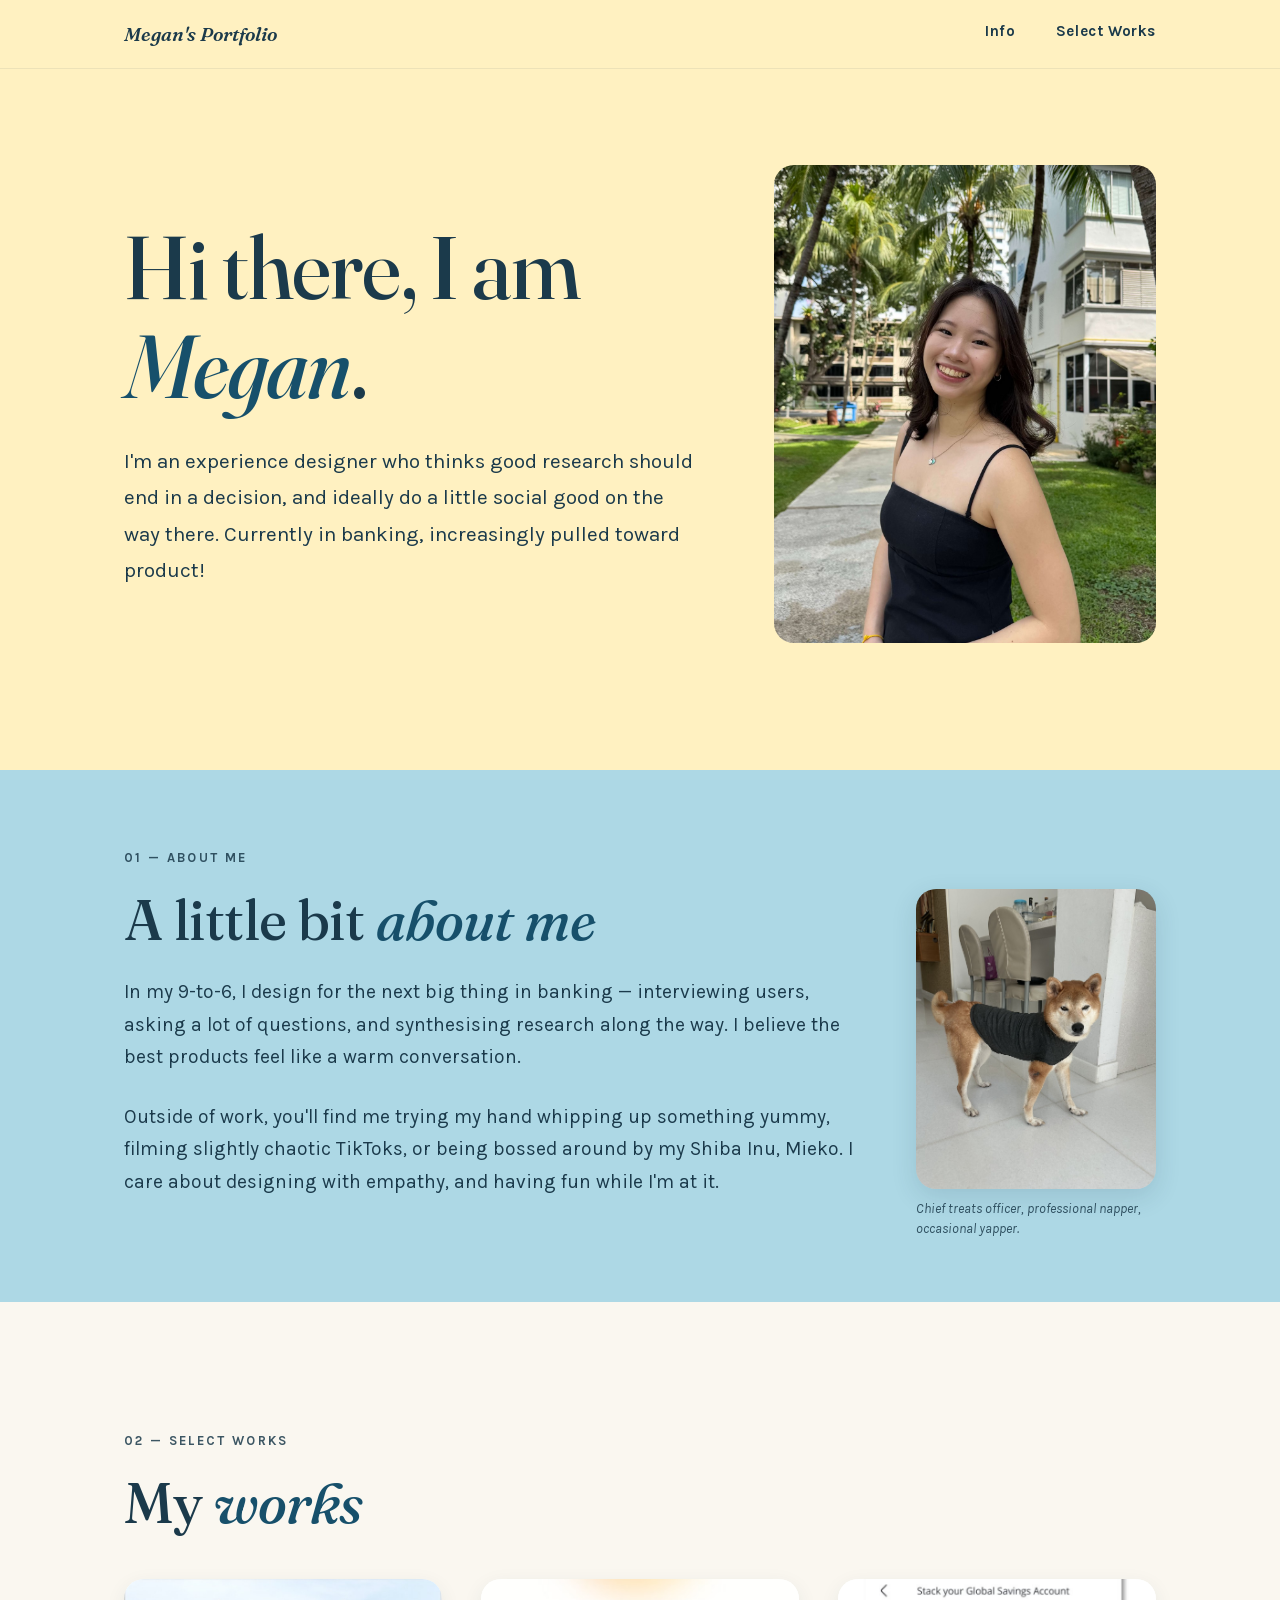
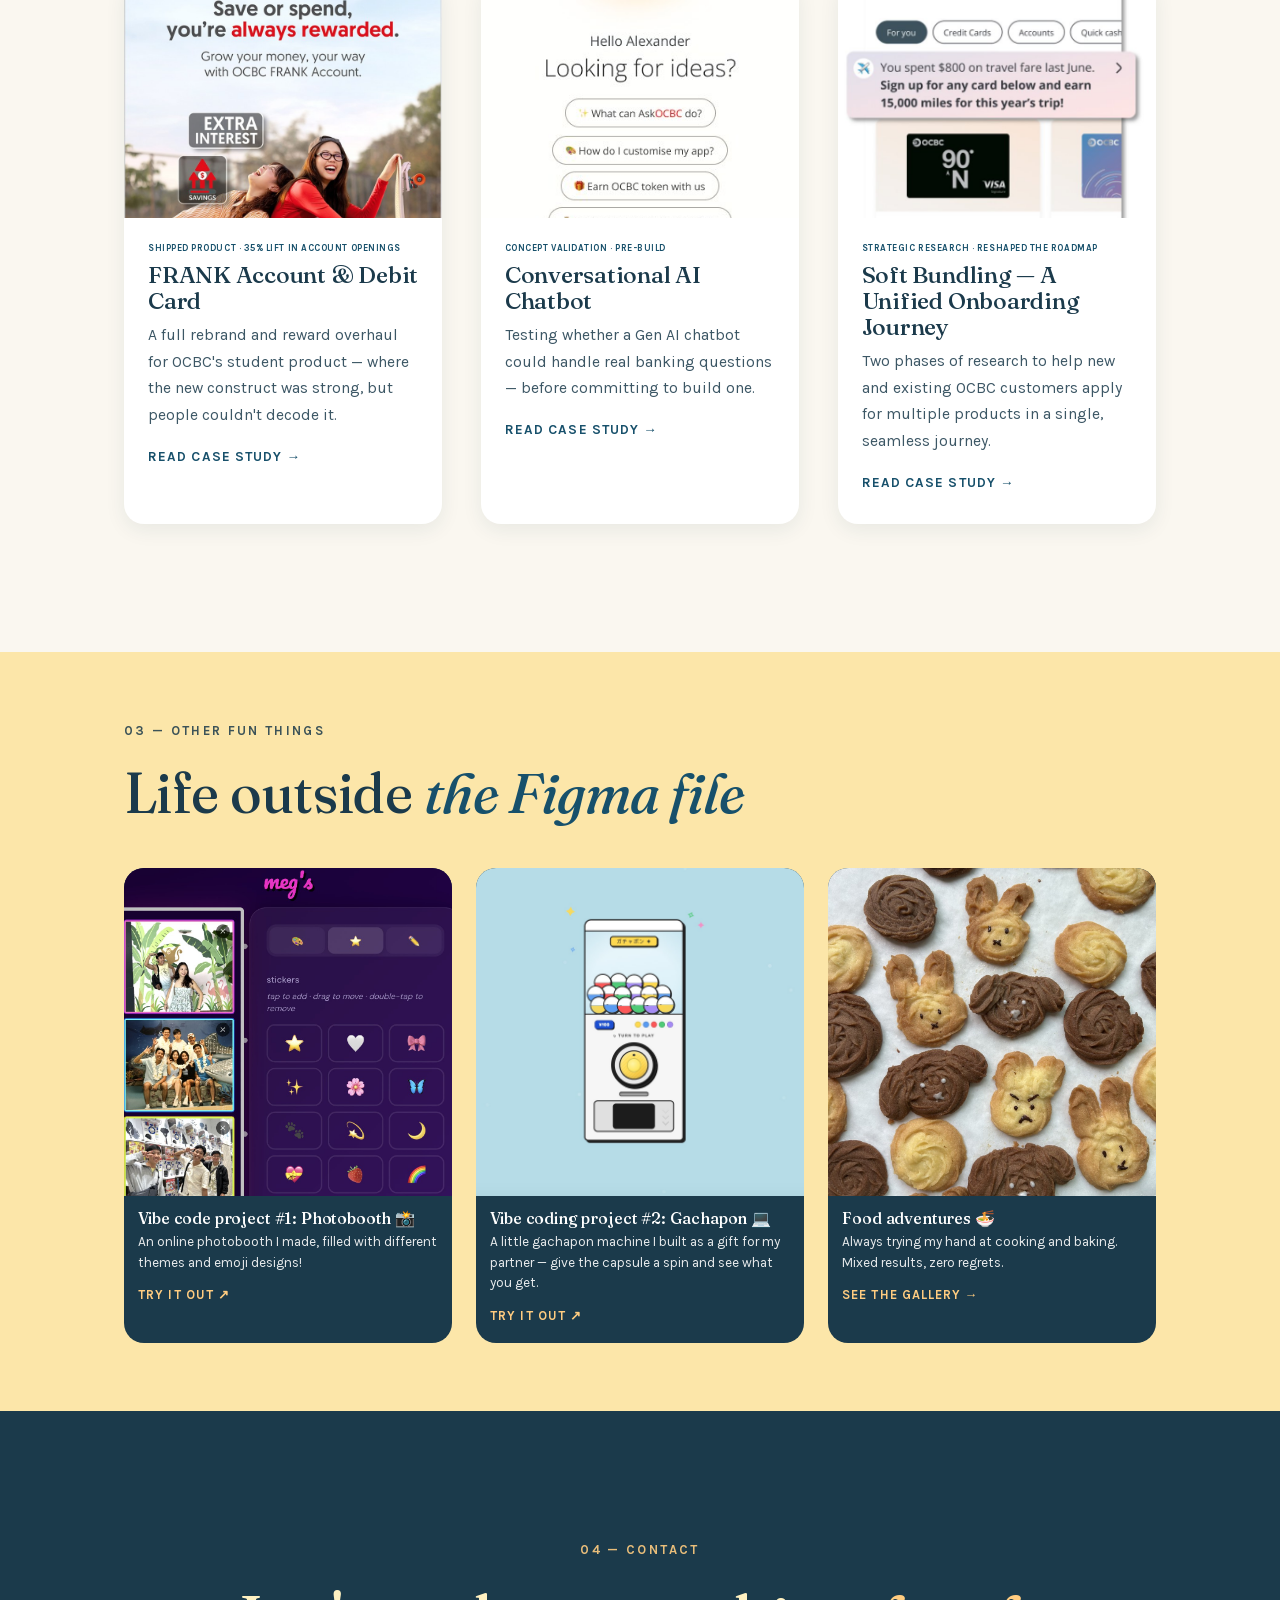
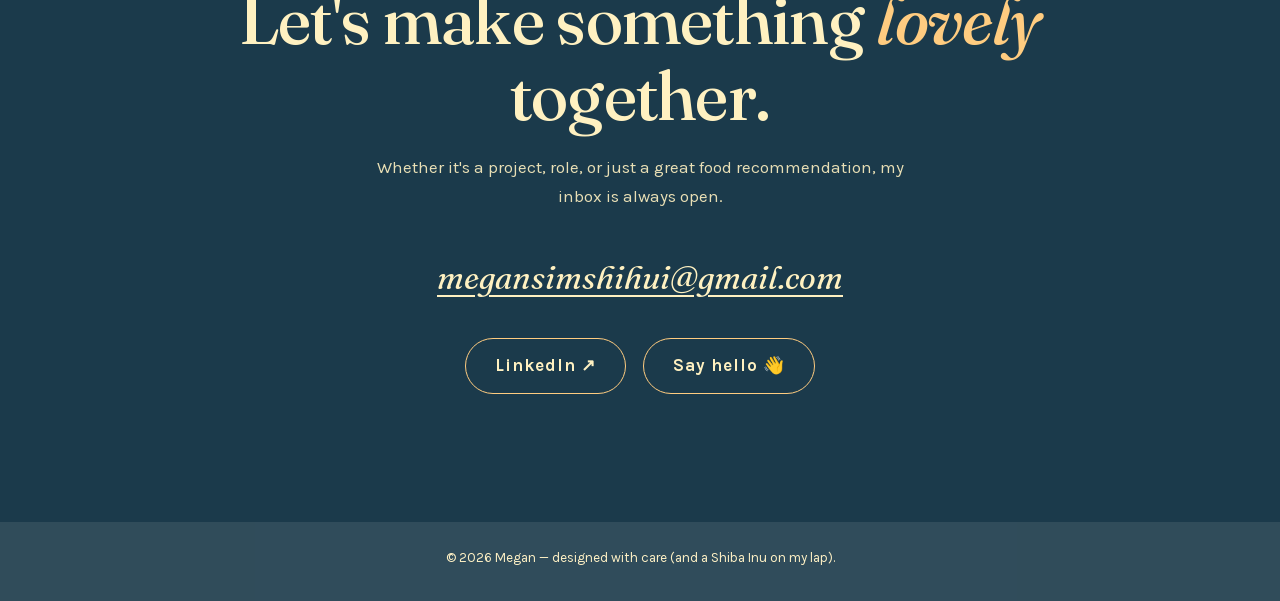
==== index.html @ 0f5d10c8 "Remove the password gate from every page The site now loads straight into its content, exactly as it" ====
<!DOCTYPE html>
<html lang="en">
<head>
  <meta charset="UTF-8">
  <meta name="viewport" content="width=device-width, initial-scale=1.0">
  <title>Megan — UX &amp; Experience Designer</title>
  <meta name="description" content="Portfolio of Megan, UX / experience designer and researcher.">
  <meta name="robots" content="noindex">  <!-- keeps the site out of Google while it's private -->

  <!-- Fonts: Fraunces (headings) + Karla (body) — free Google fonts,
       self-hosted in the fonts/ folder so they load fast and work offline -->
  <link rel="stylesheet" href="fonts/fonts.css?v=2026-09-13">

  <link rel="stylesheet" href="css/style.css?v=2026-09-13">
</head>
<body>

  <!-- ======================================================================
       NAVIGATION
       ====================================================================== -->
  <nav class="site-nav">
    <div class="container">
      <a class="nav-brand" href="index.html">Megan's Portfolio</a>
      <div class="nav-links">
        <a href="#about">Info</a>
        <a href="#works">Select Works</a>
      </div>
    </div>
  </nav>

  <!-- ======================================================================
       1. HERO
       ====================================================================== -->
  <header class="hero">
    <div class="container">
      <div class="hero-text">
        <!-- "tickle-words" makes each word jiggle when the cursor is near
             (the effect + its intensity settings live in js/tickle.js) -->
        <h1 class="tickle-words">Hi there, I am <span class="accent">Megan</span>.</h1>
        <!-- ✏️ EDIT: your short hero intro paragraph
             ("tickle" = the whole block jiggles when the cursor is near) -->
        <p class="hero-intro tickle">
          I'm an experience designer who thinks good research should end in a
          decision, and ideally do a little social good on the way there. Currently
          in banking, increasingly pulled toward product!
        </p>
      </div>
      <div class="hero-portrait">
        <!-- ✏️ Your portrait lives at images/portrait.jpg — replace that file
             to change the photo ("tickle" = it jiggles when the cursor is near) -->
        <img class="tickle" src="images/portrait.jpg" alt="Portrait of Megan, smiling in a black top among palm trees">
      </div>
    </div>
  </header>

  <main>

    <!-- ====================================================================
         2. ABOUT ME
         ==================================================================== -->
    <section class="about" id="about">
      <div class="container">
        <span class="eyebrow">01 — About Me</span>
        <!-- Heading and text on one side, Mieko on the other, so her photo
             starts level with the heading. On phones this stacks and the
             photo drops below the words. -->
        <div class="about-layout">

          <div class="about-col">
            <h2 class="section-title">A little bit <span class="accent">about me</span></h2>
            <div class="about-body">
              <!-- ✏️ EDIT: your About Me paragraphs -->
              <p>
                In my 9-to-6, I design for the next big thing in banking — interviewing
                users, asking a lot of questions, and synthesising research along the
                way. I believe the best products feel like a warm conversation.
              </p>
              <p>
                Outside of work, you'll find me trying my hand whipping up something yummy, filming
                slightly chaotic TikToks, or being bossed around by my Shiba Inu, Mieko.
                I care about designing with empathy, and having fun while I'm at it.
              </p>
            </div>
          </div>

          <!-- ✏️ REPLACE IMAGE: overwrite images/fun-mieko.jpg -->
          <figure class="about-photo">
            <img class="crop-face" src="images/fun-mieko.jpg" width="1050" height="1400"
                 loading="lazy" alt="Mieko, my Shiba Inu.">
            <!-- ✏️ EDIT or delete this caption line -->
            <figcaption>Chief treats officer, professional napper, occasional yapper.</figcaption>
          </figure>

        </div>
      </div>
    </section>

    <!-- ====================================================================
         3. MY WORKS — exactly 3 project cards
         Each card links to its own case study page (project-1.html etc.)
         ==================================================================== -->
    <section class="works" id="works">
      <div class="container">
        <span class="eyebrow">02 — Select Works</span>
        <h2 class="section-title">My <span class="accent">works</span></h2>

        <div class="works-grid">

          <!-- CARD 1 — ✏️ edit title & description; replace the image -->
          <a class="work-card" href="project-1.html">
            <!-- ✏️ REPLACE IMAGE: overwrite images/frank-card.jpg
                 "crop-top" keeps the TOP of the image visible when it gets
                 cropped to fit the card (see .crop-top in css/style.css) -->
            <img class="crop-top" src="images/frank-card.jpg" width="806" height="1000" alt="FRANK Account &amp; Debit Card cover image">
            <div class="work-card-text">
              <!-- ✏️ EDIT: the little label above the title -->
              <span class="work-card-tag">Shipped product · 35% lift in account openings</span>
              <h3>FRANK Account &amp; Debit Card</h3>
              <p>A full rebrand and reward overhaul for OCBC's student product — where the new construct was strong, but people couldn't decode it.</p>
              <span class="work-card-more">Read case study →</span>
            </div>
          </a>

          <!-- CARD 2 — ✏️ edit title & description; replace the image -->
          <a class="work-card" href="project-2.html">
            <!-- ✏️ REPLACE IMAGE: overwrite images/chatbot-card.jpg
                 No crop- class: this is a tall phone screenshot, and the
                 centre of it is the part worth showing ("Looking for ideas?"
                 and the suggestion chips) -->
            <img src="images/chatbot-card.jpg" width="375" height="812" loading="lazy" alt="Conversational AI Chatbot cover image">
            <div class="work-card-text">
              <!-- ✏️ EDIT: the little label above the title -->
              <span class="work-card-tag">Concept validation · pre-build</span>
              <h3>Conversational AI Chatbot</h3>
              <p>Testing whether a Gen AI chatbot could handle real banking questions — before committing to build one.</p>
              <span class="work-card-more">Read case study →</span>
            </div>
          </a>

          <!-- CARD 3 — ✏️ edit title & description; replace the image -->
          <a class="work-card" href="project-3.html">
            <!-- ✏️ REPLACE IMAGE: overwrite images/bundling-card.jpg -->
            <img src="images/bundling-card.jpg" width="682" height="698" loading="lazy" alt="Soft Bundling cover image">
            <div class="work-card-text">
              <!-- ✏️ EDIT: the little label above the title -->
              <span class="work-card-tag">Strategic research · reshaped the roadmap</span>
              <h3>Soft Bundling — A Unified Onboarding Journey</h3>
              <p>Two phases of research to help new and existing OCBC customers apply for multiple products in a single, seamless journey.</p>
              <span class="work-card-more">Read case study →</span>
            </div>
          </a>

        </div>
      </div>
    </section>

    <!-- ====================================================================
         4. OTHER FUN THINGS — the personal, playful stuff
         ✏️ Add or remove cards freely — just copy/paste a whole
            <div class="fun-card"> ... </div> block
         ==================================================================== -->
    <section class="fun" id="fun">
      <div class="container">
        <span class="eyebrow">03 — Other Fun Things</span>
        <h2 class="section-title">Life outside <span class="accent">the Figma file</span></h2>

        <div class="fun-grid">

          <!-- ITEM 1 — Photobooth. This card is a LINK: it opens the live
               project in a new tab.
               ✏️ To make any other card clickable, swap its <div class="fun-card">
                  for <a class="fun-card" href="..." target="_blank" rel="noopener"> -->
          <a class="fun-card" href="https://megsphotobooth.netlify.app/" target="_blank" rel="noopener">
            <!-- ✏️ REPLACE IMAGE: overwrite images/fun-photobooth.jpg
                 "crop-top" keeps the TOP of the image visible when it gets
                 cropped to fit the card (see .crop-top in css/style.css) -->
            <img class="crop-top" src="images/fun-photobooth.jpg" width="1165" height="1081" loading="lazy" alt="Screenshot of the online photobooth">
            <div class="fun-card-text">
              <h3>Vibe code project #1: Photobooth 📸</h3>
              <p>An online photobooth I made, filled with different themes and emoji
                designs!</p>
              <span class="fun-card-link">Try it out ↗</span>
            </div>
          </a>

          <!-- ITEM 2 — Gachapon -->
          <a class="fun-card" href="https://gachaponvcproj1.netlify.app/" target="_blank" rel="noopener">
            <!-- ✏️ REPLACE IMAGE: overwrite images/fun-gachapon.jpg
                 No crop- class needed: this version is almost square, so the
                 whole machine survives the square crop with only a sliver
                 trimmed off each side. -->
            <img src="images/fun-gachapon.jpg" width="1510" height="1340" loading="lazy" alt="Screenshot of the gachapon gift website">
            <div class="fun-card-text">
              <h3>Vibe coding project #2: Gachapon 💻</h3>
              <p>A little gachapon machine I built as a gift for my partner — give the
                capsule a spin and see what you get.</p>
              <span class="fun-card-link">Try it out ↗</span>
            </div>
          </a>

          <!-- ITEM 3 — Food adventures. Links to the gallery page food.html -->
          <a class="fun-card" href="food.html">
            <!-- ✏️ REPLACE IMAGE: overwrite images/fun-food.jpg
                 No crop- class: the cookies fill the frame, so centre is fine -->
            <img src="images/fun-food.jpg" width="1050" height="1400" loading="lazy" alt="Something I cooked or baked">
            <div class="fun-card-text">
              <h3>Food adventures 🍜</h3>
              <p>Always trying my hand at cooking and baking. Mixed results, zero
                regrets.</p>
              <span class="fun-card-link">See the gallery →</span>
            </div>
          </a>

        </div>
      </div>
    </section>

    <!-- ====================================================================
         5. CONTACT ME
         ==================================================================== -->
    <section class="contact" id="contact">
      <div class="container">
        <span class="eyebrow">04 — Contact</span>
        <h2>Let's make something <span class="accent">lovely</span> together.</h2>
        <p>
          <!-- ✏️ EDIT: your contact call-to-action -->
          Whether it's a project, role, or just a great food recommendation, my
          inbox is always open.
        </p>
        <!-- ✏️ EDIT: your email address (change it in BOTH places below) -->
        <a class="contact-email" href="mailto:megansimshihui@gmail.com">megansimshihui@gmail.com</a>
        <div class="contact-links">
          <!-- ✏️ EDIT: paste your real LinkedIn URL below -->
          <a href="https://www.linkedin.com/in/megan-sim-shi-hui" target="_blank" rel="noopener">LinkedIn ↗</a>
          <a href="mailto:megansimshihui@gmail.com">Say hello 👋</a>
        </div>
      </div>
    </section>

  </main>

  <footer class="site-footer">
    <!-- ✏️ EDIT: footer text -->
    <p>© 2026 Megan — designed with care (and a Shiba Inu on my lap).</p>
  </footer>

  <script src="js/tickle.js?v=2026-09-13"></script>
  <script src="js/sparkle.js?v=2026-09-13"></script>
</body>
</html>
---- fonts/fonts.css ----
/* ==========================================================================
   SELF-HOSTED FONTS — Fraunces (headings) + Karla (body)
   ==========================================================================
   Both are free fonts from Google Fonts (OFL licensed), saved locally in
   this folder so the site loads them instantly and works even offline.
   You shouldn't need to touch this file unless you swap fonts entirely.
   ========================================================================== */

@font-face {
  font-family: "Fraunces";
  font-style: normal;
  font-weight: 300 700;
  font-display: swap;
  src: url("fraunces.woff2") format("woff2");
}

@font-face {
  font-family: "Fraunces";
  font-style: italic;
  font-weight: 300 700;
  font-display: swap;
  src: url("fraunces-italic.woff2") format("woff2");
}

@font-face {
  font-family: "Karla";
  font-style: normal;
  font-weight: 400 700;
  font-display: swap;
  src: url("karla.woff2") format("woff2");
}

@font-face {
  font-family: "Karla";
  font-style: italic;
  font-weight: 400 700;
  font-display: swap;
  src: url("karla-italic.woff2") format("woff2");
}
---- css/style.css ----
/* ==========================================================================
   MEGAN'S PORTFOLIO — STYLESHEET
   ==========================================================================
   Everything visual lives in this one file.

   ✏️  WANT TO CHANGE COLOURS?  Edit the values in ":root" just below.
   ✏️  WANT TO CHANGE FONTS?    Fonts are loaded in the <head> of each HTML
                                file (Google Fonts). Swap the names there AND
                                in the two "font-family" lines below.
   ========================================================================== */

/* --------------------------------------------------------------------------
   1. COLOUR PALETTE & DESIGN TOKENS
   -------------------------------------------------------------------------- */
:root {
  /* ✏️ EDIT COLOURS HERE — the whole site updates automatically.
     All text/background pairings were checked against WCAG AA contrast —
     if you swap colours, keep text dark on the light backgrounds! */
  --blue:        #98CCDE;  /* medium blue — project page headers */
  --blue-light:  #ADD8E5;  /* light blue — About section */
  --cream:       #FFF1C1;  /* soft cream — hero and proof callouts */
  --yellow:      #FCE6A9;  /* warm cream-yellow — Other Fun Things bg */
  --orange-soft: #FFCC80;  /* soft orange — accents on navy sections/cards */
  --off-white:   #FAF7F0;  /* warm off-white — My Works bg, project pages */
  --white:       #ffffff;  /* pure white — My Works cards */
  --navy:        #1B3A4B;  /* deep navy — main text, dark sections */
  --navy-deep:   #12293A;  /* even darker navy, for hover states */
  --accent:      #17506B;  /* deep ocean blue — italic accents & links
                              (dark enough to read on every background) */

  /* Fonts (loaded via Google Fonts in each HTML file's <head>) */
  --font-heading: "Fraunces", Georgia, serif;
  --font-body:    "Karla", "Helvetica Neue", Arial, sans-serif;

  /* Spacing rhythm — bigger number = more breathing room */
  --section-pad: clamp(4.5rem, 10vw, 8.5rem);
  --side-pad:    clamp(1.25rem, 5vw, 4rem);
  --max-width:   1160px;
}

/* --------------------------------------------------------------------------
   2. RESET & BASE
   -------------------------------------------------------------------------- */
*, *::before, *::after { box-sizing: border-box; margin: 0; padding: 0; }

html { scroll-behavior: smooth; }

body {
  font-family: var(--font-body);
  font-size: 1.0625rem;              /* 17px — comfy editorial body size */
  line-height: 1.7;
  color: var(--navy);
  background-color: var(--off-white);
  -webkit-font-smoothing: antialiased;
}

img { max-width: 100%; height: auto; display: block; }

h1, h2, h3 {
  font-family: var(--font-heading);
  font-weight: 480;
  line-height: 1.12;
  color: var(--navy);
  letter-spacing: -0.01em;
}

a { color: var(--accent); }

::selection { background: var(--navy); color: var(--cream); }

/* Shared centred column used by every section */
.container {
  max-width: var(--max-width);
  margin: 0 auto;
  padding-left: var(--side-pad);
  padding-right: var(--side-pad);
}

/* Small label that sits above section headings, e.g. "01 — About" */
.eyebrow {
  font-family: var(--font-body);
  font-size: 0.8125rem;
  font-weight: 700;
  letter-spacing: 0.18em;
  text-transform: uppercase;
  color: var(--navy);
  opacity: 0.85;   /* don't go lower — fails contrast on blue/orange sections */
  display: block;
  margin-bottom: 1.25rem;
}

.section-title {
  font-size: clamp(2.25rem, 5vw, 3.5rem);
  margin-bottom: clamp(1.5rem, 4vw, 2.75rem);
}

/* Italic accent — used for "Megan" in the hero and little flourishes */
.accent {
  font-style: italic;
  color: var(--accent);
}

/* --------------------------------------------------------------------------
   TICKLE EFFECT (hero) — styling hooks for js/tickle.js
   Words inside a "tickle-words" element become inline-blocks so they can
   rotate individually. The intensity knobs live at the top of js/tickle.js.
   -------------------------------------------------------------------------- */
.tickle, .tickle-unit { will-change: transform; }
.tickle-unit { display: inline-block; }

/* --------------------------------------------------------------------------
   STAR CURSOR & GLITTER TRAIL — styling for js/sparkle.js
   The star cursor itself and all the tuning knobs (star size, sparkle
   density, lifespan) live at the top of js/sparkle.js.
   -------------------------------------------------------------------------- */
#sparkle-layer {
  position: fixed;
  inset: 0;
  pointer-events: none;   /* sparkles never block clicks */
  z-index: 900;
  overflow: hidden;
}

.sparkle {
  position: absolute;
  /* four-point star shape */
  clip-path: polygon(50% 0, 61% 39%, 100% 50%, 61% 61%, 50% 100%, 39% 61%, 0 50%, 39% 39%);
  opacity: 0;
  will-change: transform, opacity;
  animation: sparkle-pop var(--life, 700ms) ease-out forwards;
}

@keyframes sparkle-pop {
  0%   { opacity: 0; transform: translate(0, 0) scale(0) rotate(0deg); }
  25%  { opacity: 1; transform: translate(calc(var(--dx) * 0.3), calc(var(--dy) * 0.3)) scale(1) rotate(25deg); }
  100% { opacity: 0; transform: translate(var(--dx), var(--dy)) scale(0.15) rotate(80deg); }
}

/* --------------------------------------------------------------------------
   3. NAVIGATION
   -------------------------------------------------------------------------- */
.site-nav {
  position: sticky;
  top: 0;
  z-index: 100;
  /* Fully opaque: the nav sits over the page as you scroll, so any
     transparency lets content show through and read as an overlap. */
  background: var(--cream);
  border-bottom: 1px solid rgba(27, 58, 75, 0.08);
}

.site-nav .container {
  display: flex;
  align-items: center;
  justify-content: space-between;
  padding-top: 1.1rem;
  padding-bottom: 1.1rem;
}

.nav-brand {
  font-family: var(--font-heading);
  font-style: italic;
  font-size: 1.2rem;
  font-weight: 560;
  text-decoration: none;
  color: var(--navy);
}

.nav-links { display: flex; gap: clamp(1.25rem, 4vw, 2.5rem); }

.nav-links a {
  font-size: 0.95rem;
  font-weight: 700;
  letter-spacing: 0.04em;
  text-decoration: none;
  color: var(--navy);
  border-bottom: 2px solid transparent;
  padding-bottom: 2px;
}

.nav-links a:hover { border-bottom-color: var(--navy); }

/* Project pages and the gallery get an off-white nav to match their body */
.site-nav--cream { background: var(--off-white); }

/* --------------------------------------------------------------------------
   4. HERO
   -------------------------------------------------------------------------- */
.hero {
  background: var(--cream);
  padding-top: clamp(3rem, 8vw, 6rem);
  padding-bottom: var(--section-pad);
}

.hero .container {
  display: grid;
  grid-template-columns: 1.2fr 0.8fr;
  gap: clamp(2rem, 6vw, 5rem);
  align-items: center;
}

.hero h1 {
  font-size: clamp(2.75rem, 7.5vw, 5.5rem);
  margin-bottom: 1.75rem;
}

.hero-intro {
  font-size: clamp(1.1rem, 2vw, 1.3rem);
  max-width: 34em;
  line-height: 1.75;
}

.hero-portrait img {
  width: 100%;
  border-radius: 1.25rem;
  aspect-ratio: 4 / 5;
  object-fit: cover;
}

/* --------------------------------------------------------------------------
   5. ABOUT ME
   -------------------------------------------------------------------------- */
/* Deliberately tighter than the other sections. This one is a heading, two
   short paragraphs and a small photo — the full --section-pad left it
   looking half empty.
   ✏️ Raise these two numbers to give the section more breathing room. */
.about {
  background: var(--blue-light);
  padding: clamp(3rem, 6vw, 5rem) 0 clamp(2.75rem, 5vw, 4rem);
}

/* Text on the left, a modest photo of Mieko on the right.
   The photo column is capped in rem (a fixed-ish width) rather than given a
   share of the row, so it stays a warm detail beside the copy instead of
   growing into a hero image on a wide screen. */
.about-layout {
  display: grid;
  grid-template-columns: minmax(0, 1fr) minmax(0, 15rem);
  gap: clamp(1.75rem, 4vw, 3.5rem);
  align-items: start;   /* photo starts level with the heading */
}

/* The heading sits inside the left column so the photo can start at the
   same height as it. Its usual large bottom margin is trimmed here — the
   paragraphs follow straight after. */
.about-col .section-title { margin-bottom: clamp(1rem, 2vw, 1.5rem); }

.about-body {
  max-width: 44em;
  font-size: clamp(1.05rem, 1.8vw, 1.2rem);
}

.about-body p + p { margin-top: 1.4em; }

.about-photo {
  margin: 0;
  max-width: 15rem;
}

.about-photo img {
  display: block;
  width: 100%;
  /* Portrait, so she reads as a photo beside the text rather than a banner.
     "crop-face" (further down this file) keeps her face in frame. */
  aspect-ratio: 4 / 5;
  object-fit: cover;
  border-radius: 1.25rem;
  box-shadow: 0 8px 26px rgba(27, 58, 75, 0.14);
}

.about-photo figcaption {
  margin-top: 0.6rem;
  font-size: 0.85rem;
  line-height: 1.45;
  font-style: italic;
  color: var(--navy);
  opacity: 0.85;   /* checked against the light blue — still passes AA */
}

/* --------------------------------------------------------------------------
   6. MY WORKS — the 3 project cards
   -------------------------------------------------------------------------- */
.works { background: var(--off-white); padding: var(--section-pad) 0; }

.works-grid {
  display: grid;
  grid-template-columns: repeat(3, 1fr);
  gap: clamp(1.5rem, 3vw, 2.5rem);
}

/* The whole card is one big link */
.work-card {
  display: block;
  text-decoration: none;
  color: var(--navy);
  border-radius: 1.25rem;
  overflow: hidden;
  background: var(--white);
  /* soft shadow lifts the white card off the off-white section */
  box-shadow: 0 6px 20px rgba(27, 58, 75, 0.08);
  transition: transform 0.25s ease, box-shadow 0.25s ease;
}

.work-card:hover {
  transform: translateY(-6px);
  box-shadow: 0 18px 40px rgba(27, 58, 75, 0.18);
}

.work-card img {
  width: 100%;
  aspect-ratio: 4 / 3;
  object-fit: cover;
}

.work-card-text { padding: 1.5rem 1.5rem 1.75rem; }

/* The little label above each project title, e.g.
   "SHIPPED PRODUCT · 35% LIFT IN ACCOUNT OPENINGS".
   Deliberately small and quiet next to the title, but in the strong accent
   blue so it still registers at a glance. Small caps + wide letter-spacing
   is what makes it read as a label rather than a sentence.
   ✏️ Edit the words in index.html; edit the look here. */
.work-card-tag {
  display: block;
  font-family: var(--font-body);
  /* Sized so the longest tag ("Shipped product · 35% lift in account
     openings") stays on one line inside a card at every desktop width.
     The three cards get narrow on a small laptop, so the label shrinks a
     hair there and settles at its full size on a roomier screen.
     ✏️ If you write a longer tag it may wrap to two lines — either shorten
        the words or nudge the last number down a touch. */
  font-size: clamp(0.5rem, 0.39vw + 0.25rem, 0.5625rem);
  font-weight: 700;
  letter-spacing: 0.06em;
  text-transform: uppercase;
  line-height: 1.45;
  color: var(--accent);
  margin-bottom: 0.45rem;
  /* Stops the longest tag from breaking in an awkward place if it does
     ever wrap (on a phone, or if you write a longer one). */
  text-wrap: balance;
}

.work-card h3 {
  font-size: 1.45rem;
  margin-bottom: 0.5rem;
}

.work-card p { font-size: 0.98rem; opacity: 0.85; }

.work-card-more {
  display: inline-block;
  margin-top: 1rem;
  font-size: 0.85rem;
  font-weight: 700;
  letter-spacing: 0.08em;
  text-transform: uppercase;
  color: var(--accent);
}

/* --------------------------------------------------------------------------
   7. OTHER FUN THINGS
   -------------------------------------------------------------------------- */
/* Tighter than the other sections, so all four cards read as one grid */
.fun { background: var(--yellow); padding: clamp(2.75rem, 6vw, 4.25rem) 0; }

/* Three cards in a single row on desktop.
   ✏️ If you add a fourth card it will wrap onto a second row on its own —
      change the 3 below to 4 if you'd rather they all stayed in one line. */
.fun-grid {
  display: grid;
  grid-template-columns: repeat(3, 1fr);
  gap: clamp(1rem, 2vw, 1.5rem);
}

.fun-card {
  background: var(--navy);   /* inverted: dark cards on the light section */
  border-radius: 1.25rem;
  overflow: hidden;
}

/* SQUARE image area. These three images are a mix of orientations — two tall
   phone screenshots and a portrait photo of cookies — and a square is the
   shape that treats all of them least badly. A wide box used to slice the
   tall screenshots down to a thin, meaningless middle strip.
   Each image then picks its own anchor point with a crop- class below. */
.fun-card img {
  width: 100%;
  aspect-ratio: 1 / 1;
  object-fit: cover;
  object-position: center;   /* the default when no crop- class is set */
}

/* ------------------------------------------------------------------------
   CROP ANCHORS — which part of an image to keep when it has to be trimmed.
   Add one of these to an <img> as class="crop-top" etc.

   These are written as `img.crop-top` rather than plain `.crop-top` on
   purpose. CSS gives a rule more weight the more specific it is, and
   `.fun-card img` above is more specific than a lone class would be — so a
   plain `.crop-top` would quietly lose the argument and every image would
   stay centred. Naming the element here makes it win. Keep the `img.` bit.
   ------------------------------------------------------------------------ */

/* Keep the TOP of the image. For screenshots whose header, title bar or
   navigation would otherwise be sliced off. */
img.crop-top { object-position: top; }

/* Keep the upper-middle: shows the top of the image without pinning right
   to the very edge.
   ✏️ Lower the percentage to show more of the top, raise it to show more
      of the middle (0% = very top, 50% = dead centre) */
img.crop-upper { object-position: center 16%; }

/* Keep a face in frame on a tall photo — sits just above dead centre so a
   head near the top of the picture doesn't get trimmed.
   ✏️ Same idea as above: lower shows more of the top. */
img.crop-face { object-position: center 38%; }

/* The opposite of the crop- classes: show the WHOLE image, shrunk to fit,
   with nothing trimmed. Use this when an image is so much taller than its
   slot that any crop would cut off something that matters. The leftover
   space is filled with cream so it reads as a deliberate mat rather than
   a gap in the card.
   Nothing uses this at the moment — it's here for the next time an image
   won't survive a crop. Add class="fit-whole" to that <img>. */
img.fit-whole {
  object-fit: contain;
  background: var(--cream);
}

/* Three-across means each card is narrower, so the text is scaled down to
   match — tighter padding, a smaller heading that won't wrap awkwardly, and
   slightly smaller body copy. Together this keeps the section to about one
   screen. */
.fun-card-text { padding: 0.7rem 0.9rem 0.9rem; }

.fun-card h3 {
  font-size: 1rem;
  line-height: 1.3;
  margin-bottom: 0.25rem;
  color: var(--white);
}

.fun-card p { font-size: 0.85rem; line-height: 1.5; opacity: 0.9; color: var(--white); }

/* If you want to highlight a word inside a navy fun card, wrap it in
   <span class="accent"> — it turns soft orange there so it stays readable */
.fun-card .accent { color: var(--orange-soft); }

/* A fun card can also be a link out to a live project — write it as
   <a class="fun-card" href="..."> instead of <div class="fun-card"> */
a.fun-card {
  display: block;
  text-decoration: none;
  color: inherit;
  transition: transform 0.25s ease, box-shadow 0.25s ease;
}

a.fun-card:hover,
a.fun-card:focus-visible {
  transform: translateY(-6px);
  box-shadow: 0 18px 40px rgba(27, 58, 75, 0.25);
  outline: none;
}

/* The little "Try it out ↗" line at the bottom of a linked card */
.fun-card-link {
  display: inline-block;
  margin-top: 0.7rem;
  font-size: 0.8rem;
  font-weight: 700;
  letter-spacing: 0.08em;
  text-transform: uppercase;
  color: var(--orange-soft);
}

/* --------------------------------------------------------------------------
   8. CONTACT
   -------------------------------------------------------------------------- */
.contact {
  background: var(--navy);
  color: var(--cream);
  padding: var(--section-pad) 0;
  text-align: center;
}

.contact .eyebrow { color: var(--orange-soft); opacity: 0.9; }

/* On the dark navy background, accent words flip to soft orange so they stay readable */
.contact .accent { color: var(--orange-soft); }

.contact h2 {
  color: var(--cream);
  font-size: clamp(2.5rem, 6vw, 4.25rem);
  margin-bottom: 1.25rem;
}

.contact p {
  max-width: 32em;
  margin: 0 auto 2.5rem;
  opacity: 0.9;
}

.contact-email {
  display: inline-block;
  font-family: var(--font-heading);
  font-style: italic;
  font-size: clamp(1.3rem, 3.5vw, 2rem);
  color: var(--cream);
  text-decoration-thickness: 1.5px;
  text-underline-offset: 6px;
  margin-bottom: 2rem;
  overflow-wrap: anywhere;   /* long email never overflows on small phones */
}

.contact-email:hover { color: var(--orange-soft); }

.contact-links a {
  display: inline-block;
  font-weight: 700;
  letter-spacing: 0.06em;
  color: var(--cream);
  border: 1.5px solid var(--orange-soft);
  border-radius: 999px;
  padding: 0.8rem 1.8rem;
  text-decoration: none;
  margin: 0 0.4rem;
}

.contact-links a:hover { background: var(--navy-deep); }

/* --------------------------------------------------------------------------
   9. FOOTER
   -------------------------------------------------------------------------- */
.site-footer {
  background: var(--navy);
  color: var(--cream);
  text-align: center;
  font-size: 0.85rem;
  padding: 1.5rem var(--side-pad) 2rem;
  opacity: 0.9;
}

/* --------------------------------------------------------------------------
   10. PROJECT (CASE STUDY) PAGES
   --------------------------------------------------------------------------
   The body of a case study is just a stack of blocks inside <article
   class="case-study">. Each block is self-contained — copy, paste, delete
   or reorder them freely and the layout will not break:

     <div class="cs-text"> ...paragraphs... </div>       ← a text block
     <figure class="cs-image"> <img> <figcaption> </figure>   ← an image block

   Inside a text block you can also use:
     <p class="cs-lead">      a slightly larger opening line
     <h3>                     a sub-heading within a section
     <ul><li>                 a bulleted list
     <blockquote class="cs-quote">  a big offset pull quote
     <p class="cs-stat"><strong>35%</strong> increase …</p>   a headline number

   Every image is click-to-zoom automatically (see js/lightbox.js).
   -------------------------------------------------------------------------- */
.cs-header {
  background: var(--blue);
  padding: clamp(3rem, 7vw, 5.5rem) 0 clamp(3rem, 7vw, 5rem);
}

.back-link {
  display: inline-block;
  font-size: 0.9rem;
  font-weight: 700;
  letter-spacing: 0.05em;
  text-decoration: none;
  color: var(--navy);
  margin-bottom: 2.25rem;
}

.back-link:hover { text-decoration: underline; }

.cs-header h1 {
  font-size: clamp(2.5rem, 6vw, 4.5rem);
  margin-bottom: 1rem;
  max-width: 18em;
}

.cs-tagline {
  font-size: clamp(1.1rem, 2vw, 1.35rem);
  max-width: 36em;
  margin-bottom: 2.75rem;
}

/* The metadata row: Role / Duration / Type of work */
/* The Role / Duration / Type of Work row under each project title.
   This is a GRID rather than a flex row on purpose: a flex row sizes each
   column to its text, so one long entry (like a list of research methods)
   used to shove the last column onto a second line. A grid keeps all three
   side by side and wraps the long text inside its own column instead.
   ✏️ The "11rem" is the narrowest a column is allowed to get before the
      row stacks — raise it to stack sooner, lower it to stack later. */
.cs-meta {
  display: grid;
  grid-template-columns: repeat(auto-fit, minmax(11rem, 1fr));
  column-gap: clamp(1.5rem, 3vw, 3rem);
  row-gap: 1.5rem;                     /* only used if the row does stack */
  border-top: 1.5px solid var(--navy);
  padding-top: 1.5rem;
}

.cs-meta dt {
  font-size: 0.75rem;
  font-weight: 700;
  letter-spacing: 0.16em;
  text-transform: uppercase;
  opacity: 0.85;   /* don't go lower — fails contrast on the blue header */
  margin-bottom: 0.3rem;
}

.cs-meta dd { font-weight: 700; }

/* The flexible body.
   Only the top/bottom padding is set here — using the `padding` shorthand
   would wipe out the left/right padding this element inherits from
   .container, and the text would run right up to the screen edge on phones. */
.case-study {
  padding-top: var(--section-pad);
  padding-bottom: var(--section-pad);
  display: flex;
  flex-direction: column;
  gap: clamp(2.5rem, 6vw, 4.5rem);   /* space between every block */
}

.cs-text {
  max-width: 42em;                    /* comfortable reading measure */
  margin: 0 auto;
  width: 100%;
}

.cs-text h2 {
  font-size: clamp(1.75rem, 3.5vw, 2.5rem);
  margin-bottom: 1rem;
}

.cs-text p + p { margin-top: 1.3em; }

/* Sub-heading inside a section, e.g. naming one of two key changes */
.cs-text h3 {
  font-size: clamp(1.15rem, 2vw, 1.4rem);
  margin-top: 1.8em;
  margin-bottom: 0.5rem;
}

.cs-text h3 + p { margin-top: 0; }

/* Phase / sub-section heading, for a findings section long enough to split
   in two — <h3 class="cs-phase">. Sits between an <h2> and the points below. */
.cs-text h3.cs-phase {
  font-size: clamp(1.3rem, 2.6vw, 1.75rem);
  color: var(--accent);
  border-top: 2px solid var(--orange-soft);
  padding-top: 1.2rem;
  margin-top: 2.6em;
}

/* A single finding or recommendation: the bold lead-in above its paragraph */
.cs-text h4 {
  font-family: var(--font-body);
  font-size: 1.02rem;
  font-weight: 700;
  margin-top: 1.7em;
  margin-bottom: 0.35rem;
}

.cs-text h4 + p { margin-top: 0; }

/* Emphasised statement panel — <p class="cs-callout">…</p>
   Good for a "How might we…" framing or a headline takeaway. */
.cs-callout {
  max-width: 46em;
  margin: 0 auto;
  width: 100%;
  background: var(--blue-light);
  border-radius: 1.25rem;
  padding: clamp(1.5rem, 4vw, 2.25rem) clamp(1.5rem, 4vw, 2.5rem);
  font-family: var(--font-heading);
  font-size: clamp(1.15rem, 2.5vw, 1.6rem);
  line-height: 1.4;
  color: var(--navy);
}

/* --------------------------------------------------------------------------
   PROOF CALLOUT — the headline result, shown near the top of a project page
   just under the Role / Duration / Type of Work row.

   It's a preview of the strongest evidence, so a visitor sees what the work
   achieved before reading a word of the story. The fuller version still
   lives down in Outcome & Reflections.

   Three shapes, all sharing one look:

   ONE NUMBER
     <div class="cs-proof">
       <p class="cs-proof-item">
         <span class="cs-proof-num">35%</span>
         <span class="cs-proof-label">increase in account openings…</span>
       </p>
     </div>

   TWO NUMBERS SIDE BY SIDE — just add a second .cs-proof-item; they sit
   side by side on a wide screen and stack on a phone all by themselves.

   A FINDING INSTEAD OF A NUMBER — swap .cs-proof-num for
   .cs-proof-statement and write the sentence in it.
   -------------------------------------------------------------------------- */
/* When the proof callout is the first thing in the body, the page pulls its
   normal big top padding in, so the callout sits close under the metadata
   row and reads as part of the header rather than floating on its own.
   (":has(...)" just means "when this contains that".) */
.case-study:has(> .cs-proof:first-child) {
  padding-top: clamp(1rem, 2vw, 1.5rem);
}

.cs-proof {
  max-width: 46em;
  margin: 0 auto;
  width: 100%;
  background: var(--cream);
  border-radius: 1.25rem;
  padding: clamp(1.5rem, 4vw, 2.25rem) clamp(1.5rem, 4vw, 2.5rem);
  display: grid;
  /* one column becomes two only when there's room for both */
  grid-template-columns: repeat(auto-fit, minmax(13rem, 1fr));
  gap: clamp(1.5rem, 3vw, 2.5rem);
  text-align: center;
}

.cs-proof-item { margin: 0; }

/* The big number */
.cs-proof-num {
  display: block;
  font-family: var(--font-heading);
  font-size: clamp(2.75rem, 6.5vw, 4.25rem);
  font-weight: 600;
  line-height: 1;
  letter-spacing: -0.02em;
  color: var(--accent);
  margin-bottom: 0.4rem;
}

/* The short line underneath it */
.cs-proof-label {
  display: block;
  font-size: clamp(0.9rem, 1.5vw, 1rem);
  line-height: 1.45;
  color: var(--navy);
}

/* Used instead of a number when the proof is a finding, not a figure.
   Sized to carry the same weight on the page as the big numbers do. */
.cs-proof-statement {
  display: block;
  font-family: var(--font-heading);
  font-size: clamp(1.3rem, 3vw, 1.9rem);
  font-weight: 600;
  line-height: 1.3;
  color: var(--accent);
  text-wrap: balance;
}

/* Small muted aside, e.g. "(theme names in progress)" */
.cs-muted {
  font-size: 0.9rem;
  font-style: italic;
  opacity: 0.7;
}

/* A row of headline figures — <ul class="cs-figures"> with
   <li><b>958</b><span>what it counts</span></li> */
.cs-figures {
  list-style: none;
  max-width: 42em;
  margin: 0 auto;
  width: 100%;
  padding: 0;
}

.cs-figures li {
  display: flex;
  gap: clamp(1rem, 3vw, 1.75rem);
  align-items: baseline;
  padding: 0.85rem 0;
  border-bottom: 1px solid rgba(27, 58, 75, 0.15);
}

.cs-figures b {
  font-family: var(--font-heading);
  font-size: clamp(1.9rem, 4.5vw, 2.8rem);
  font-weight: 600;
  line-height: 1;
  color: var(--accent);
  min-width: 3.5em;
  text-align: right;
  flex-shrink: 0;
}

/* A data table. Wrap it so long tables scroll inside themselves on phones
   instead of stretching the page:
     <div class="cs-table-wrap"><table class="cs-table"> … </table></div>
   Add class="is-key" to any <tr> you want to stand out. */
.cs-table-wrap {
  max-width: 42em;
  margin: 0 auto;
  width: 100%;
  overflow-x: auto;
}

.cs-table {
  border-collapse: collapse;
  width: 100%;
  min-width: 30rem;
  font-size: 0.97rem;
}

.cs-table th,
.cs-table td {
  text-align: left;
  vertical-align: top;
  padding: 0.8rem 0.9rem;
}

.cs-table th {
  font-family: var(--font-body);
  font-size: 0.75rem;
  font-weight: 700;
  letter-spacing: 0.14em;
  text-transform: uppercase;
  opacity: 0.85;
  border-bottom: 1.5px solid var(--navy);
}

.cs-table td { border-bottom: 1px solid rgba(27, 58, 75, 0.15); }

/* The rows that carry the finding */
.cs-table tbody tr.is-key { background: var(--blue-light); }
.cs-table tbody tr.is-key td { font-weight: 700; }

/* Slightly larger opening line — add class="cs-lead" to a <p> */
.cs-lead {
  font-size: clamp(1.15rem, 2.2vw, 1.45rem);
  line-height: 1.6;
  font-family: var(--font-heading);
  margin-bottom: 0.4em;
}

/* Bulleted list inside a text block */
.cs-text ul {
  list-style: none;
  margin: 1.3em 0 0;
  padding: 0;
}

.cs-text li {
  position: relative;
  padding-left: 1.6rem;
  margin-bottom: 0.9em;
}

/* little diamond marker instead of a plain bullet */
.cs-text li::before {
  content: "◆";
  position: absolute;
  left: 0;
  top: -0.05em;
  font-size: 0.7em;
  color: var(--accent);
}

/* Big offset pull quote — <blockquote class="cs-quote"> */
.cs-quote {
  max-width: 46em;
  margin: clamp(1rem, 3vw, 2rem) auto;
  padding-left: clamp(1rem, 3vw, 2rem);
  border-left: 4px solid var(--orange-soft);
  font-family: var(--font-heading);
  font-style: italic;
  font-size: clamp(1.4rem, 3.2vw, 2.1rem);
  line-height: 1.35;
  color: var(--accent);
}

/* Headline number — <p class="cs-stat"><strong>35%</strong> the rest…</p> */
.cs-stat {
  max-width: 42em;
  margin: 0 auto;
  width: 100%;
  text-align: center;
  font-family: var(--font-heading);
  font-size: clamp(1.2rem, 2.4vw, 1.6rem);
  line-height: 1.3;
}

.cs-stat strong {
  display: block;
  font-size: clamp(3.5rem, 12vw, 7rem);
  font-weight: 600;
  line-height: 1;
  letter-spacing: -0.02em;
  color: var(--accent);
  margin-bottom: 0.25rem;
}

.cs-image { margin: 0; }

.cs-image img {
  /* Fills the column, but never stretches past the image file's real size —
     a small image stays sharp and centres itself instead of going blurry. */
  width: auto;
  max-width: 100%;
  margin: 0 auto;
  border-radius: 1.25rem;
  /* soft shadow + hairline edge so images sit on the page, not float */
  box-shadow: 0 8px 26px rgba(27, 58, 75, 0.10);
  border: 1px solid rgba(27, 58, 75, 0.08);
}

.cs-image figcaption {
  font-size: 0.9rem;
  opacity: 0.7;
  margin-top: 0.8rem;
  text-align: center;
}

/* Every case-study image is click-to-zoom; js/lightbox.js adds this class.
   The hover lift is the affordance that says "this opens bigger". */
.zoomable { transition: box-shadow 0.25s ease, transform 0.25s ease; }

.zoomable:hover,
.zoomable:focus-visible {
  transform: translateY(-3px);
  box-shadow: 0 14px 34px rgba(27, 58, 75, 0.20);
  outline: none;
}

/* --------------------------------------------------------------------------
   CAROUSEL — for a set of slides in one image block (js/carousel.js)
   Add `data-carousel` to a <figure class="cs-image"> holding several <img>s.
   -------------------------------------------------------------------------- */
.carousel-viewport {
  display: flex;
  overflow-x: auto;
  scroll-snap-type: x mandatory;
  scroll-behavior: smooth;
  /* fixed box, so the page never jumps as slides change */
  aspect-ratio: 16 / 9;
  border-radius: 1.25rem;
  border: 1px solid rgba(27, 58, 75, 0.08);
  box-shadow: 0 8px 26px rgba(27, 58, 75, 0.10);
  background: var(--white);
  scrollbar-width: none;          /* Firefox */
  -ms-overflow-style: none;       /* old Edge */
}

.carousel-viewport::-webkit-scrollbar { display: none; }

.carousel-viewport:focus-visible {
  outline: 2px solid var(--accent);
  outline-offset: 3px;
}

/* Each slide fills the box and letterboxes rather than cropping */
.carousel-viewport img {
  flex: 0 0 100%;
  width: 100%;
  height: 100%;
  object-fit: contain;
  scroll-snap-align: center;
  margin: 0;
  border: none;
  border-radius: 0;
  box-shadow: none;
  background: var(--white);
}

/* the hover lift belongs to the whole box, not the individual slide */
.carousel-viewport img.zoomable:hover,
.carousel-viewport img.zoomable:focus-visible { transform: none; box-shadow: none; }

.carousel-controls {
  display: flex;
  align-items: center;
  justify-content: center;
  flex-wrap: wrap;
  gap: 0.9rem;
  margin-top: 0.9rem;
}

.carousel-btn {
  width: 2.4rem;
  height: 2.4rem;
  display: grid;
  place-items: center;
  flex-shrink: 0;
  font: inherit;
  font-size: 1rem;
  color: var(--navy);
  background: transparent;
  border: 1.5px solid var(--navy);
  border-radius: 999px;
  cursor: pointer;
}

.carousel-btn:hover:not(:disabled) { background: var(--navy); color: var(--off-white); }
.carousel-btn:disabled { opacity: 0.3; cursor: default; }

.carousel-dots { display: flex; align-items: center; gap: 0.5rem; }

.carousel-dot {
  width: 0.62rem;
  height: 0.62rem;
  padding: 0;
  background: transparent;
  border: 1.5px solid var(--navy);
  border-radius: 999px;
  cursor: pointer;
}

.carousel-dot[aria-current="true"] { background: var(--navy); }

.carousel-btn:focus-visible,
.carousel-dot:focus-visible {
  outline: 2px solid var(--accent);
  outline-offset: 3px;
}

.carousel-count {
  font-size: 0.85rem;
  opacity: 0.75;
  font-variant-numeric: tabular-nums;
}

/* --------------------------------------------------------------------------
   LIGHTBOX — the full-size image overlay (js/lightbox.js)
   -------------------------------------------------------------------------- */
#lightbox {
  position: fixed;
  inset: 0;
  z-index: 1000;
  display: none;
  align-items: center;
  justify-content: center;
  padding: clamp(1rem, 4vw, 3rem);
  background: rgba(18, 41, 58, 0.94);
}

#lightbox.is-open { display: flex; }

#lightbox img {
  max-width: 100%;
  max-height: 82vh;
  width: auto;
  border-radius: 0.75rem;
  background: var(--white);
}

.lightbox-bar {
  position: absolute;
  top: clamp(0.75rem, 3vw, 1.5rem);
  right: clamp(0.75rem, 3vw, 1.5rem);
  display: flex;
  align-items: center;
  gap: 0.75rem;
}

.lightbox-bar a,
.lightbox-bar button {
  font-family: var(--font-body);
  font-size: 0.9rem;
  font-weight: 700;
  color: var(--cream);
  background: transparent;
  border: 1.5px solid var(--orange-soft);
  border-radius: 999px;
  padding: 0.5rem 1.1rem;
  text-decoration: none;
  cursor: pointer;
}

.lightbox-bar a:hover,
.lightbox-bar button:hover { background: rgba(255, 204, 128, 0.22); }

.lightbox-count {
  font-size: 0.9rem;
  color: var(--cream);
  opacity: 0.85;
  font-variant-numeric: tabular-nums;
}

/* Previous / next arrows, shown only when browsing a set */
.lightbox-nav {
  position: absolute;
  top: 50%;
  transform: translateY(-50%);
  width: 2.9rem;
  height: 2.9rem;
  display: grid;
  place-items: center;
  font: inherit;
  font-size: 1.1rem;
  color: var(--cream);
  background: rgba(18, 41, 58, 0.6);
  border: 1.5px solid var(--orange-soft);
  border-radius: 999px;
  cursor: pointer;
}

.lightbox-nav:hover { background: rgba(255, 204, 128, 0.28); }
.lightbox-nav[hidden] { display: none; }
.lightbox-nav.is-prev { left: clamp(0.5rem, 2vw, 1.5rem); }
.lightbox-nav.is-next { right: clamp(0.5rem, 2vw, 1.5rem); }

.lightbox-bar a:focus-visible,
.lightbox-bar button:focus-visible,
.lightbox-nav:focus-visible {
  outline: 2px solid var(--orange-soft);
  outline-offset: 3px;
}

/* caption repeated under the enlarged image */
.lightbox-caption {
  position: absolute;
  bottom: clamp(0.75rem, 3vw, 1.75rem);
  left: 50%;
  transform: translateX(-50%);
  max-width: 46em;
  width: calc(100% - 3rem);
  text-align: center;
  font-size: 0.9rem;
  color: var(--cream);
  opacity: 0.85;
}

/* Optional narrower image — add class "cs-image--narrow" to the <figure> */
.cs-image--narrow {
  max-width: 42rem;
  margin: 0 auto;
  width: 100%;
}

/* For a tall phone screenshot — add class "cs-image--portrait" to the
   <figure>. Keeps it roughly phone-width and centred, so it sits in the
   reading column instead of towering over it. Still click-to-zoom. */
.cs-image--portrait {
  max-width: 20rem;
  margin: 0 auto;
  width: 100%;
}

/* The main "back to all works" exit at the end of a case study */
.cs-footer {
  text-align: center;
  padding-bottom: clamp(2rem, 5vw, 3.25rem);
}

.cs-footer a {
  font-family: var(--font-heading);
  font-style: italic;
  font-size: 1.4rem;
  color: var(--accent);
}

/* Small, muted previous / next links between case studies.
   Deliberately quiet — "back to all works" above stays the primary exit. */
.cs-pagenav {
  display: flex;
  flex-wrap: wrap;
  gap: 1rem;
  max-width: var(--max-width);
  margin: 0 auto;
  padding: 0 var(--side-pad) var(--section-pad);
  font-size: 0.9rem;
}

.cs-pagenav a {
  color: var(--navy);
  opacity: 0.75;
  text-decoration: none;
}

.cs-pagenav a:hover,
.cs-pagenav a:focus-visible { opacity: 1; text-decoration: underline; }

/* Next always sits on the right, even when there's no Previous beside it */
.cs-pagenav .is-next { margin-left: auto; text-align: right; }

/* --------------------------------------------------------------------------
   PHOTO GALLERY (food.html) — a light, personal page, not a case study
   -------------------------------------------------------------------------- */
/* A warmer header, so the gallery feels like part of "Life outside the
   Figma file" rather than another project page. Shorter than a case-study
   header too, since there is no metadata row under it. */
.cs-header--warm {
  background: var(--yellow);
  padding: clamp(2rem, 5vw, 3.25rem) 0 clamp(1.75rem, 4vw, 2.5rem);
}

/* On a project page the tagline needs a gap under it to clear the
   Role / Duration / Type of Work row. The gallery page has no such row, so
   that gap would just be dead space above the photos — remove it here. */
.cs-header--warm .cs-tagline { margin-bottom: 0; }

.gallery-intro {
  padding-top: clamp(3rem, 7vw, 4.5rem);
}

.gallery-intro p {
  font-size: clamp(1.1rem, 2vw, 1.3rem);
  max-width: 34em;
}

/* 3 columns on desktop, 2 on tablet, 1 on phones (see the media queries
   at the bottom of this file). Square tiles keep the grid tidy whether a
   photo is portrait or landscape — the lightbox shows the full image. */
.food-grid {
  display: grid;
  /* 4 across gives two clean rows for eight photos */
  grid-template-columns: repeat(4, 1fr);
  gap: clamp(1rem, 2vw, 1.5rem);
  padding: clamp(1.5rem, 3vw, 2.25rem) 0 clamp(3rem, 7vw, 5rem);
}

.food-grid figure { margin: 0; }

.food-grid img {
  width: 100%;
  aspect-ratio: 1 / 1;
  object-fit: cover;              /* tidy tiles; nothing is cropped in the lightbox */
  border-radius: 1.25rem;
  border: 1px solid rgba(27, 58, 75, 0.08);
  box-shadow: 0 8px 26px rgba(27, 58, 75, 0.10);
}

/* --------------------------------------------------------------------------
   11. RESPONSIVE — tablets & phones
   -------------------------------------------------------------------------- */
@media (max-width: 900px) {
  .works-grid { grid-template-columns: 1fr; max-width: 30rem; margin: 0 auto; }
  .food-grid { grid-template-columns: repeat(2, 1fr); }   /* tablet */
  .fun-grid { grid-template-columns: repeat(2, 1fr); }    /* tablet */
  /* NOTE: the fun cards deliberately keep their 1:1 square image here.
     A short, wide box used to be forced on narrow screens, but that sliced
     the tall screenshots down to an unreadable strip — the crop matters
     more than the extra height. */
  .hero .container { grid-template-columns: 1fr; }
  .hero-portrait { max-width: 24rem; }
  /* Mieko drops below the About Me text and centres herself */
  .about-layout { grid-template-columns: 1fr; }
  .about-photo { max-width: 16rem; margin-top: 0.5rem; }
}

@media (max-width: 640px) {
  .fun-grid { grid-template-columns: 1fr; }
  .food-grid { grid-template-columns: 1fr; }              /* phone */
  .cs-meta { grid-template-columns: 1fr; row-gap: 1.25rem; }  /* one per line */
  .contact-links a { margin: 0.3rem 0.2rem; }
}
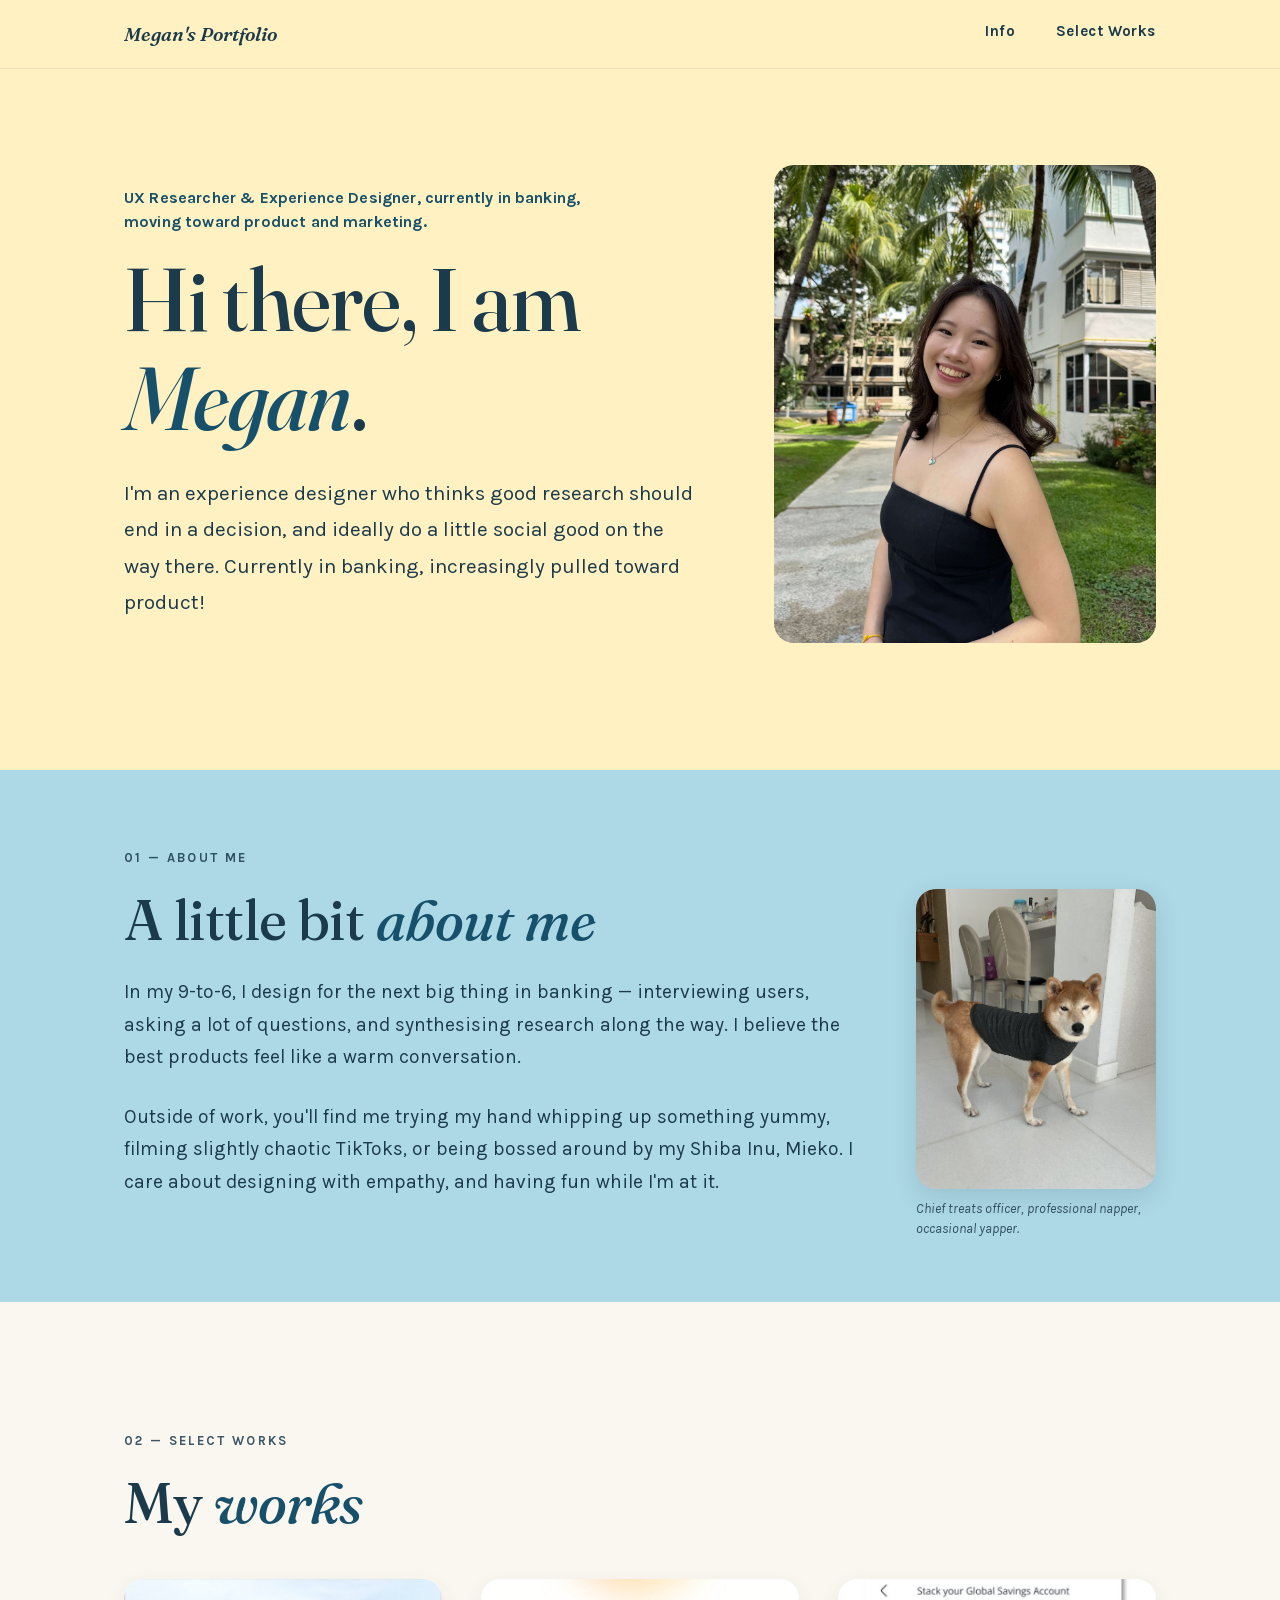
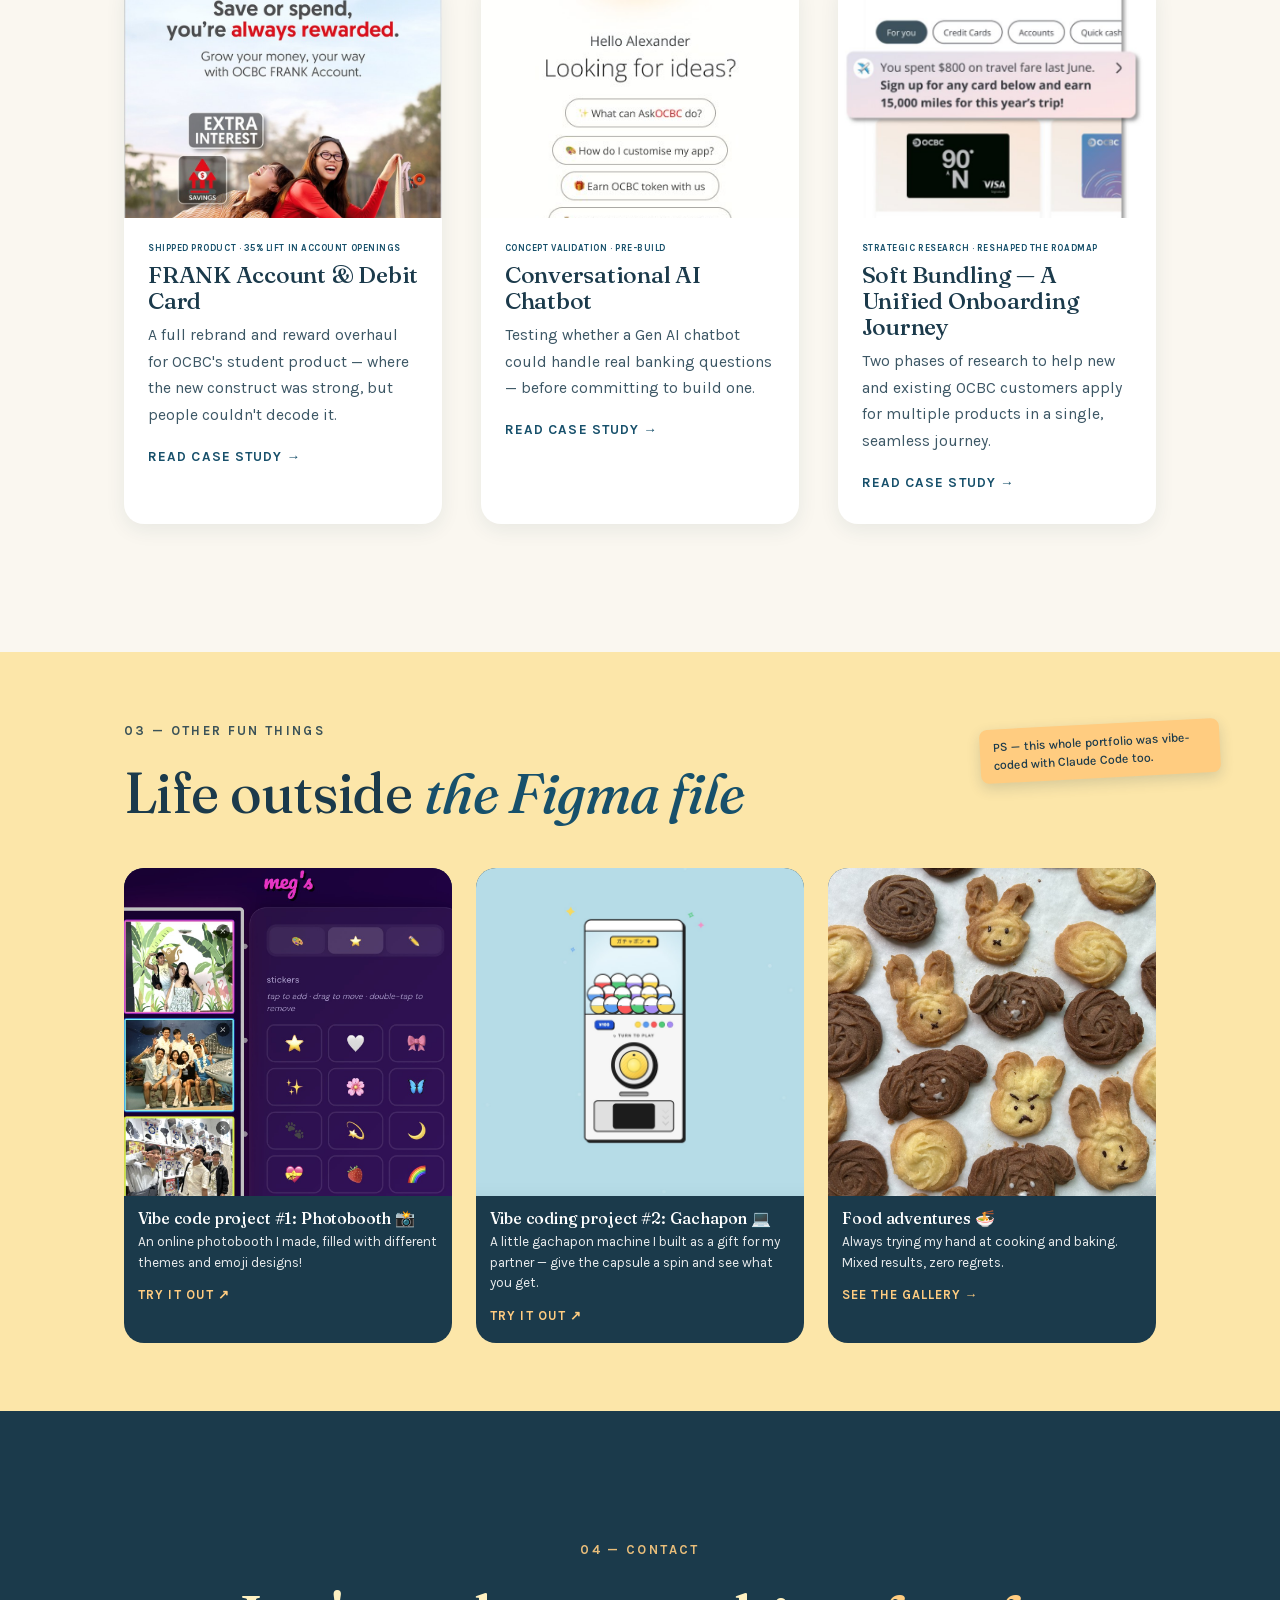
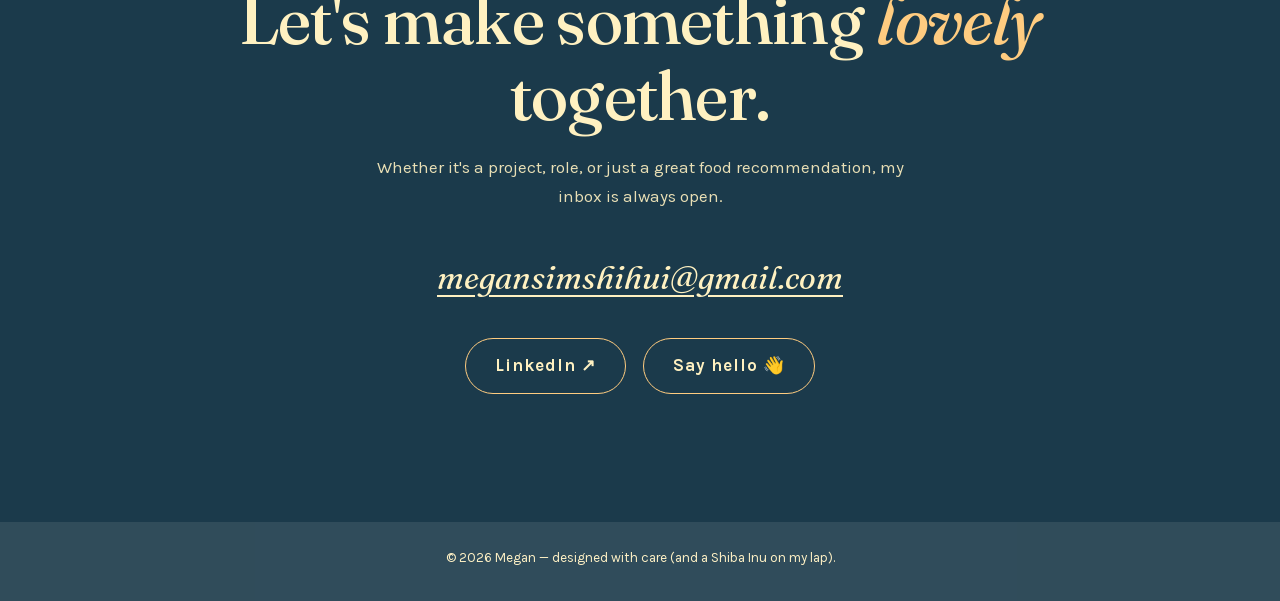
==== commit 520172b4: "Add an identity line to the hero and a Claude Code sticky note - New .hero-role line above "Hi there" ====
--- a/index.html
+++ b/index.html
@@ -34,6 +34,8 @@
   <header class="hero">
     <div class="container">
       <div class="hero-text">
+        <!-- ✏️ EDIT: your one-line identity / role line -->
+        <p class="hero-role">UX Researcher &amp; Experience Designer, currently in banking, moving toward product and marketing.</p>
         <!-- "tickle-words" makes each word jiggle when the cursor is near
              (the effect + its intensity settings live in js/tickle.js) -->
         <h1 class="tickle-words">Hi there, I am <span class="accent">Megan</span>.</h1>
@@ -161,6 +163,11 @@
          ==================================================================== -->
     <section class="fun" id="fun">
       <div class="container">
+        <!-- A playful aside, tacked on like a sticky note. It's plain text,
+             not a link, and it never blocks clicks on the cards.
+             ✏️ EDIT or delete this line freely. -->
+        <p class="fun-credit">PS — this whole portfolio was vibe-coded with Claude Code too.</p>
+
         <span class="eyebrow">03 — Other Fun Things</span>
         <h2 class="section-title">Life outside <span class="accent">the Figma file</span></h2>
 
--- a/css/style.css
+++ b/css/style.css
@@ -197,6 +197,19 @@
   grid-template-columns: 1.2fr 0.8fr;
   gap: clamp(2rem, 6vw, 5rem);
   align-items: center;
+}
+
+/* The short role line above "Hi there, I am Megan."
+   Kept small and quiet so the name still leads. */
+.hero-role {
+  font-family: var(--font-body);
+  font-size: clamp(0.9rem, 1.3vw, 1rem);
+  font-weight: 700;
+  line-height: 1.5;
+  letter-spacing: 0.01em;
+  color: var(--accent);
+  max-width: 32em;
+  margin-bottom: 1rem;
 }
 
 .hero h1 {
@@ -364,6 +377,33 @@
 /* Tighter than the other sections, so all four cards read as one grid */
 .fun { background: var(--yellow); padding: clamp(2.75rem, 6vw, 4.25rem) 0; }
 
+/* The container becomes the anchor the sticky note is positioned against. */
+.fun .container { position: relative; }
+
+/* "PS — this whole portfolio was vibe-coded with Claude Code too."
+   A little sticky note tacked into the empty space beside the heading, in
+   the soft orange so it lifts off the yellow section. It's an aside, so it
+   sits well below body-text weight and never gets in the way.
+   ✏️ To change the tilt, edit the rotate() below (try -2deg to -4deg).
+   ✏️ To move it, nudge the "top" and "right" values. */
+.fun-credit {
+  position: absolute;
+  top: 0.25rem;
+  right: 0;
+  max-width: 15rem;
+  transform: rotate(-3deg);
+  background: var(--orange-soft);
+  color: var(--navy);
+  font-size: 0.78rem;
+  font-weight: 500;
+  line-height: 1.45;
+  padding: 0.55rem 0.85rem;
+  border-radius: 0.5rem;
+  box-shadow: 0 5px 14px rgba(27, 58, 75, 0.16);
+  /* It's decoration, so it can never swallow a click meant for a card */
+  pointer-events: none;
+}
+
 /* Three cards in a single row on desktop.
    ✏️ If you add a fourth card it will wrap onto a second row on its own —
       change the 3 below to 4 if you'd rather they all stayed in one line. */
@@ -1264,3 +1304,21 @@
   .cs-meta { grid-template-columns: 1fr; row-gap: 1.25rem; }  /* one per line */
   .contact-links a { margin: 0.3rem 0.2rem; }
 }
+
+/* Below this width there isn't enough clear space beside the heading for the
+   sticky note to float without running into it, so it stops floating: it
+   drops into the normal flow as a small centred line above the heading, and
+   straightens up.
+   ✏️ Raise this number to make it stop floating on bigger screens too. */
+@media (max-width: 820px) {
+  .fun-credit {
+    position: static;
+    transform: none;
+    /* Narrower than the text column so it still reads as a little note
+       rather than a full-width banner. */
+    max-width: 18rem;
+    width: fit-content;
+    margin: 0 auto 1.25rem;
+    text-align: center;
+  }
+}
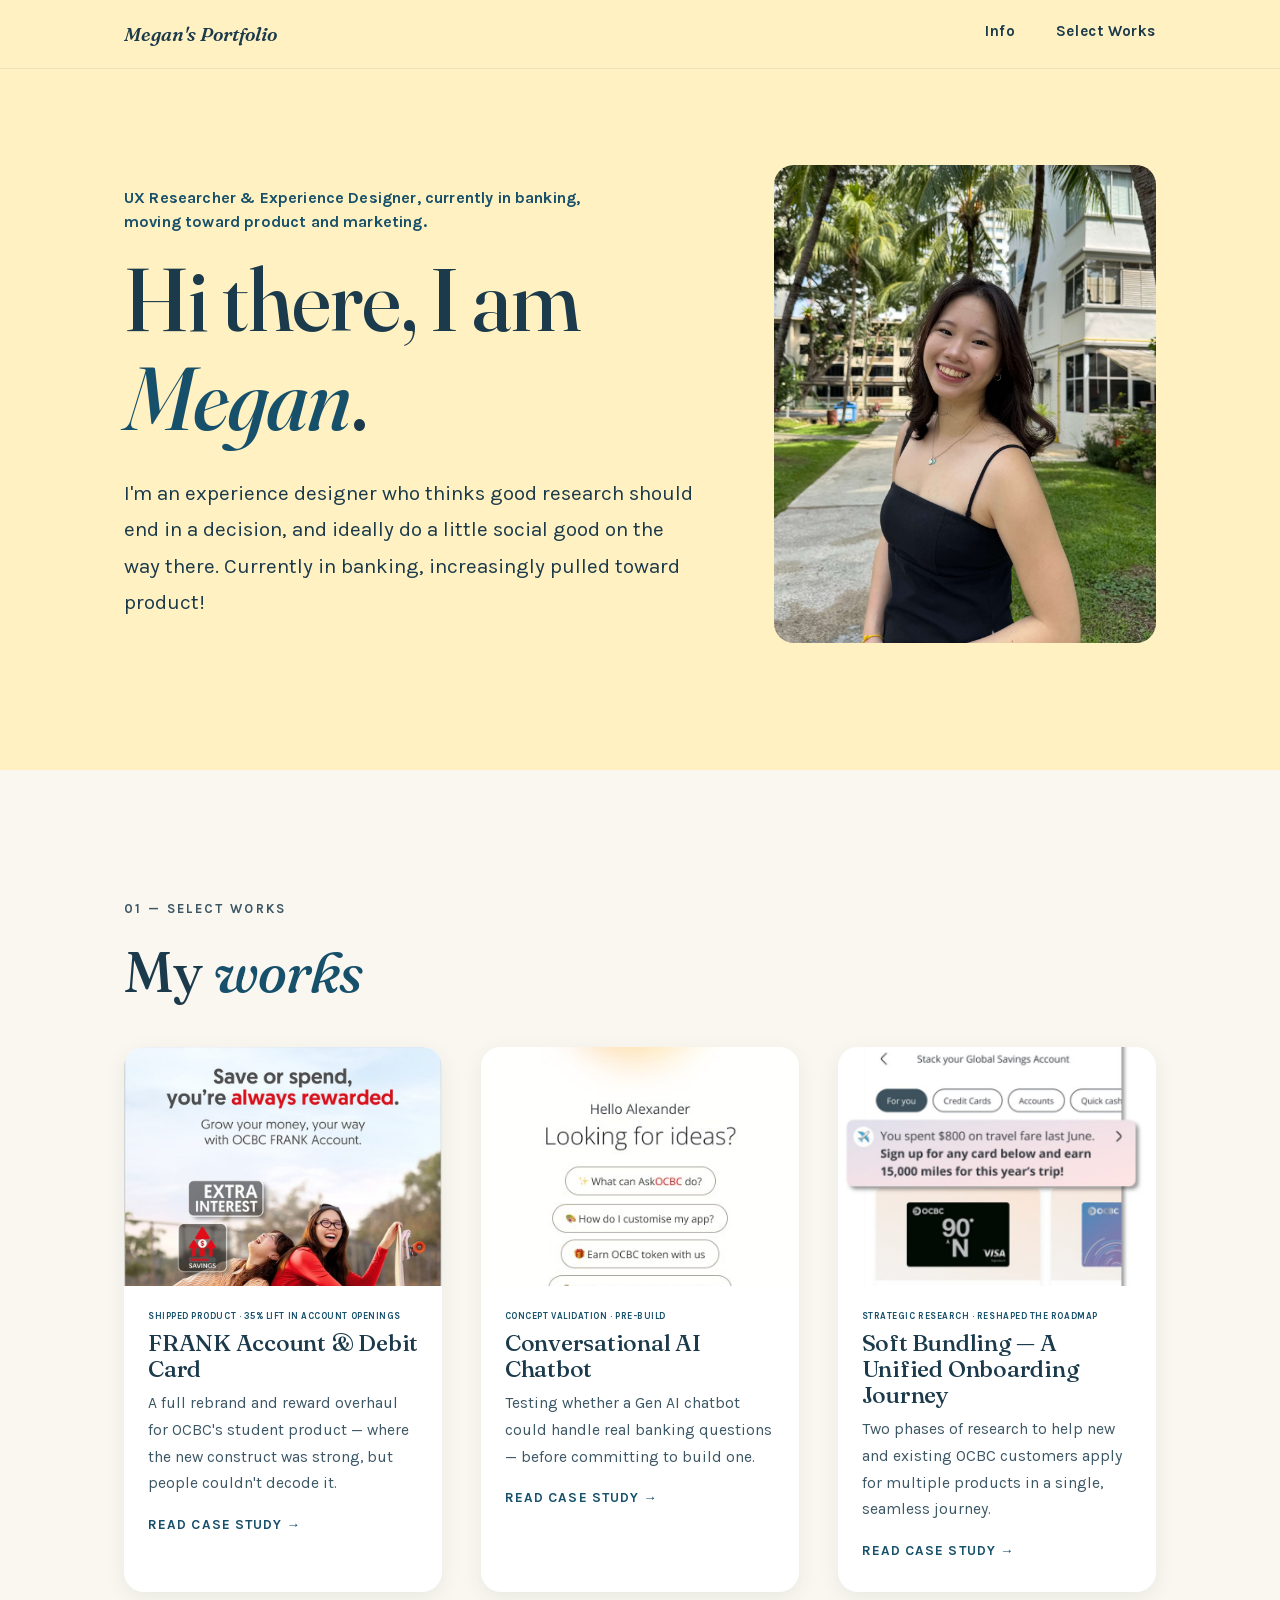
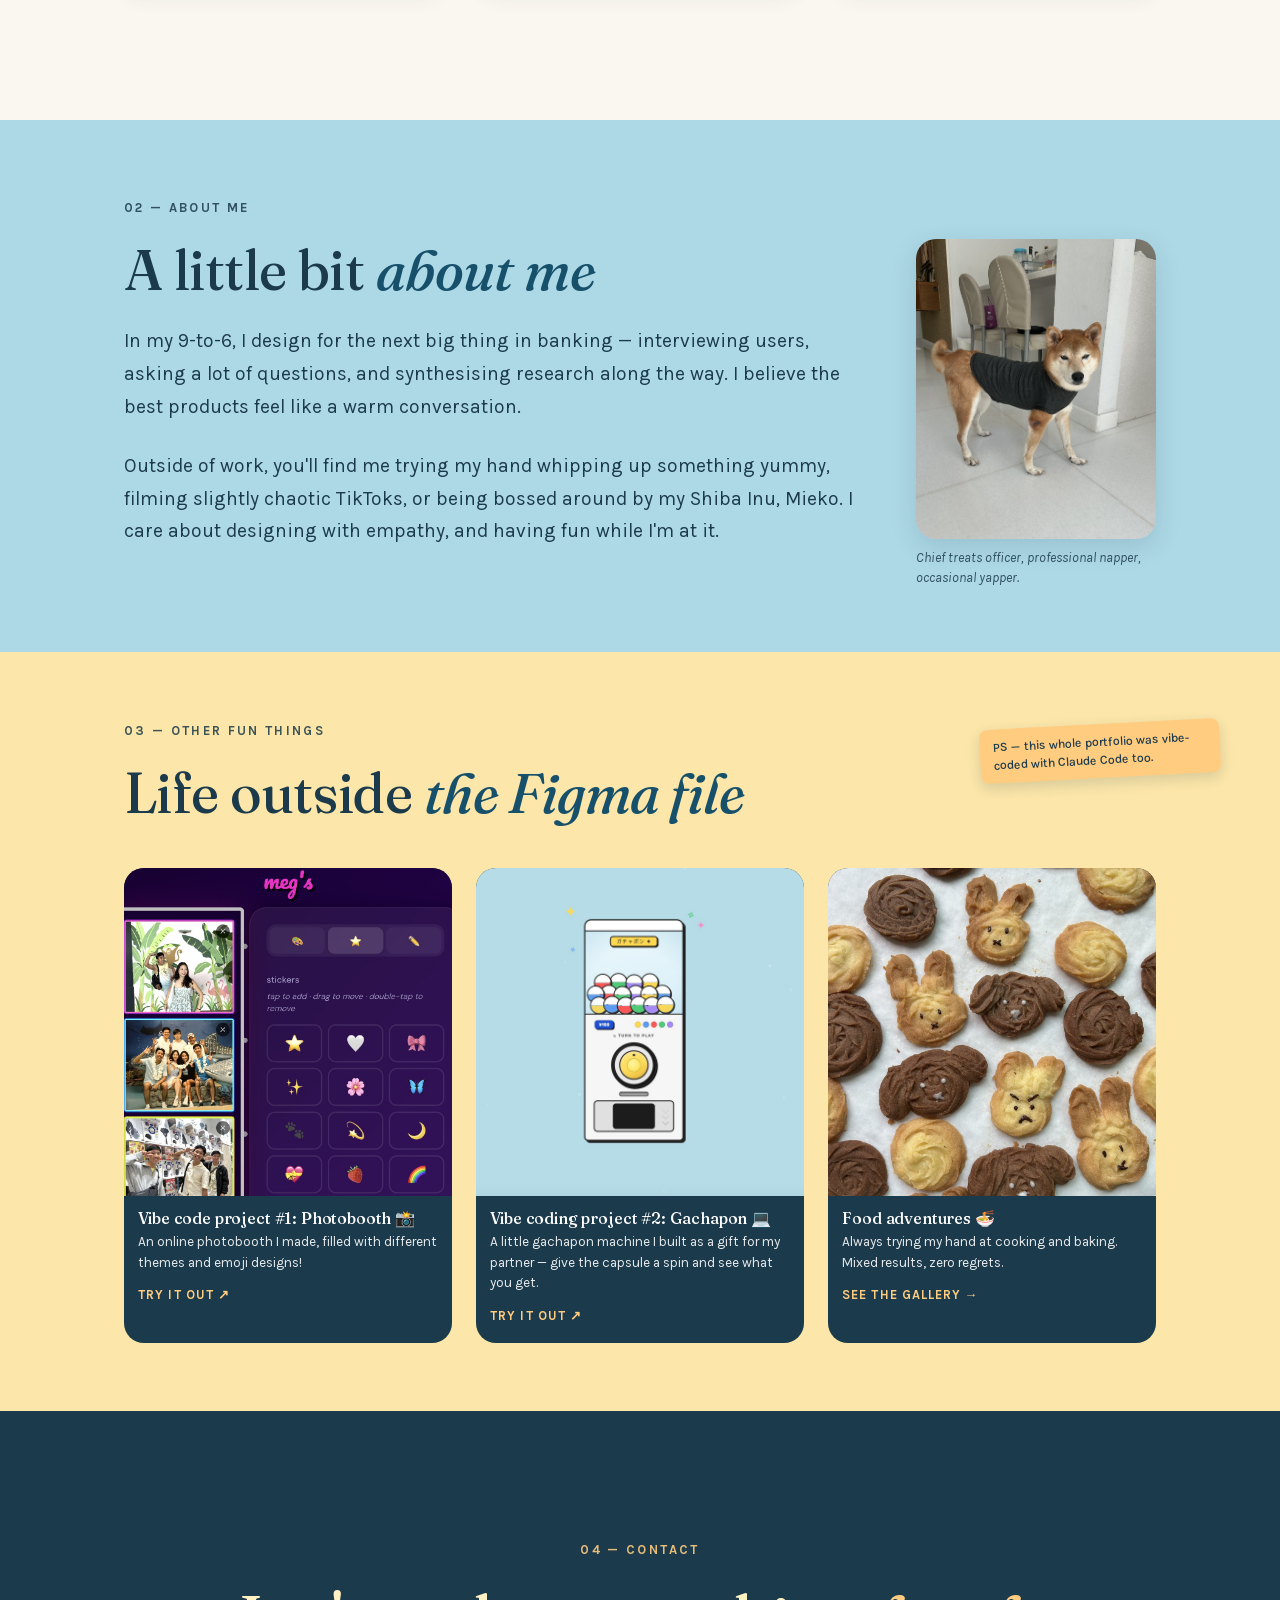
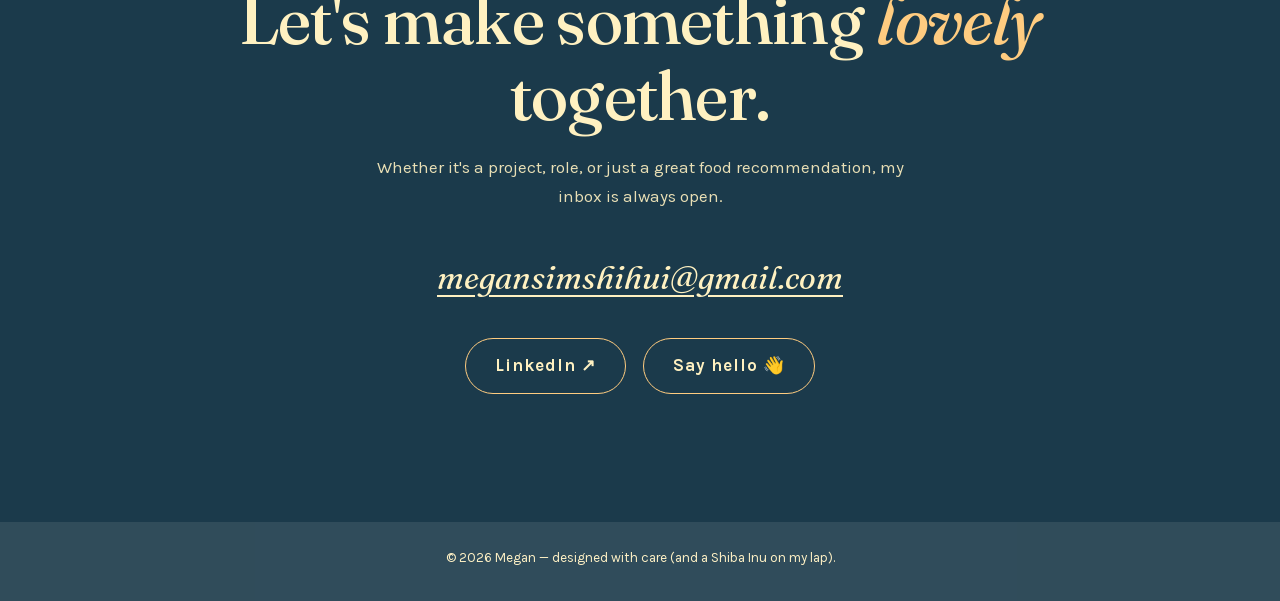
==== commit 03aaee03: "Put My Works ahead of About Me on the homepage The page now runs hero -> My Works -> About Me -> Lif" ====
--- a/index.html
+++ b/index.html
@@ -58,11 +58,70 @@
   <main>
 
     <!-- ====================================================================
-         2. ABOUT ME
+         2. MY WORKS — exactly 3 project cards
+         Each card links to its own case study page (project-1.html etc.)
+         ==================================================================== -->
+    <section class="works" id="works">
+      <div class="container">
+        <span class="eyebrow">01 — Select Works</span>
+        <h2 class="section-title">My <span class="accent">works</span></h2>
+
+        <div class="works-grid">
+
+          <!-- CARD 1 — ✏️ edit title & description; replace the image -->
+          <a class="work-card" href="project-1.html">
+            <!-- ✏️ REPLACE IMAGE: overwrite images/frank-card.jpg
+                 "crop-top" keeps the TOP of the image visible when it gets
+                 cropped to fit the card (see .crop-top in css/style.css) -->
+            <img class="crop-top" src="images/frank-card.jpg" width="806" height="1000" alt="FRANK Account &amp; Debit Card cover image">
+            <div class="work-card-text">
+              <!-- ✏️ EDIT: the little label above the title -->
+              <span class="work-card-tag">Shipped product · 35% lift in account openings</span>
+              <h3>FRANK Account &amp; Debit Card</h3>
+              <p>A full rebrand and reward overhaul for OCBC's student product — where the new construct was strong, but people couldn't decode it.</p>
+              <span class="work-card-more">Read case study →</span>
+            </div>
+          </a>
+
+          <!-- CARD 2 — ✏️ edit title & description; replace the image -->
+          <a class="work-card" href="project-2.html">
+            <!-- ✏️ REPLACE IMAGE: overwrite images/chatbot-card.jpg
+                 No crop- class: this is a tall phone screenshot, and the
+                 centre of it is the part worth showing ("Looking for ideas?"
+                 and the suggestion chips) -->
+            <img src="images/chatbot-card.jpg" width="375" height="812" loading="lazy" alt="Conversational AI Chatbot cover image">
+            <div class="work-card-text">
+              <!-- ✏️ EDIT: the little label above the title -->
+              <span class="work-card-tag">Concept validation · pre-build</span>
+              <h3>Conversational AI Chatbot</h3>
+              <p>Testing whether a Gen AI chatbot could handle real banking questions — before committing to build one.</p>
+              <span class="work-card-more">Read case study →</span>
+            </div>
+          </a>
+
+          <!-- CARD 3 — ✏️ edit title & description; replace the image -->
+          <a class="work-card" href="project-3.html">
+            <!-- ✏️ REPLACE IMAGE: overwrite images/bundling-card.jpg -->
+            <img src="images/bundling-card.jpg" width="682" height="698" loading="lazy" alt="Soft Bundling cover image">
+            <div class="work-card-text">
+              <!-- ✏️ EDIT: the little label above the title -->
+              <span class="work-card-tag">Strategic research · reshaped the roadmap</span>
+              <h3>Soft Bundling — A Unified Onboarding Journey</h3>
+              <p>Two phases of research to help new and existing OCBC customers apply for multiple products in a single, seamless journey.</p>
+              <span class="work-card-more">Read case study →</span>
+            </div>
+          </a>
+
+        </div>
+      </div>
+    </section>
+
+    <!-- ====================================================================
+         3. ABOUT ME
          ==================================================================== -->
     <section class="about" id="about">
       <div class="container">
-        <span class="eyebrow">01 — About Me</span>
+        <span class="eyebrow">02 — About Me</span>
         <!-- Heading and text on one side, Mieko on the other, so her photo
              starts level with the heading. On phones this stacks and the
              photo drops below the words. -->
@@ -98,65 +157,6 @@
     </section>
 
     <!-- ====================================================================
-         3. MY WORKS — exactly 3 project cards
-         Each card links to its own case study page (project-1.html etc.)
-         ==================================================================== -->
-    <section class="works" id="works">
-      <div class="container">
-        <span class="eyebrow">02 — Select Works</span>
-        <h2 class="section-title">My <span class="accent">works</span></h2>
-
-        <div class="works-grid">
-
-          <!-- CARD 1 — ✏️ edit title & description; replace the image -->
-          <a class="work-card" href="project-1.html">
-            <!-- ✏️ REPLACE IMAGE: overwrite images/frank-card.jpg
-                 "crop-top" keeps the TOP of the image visible when it gets
-                 cropped to fit the card (see .crop-top in css/style.css) -->
-            <img class="crop-top" src="images/frank-card.jpg" width="806" height="1000" alt="FRANK Account &amp; Debit Card cover image">
-            <div class="work-card-text">
-              <!-- ✏️ EDIT: the little label above the title -->
-              <span class="work-card-tag">Shipped product · 35% lift in account openings</span>
-              <h3>FRANK Account &amp; Debit Card</h3>
-              <p>A full rebrand and reward overhaul for OCBC's student product — where the new construct was strong, but people couldn't decode it.</p>
-              <span class="work-card-more">Read case study →</span>
-            </div>
-          </a>
-
-          <!-- CARD 2 — ✏️ edit title & description; replace the image -->
-          <a class="work-card" href="project-2.html">
-            <!-- ✏️ REPLACE IMAGE: overwrite images/chatbot-card.jpg
-                 No crop- class: this is a tall phone screenshot, and the
-                 centre of it is the part worth showing ("Looking for ideas?"
-                 and the suggestion chips) -->
-            <img src="images/chatbot-card.jpg" width="375" height="812" loading="lazy" alt="Conversational AI Chatbot cover image">
-            <div class="work-card-text">
-              <!-- ✏️ EDIT: the little label above the title -->
-              <span class="work-card-tag">Concept validation · pre-build</span>
-              <h3>Conversational AI Chatbot</h3>
-              <p>Testing whether a Gen AI chatbot could handle real banking questions — before committing to build one.</p>
-              <span class="work-card-more">Read case study →</span>
-            </div>
-          </a>
-
-          <!-- CARD 3 — ✏️ edit title & description; replace the image -->
-          <a class="work-card" href="project-3.html">
-            <!-- ✏️ REPLACE IMAGE: overwrite images/bundling-card.jpg -->
-            <img src="images/bundling-card.jpg" width="682" height="698" loading="lazy" alt="Soft Bundling cover image">
-            <div class="work-card-text">
-              <!-- ✏️ EDIT: the little label above the title -->
-              <span class="work-card-tag">Strategic research · reshaped the roadmap</span>
-              <h3>Soft Bundling — A Unified Onboarding Journey</h3>
-              <p>Two phases of research to help new and existing OCBC customers apply for multiple products in a single, seamless journey.</p>
-              <span class="work-card-more">Read case study →</span>
-            </div>
-          </a>
-
-        </div>
-      </div>
-    </section>
-
-    <!-- ====================================================================
          4. OTHER FUN THINGS — the personal, playful stuff
          ✏️ Add or remove cards freely — just copy/paste a whole
             <div class="fun-card"> ... </div> block
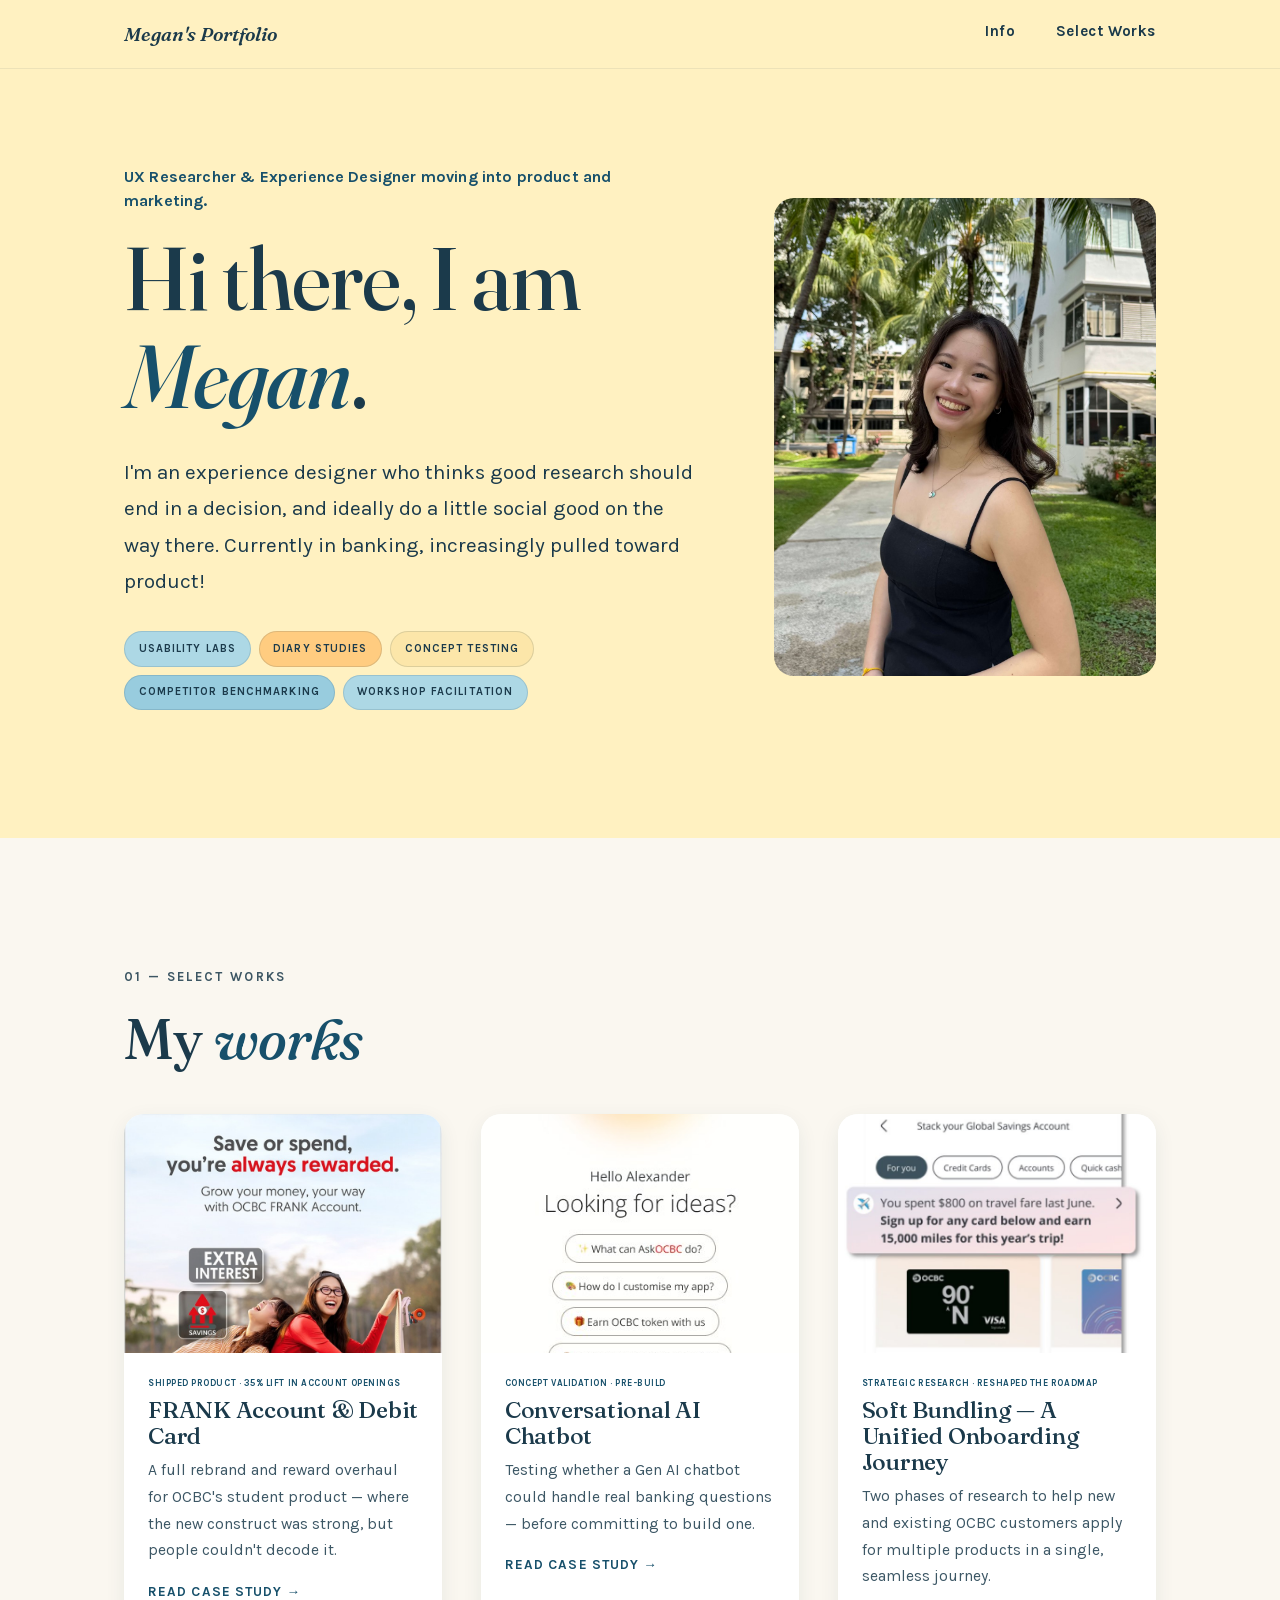
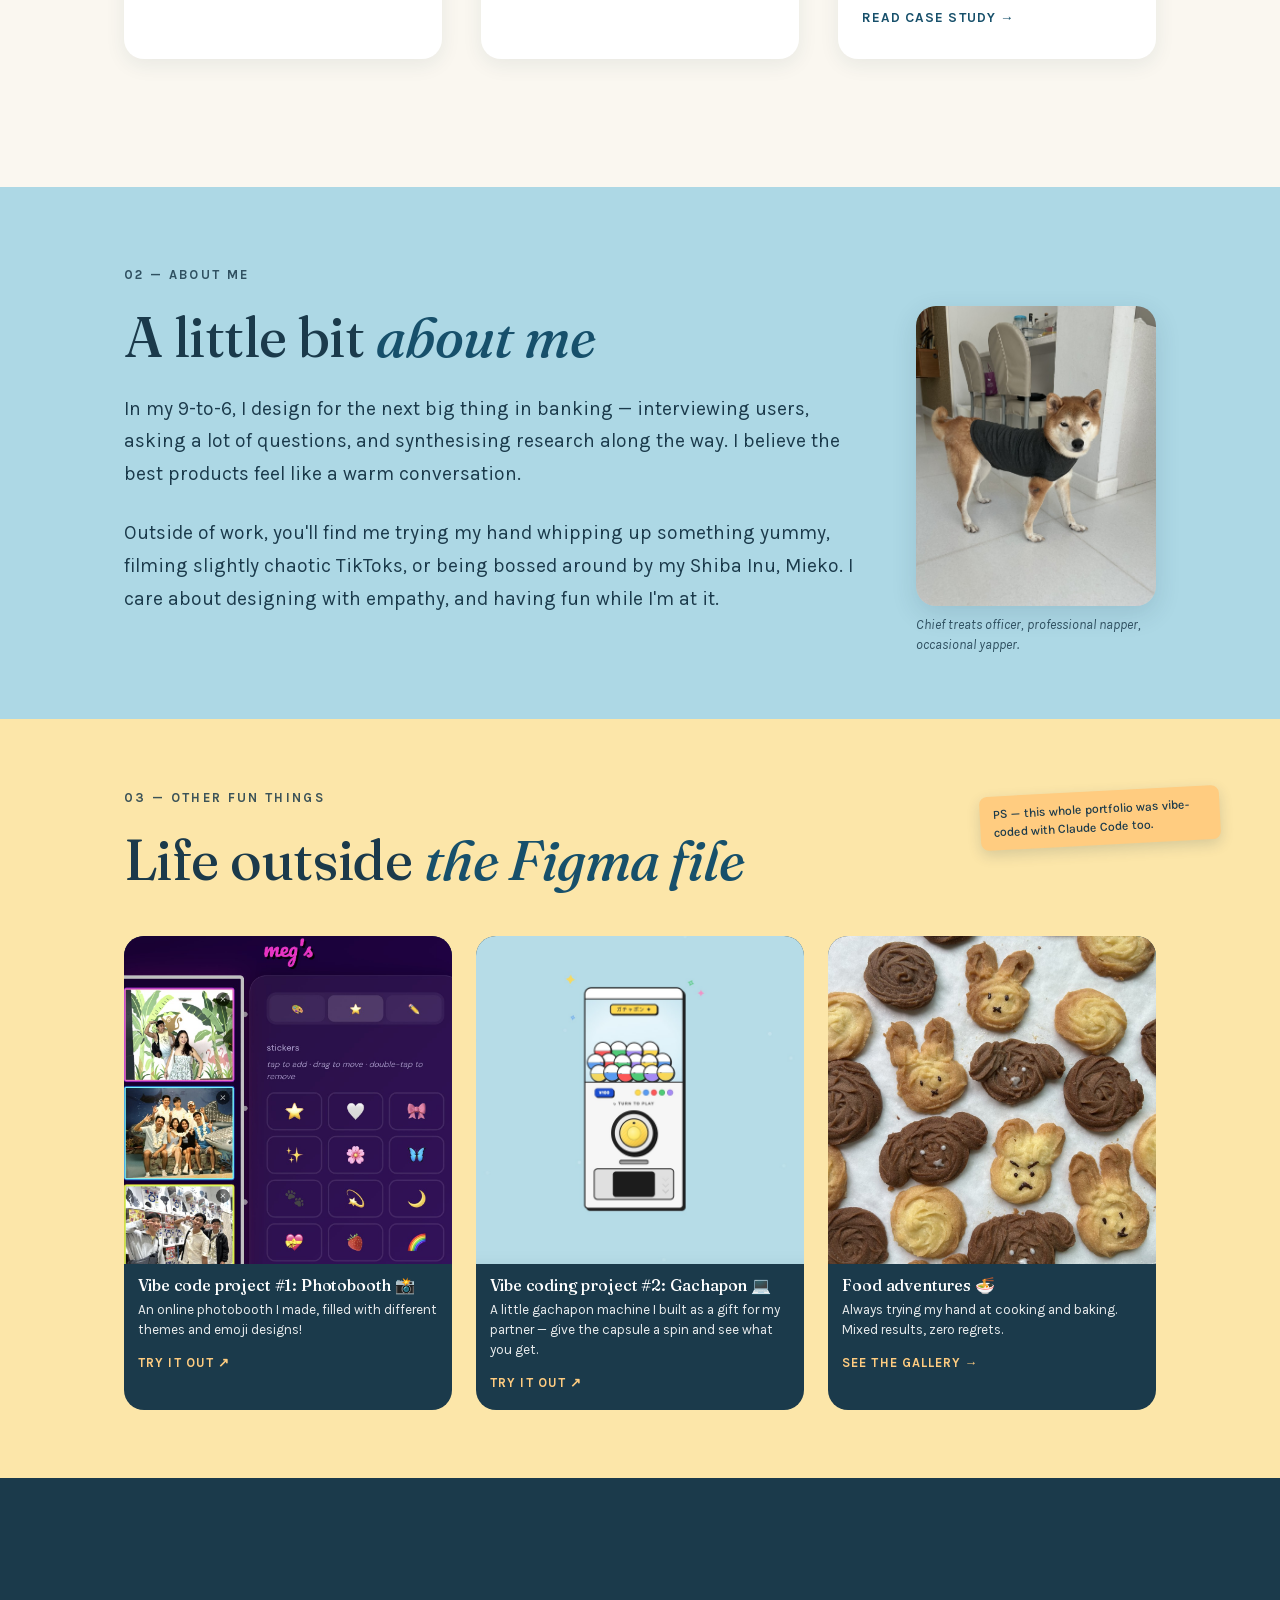
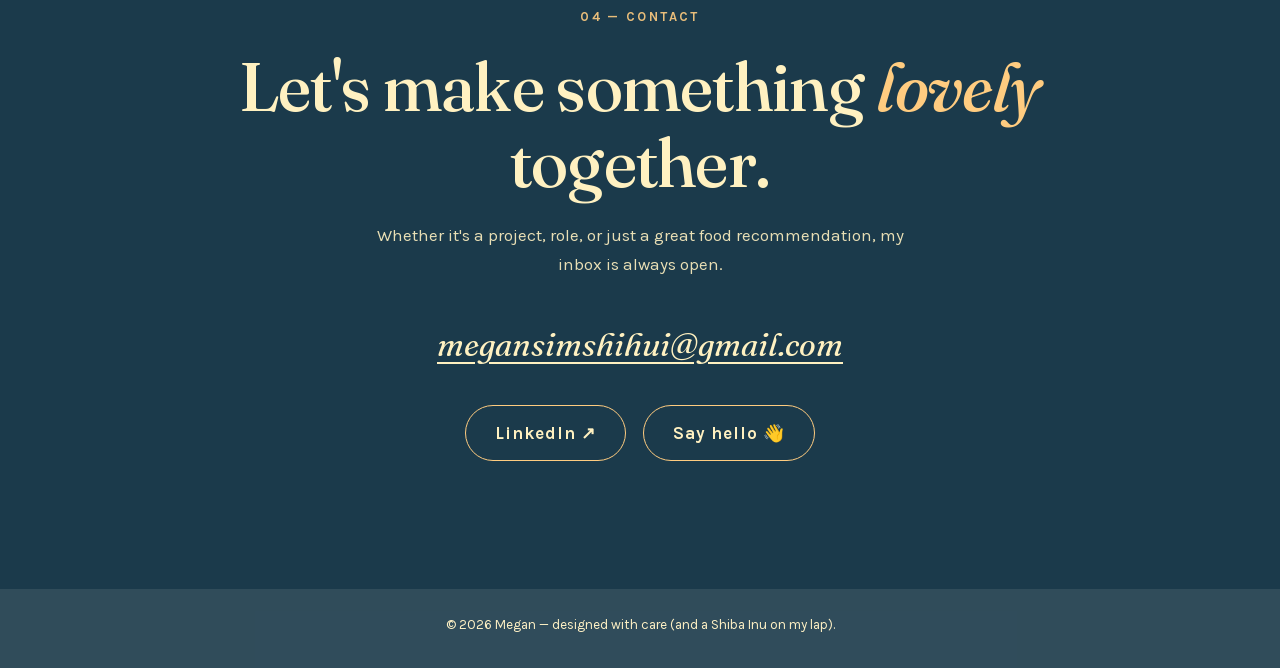
==== commit 3b898fea: "Trim the identity line, add method pills and a cross-functional row - Hero identity line now reads "" ====
--- a/index.html
+++ b/index.html
@@ -35,7 +35,7 @@
     <div class="container">
       <div class="hero-text">
         <!-- ✏️ EDIT: your one-line identity / role line -->
-        <p class="hero-role">UX Researcher &amp; Experience Designer, currently in banking, moving toward product and marketing.</p>
+        <p class="hero-role">UX Researcher &amp; Experience Designer moving into product and marketing.</p>
         <!-- "tickle-words" makes each word jiggle when the cursor is near
              (the effect + its intensity settings live in js/tickle.js) -->
         <h1 class="tickle-words">Hi there, I am <span class="accent">Megan</span>.</h1>
@@ -46,6 +46,17 @@
           decision, and ideally do a little social good on the way there. Currently
           in banking, increasingly pulled toward product!
         </p>
+
+        <!-- The methods I work with, as small coloured pills.
+             ✏️ TO ADD OR REMOVE ONE: copy or delete a whole <li> line. The
+                colours cycle on their own, so you never pick one. -->
+        <ul class="method-pills">
+          <li>Usability labs</li>
+          <li>Diary studies</li>
+          <li>Concept testing</li>
+          <li>Competitor benchmarking</li>
+          <li>Workshop facilitation</li>
+        </ul>
       </div>
       <div class="hero-portrait">
         <!-- ✏️ Your portrait lives at images/portrait.jpg — replace that file
--- a/css/style.css
+++ b/css/style.css
@@ -222,6 +222,42 @@
   max-width: 34em;
   line-height: 1.75;
 }
+
+/* --------------------------------------------------------------------------
+   METHOD PILLS — the little row of research methods under the hero text.
+   Written as a plain list in index.html; the bullets are turned off here.
+   The pills wrap onto as many lines as they need rather than shrinking, so
+   they stay readable on every screen.
+   -------------------------------------------------------------------------- */
+.method-pills {
+  list-style: none;
+  display: flex;
+  flex-wrap: wrap;
+  gap: 0.5rem;
+  margin-top: clamp(1.5rem, 3vw, 2rem);
+}
+
+.method-pills li {
+  font-family: var(--font-body);
+  font-size: 0.6875rem;
+  font-weight: 700;
+  letter-spacing: 0.1em;
+  text-transform: uppercase;
+  color: var(--navy);
+  padding: 0.45rem 0.85rem;
+  border-radius: 999px;
+  /* A hairline edge so every pill reads as a shape. The cream pill is almost
+     the same colour as the cream hero behind it, and without this it would
+     look like floating text rather than a pill. */
+  border: 1px solid rgba(27, 58, 75, 0.14);
+}
+
+/* ✏️ THE PILL COLOURS cycle through these four, in order, and then start
+   over — so you never have to choose one when you add a pill. */
+.method-pills li:nth-child(4n + 1) { background: var(--blue-light);  }
+.method-pills li:nth-child(4n + 2) { background: var(--orange-soft); }
+.method-pills li:nth-child(4n + 3) { background: var(--yellow);      }
+.method-pills li:nth-child(4n + 4) { background: var(--blue);        }
 
 .hero-portrait img {
   width: 100%;
@@ -658,6 +694,26 @@
 
 .cs-meta dd { font-weight: 700; }
 
+/* The "Cross-functional" line. It spans the full width under a dashed rule
+   so it reads as extra context rather than a fourth equal column, and its
+   label sits beside the value instead of above it. Only the Chatbot and
+   Soft Bundling pages use it.
+   ✏️ The dashed rule is deliberately lighter than the solid one above the
+      metadata row — raise the 0.32 to make it more visible. */
+.cs-meta-extra {
+  grid-column: 1 / -1;
+  display: flex;
+  flex-wrap: wrap;
+  align-items: baseline;
+  gap: 0.3rem 1rem;
+  border-top: 1.5px dashed rgba(27, 58, 75, 0.32);
+  padding-top: 1.1rem;
+  margin-top: 0.4rem;
+}
+
+/* the label keeps the small-caps styling it inherits from .cs-meta dt */
+.cs-meta-extra dt { margin-bottom: 0; }
+
 /* The flexible body.
    Only the top/bottom padding is set here — using the `padding` shorthand
    would wipe out the left/right padding this element inherits from
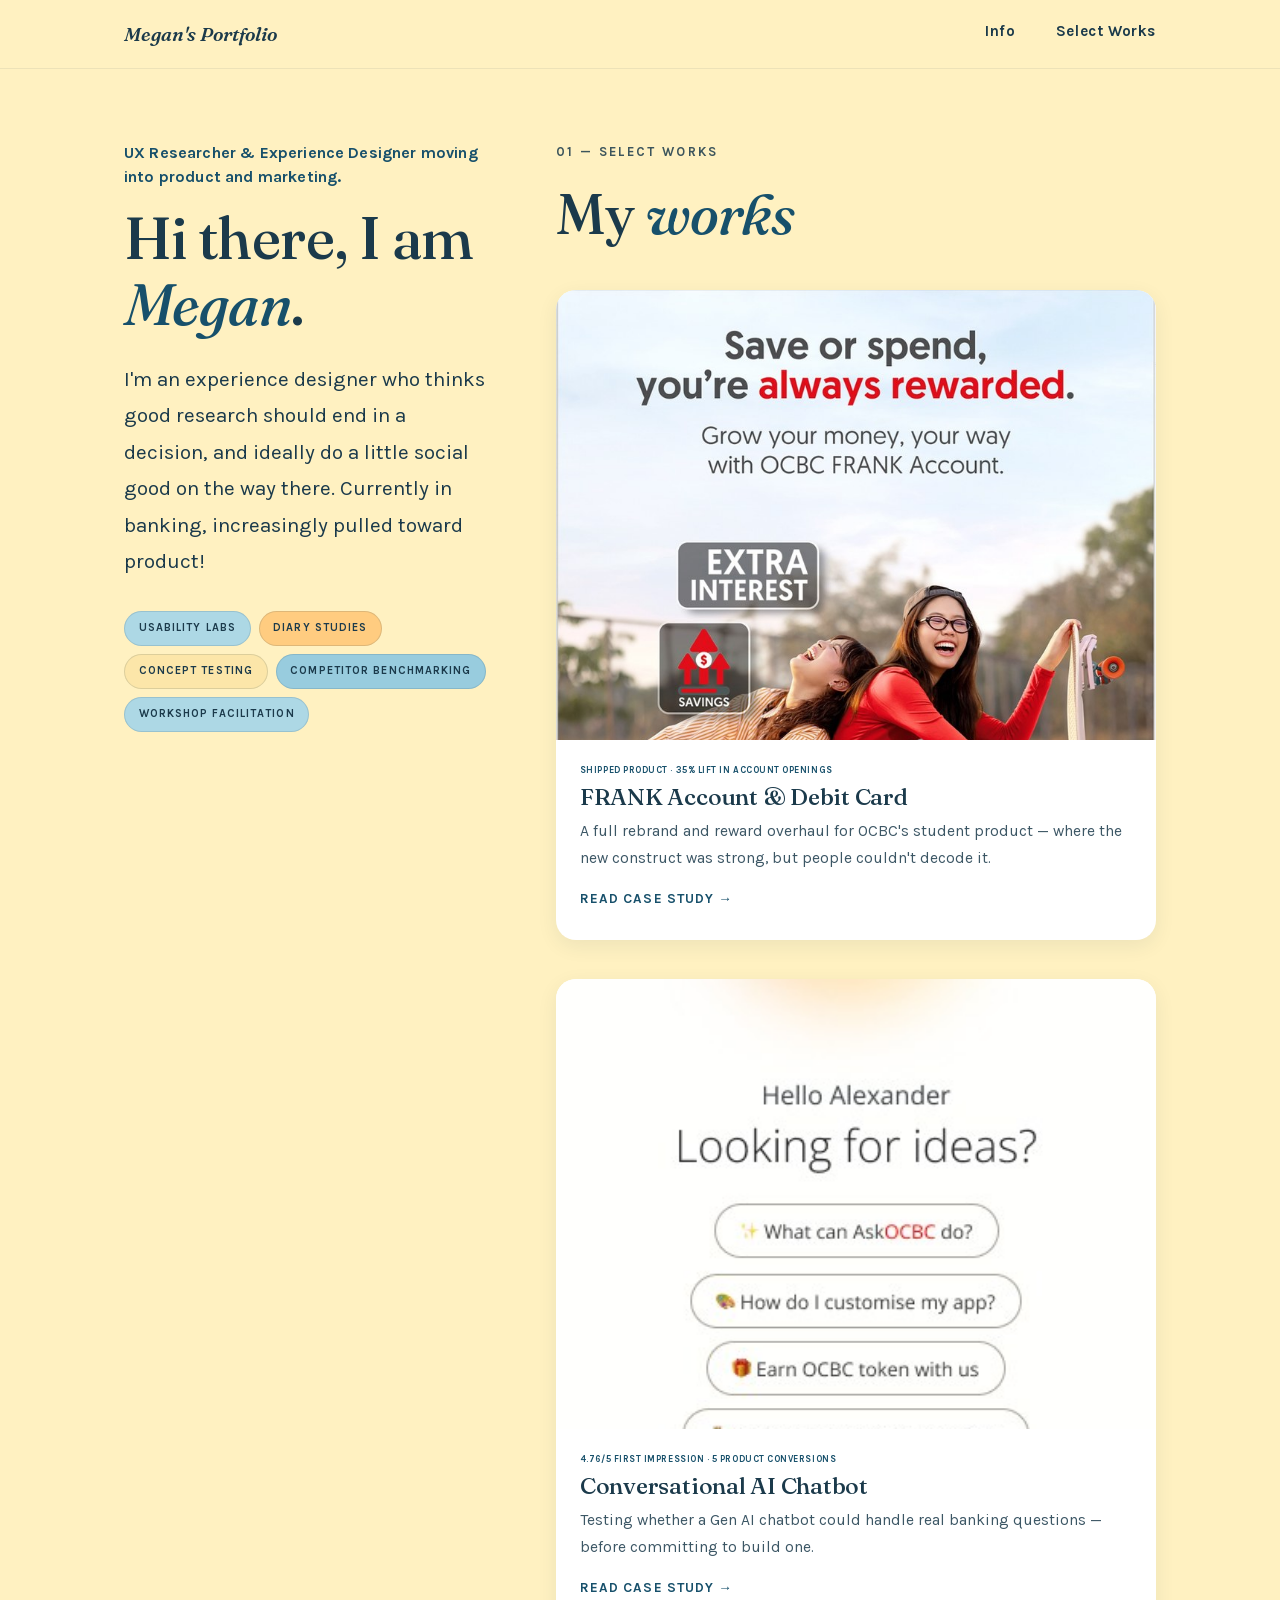
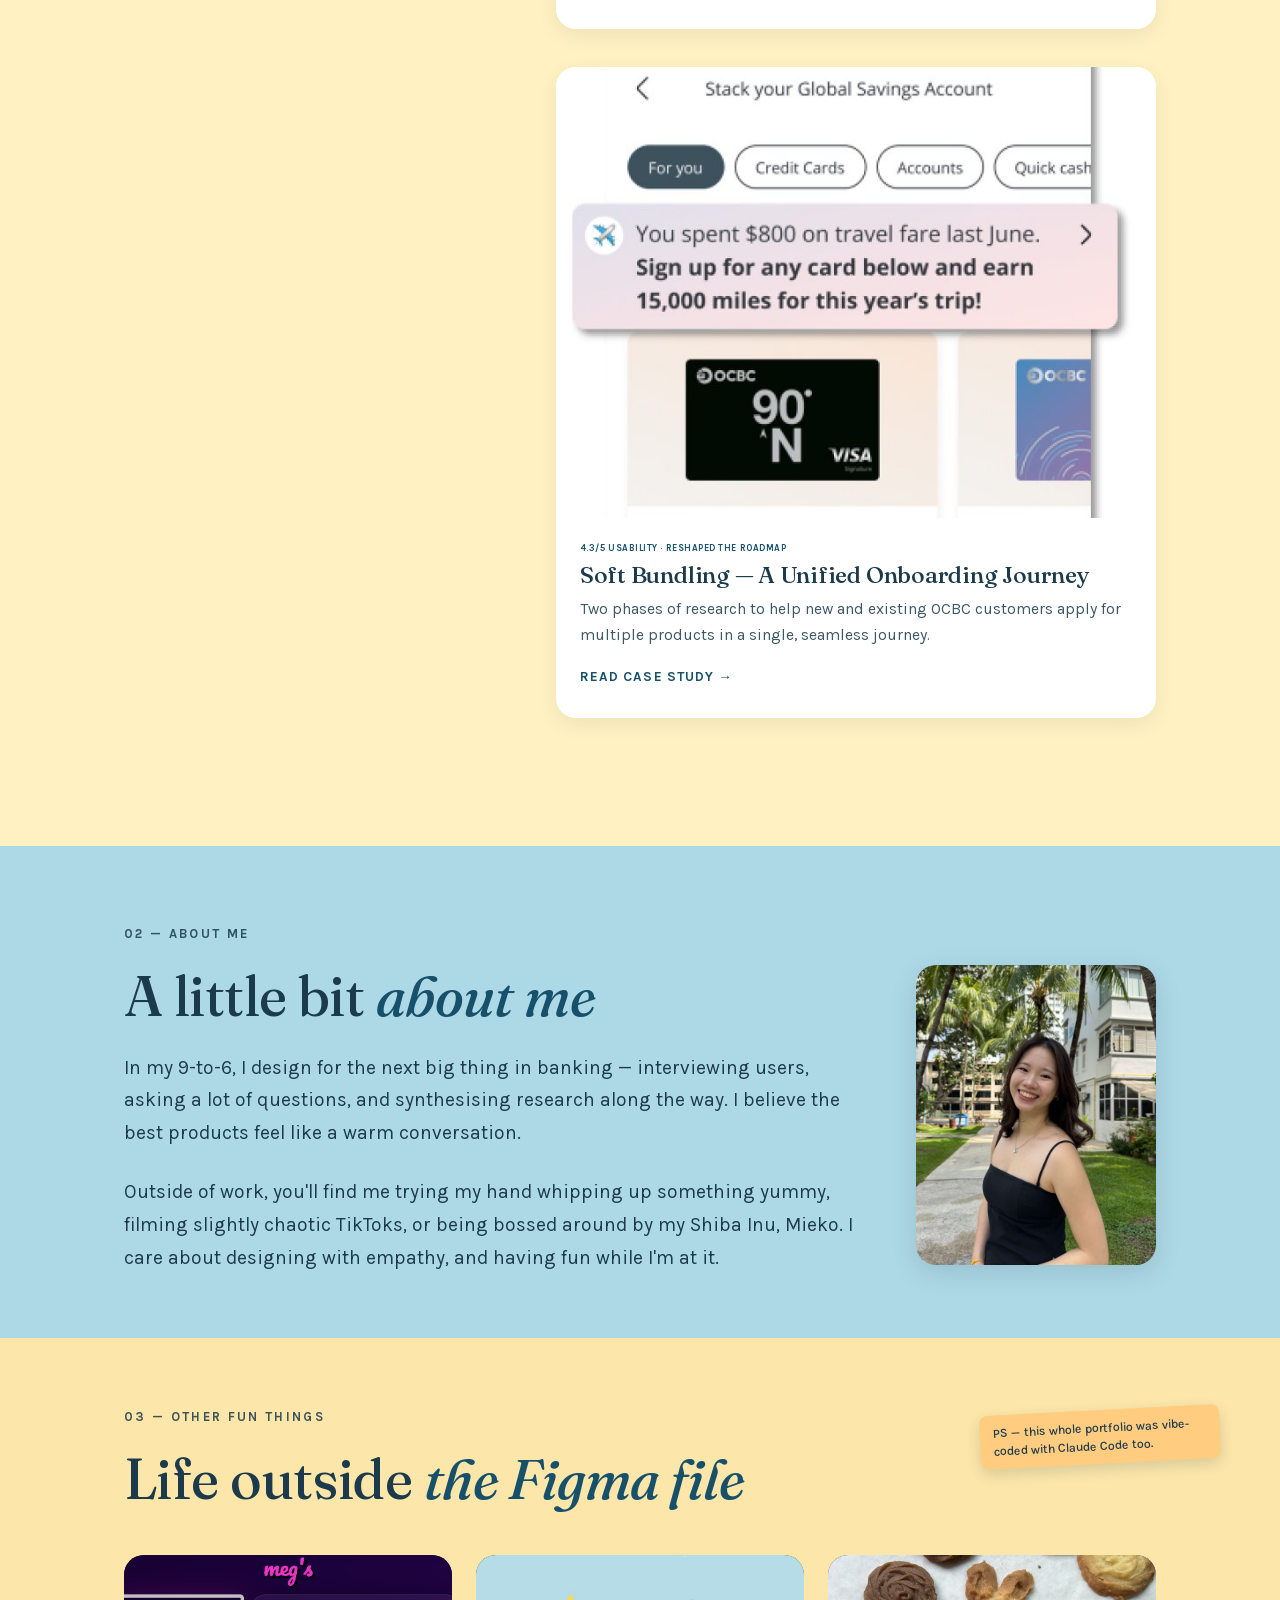
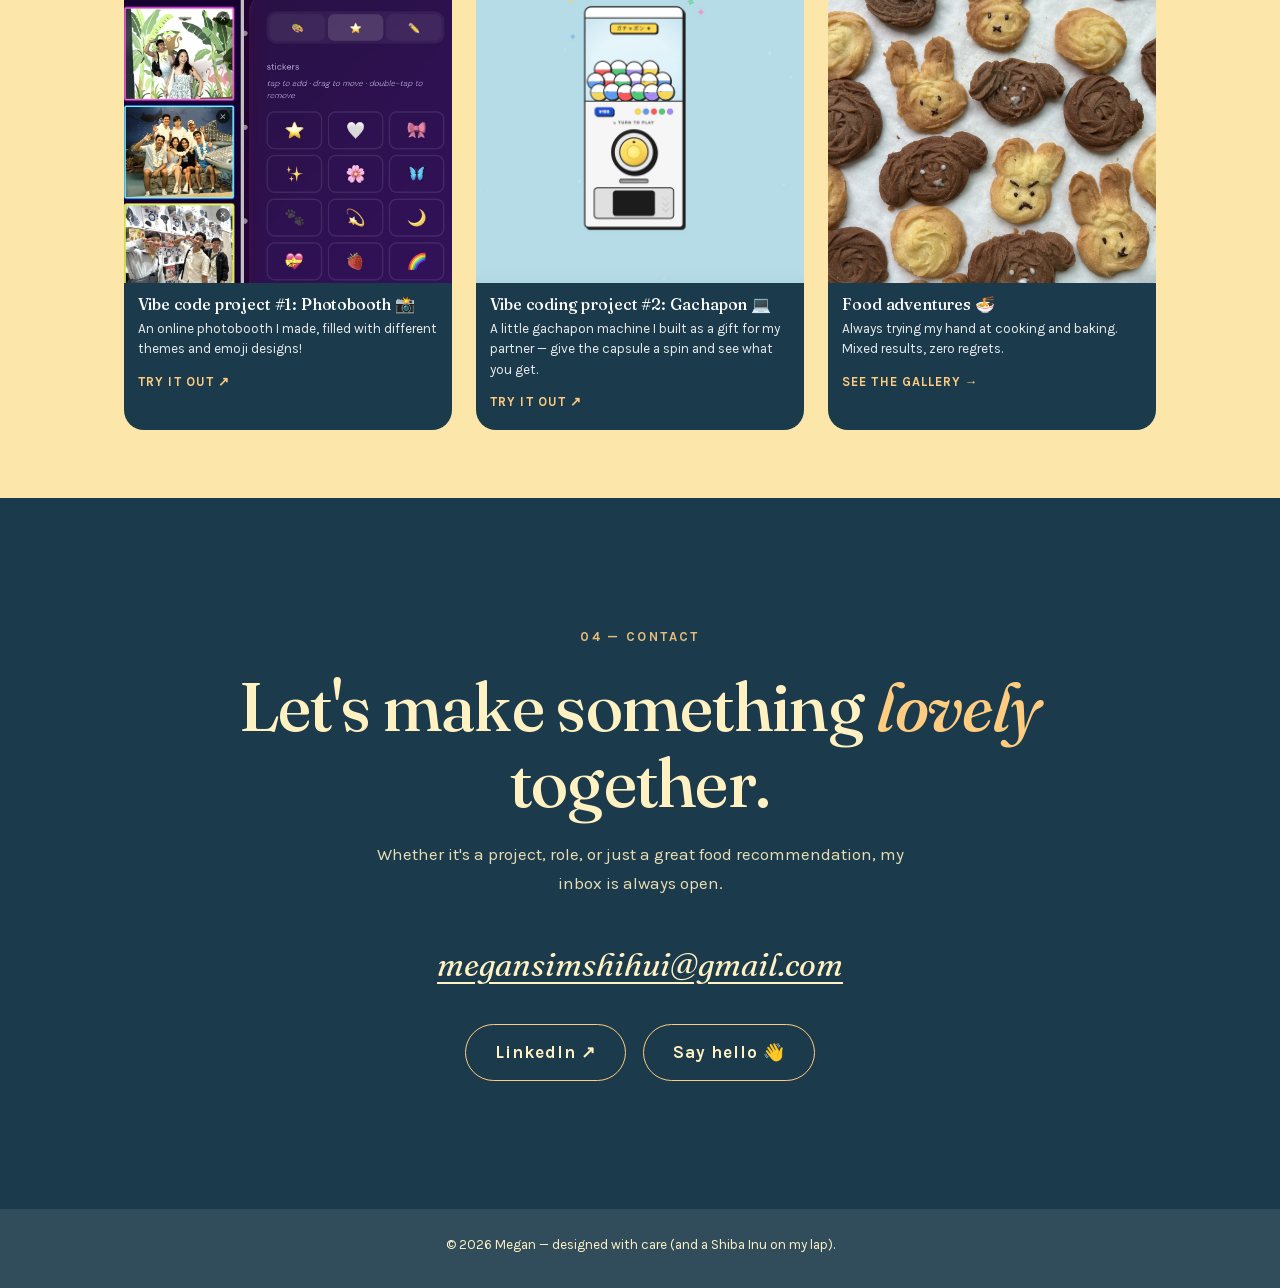
==== commit 8185fe00: "Split the top of the homepage into a sticky intro and scrolling works The hero and My Works are now " ====
--- a/index.html
+++ b/index.html
@@ -9,9 +9,9 @@
 
   <!-- Fonts: Fraunces (headings) + Karla (body) — free Google fonts,
        self-hosted in the fonts/ folder so they load fast and work offline -->
-  <link rel="stylesheet" href="fonts/fonts.css?v=2026-09-13">
-
-  <link rel="stylesheet" href="css/style.css?v=2026-09-13">
+  <link rel="stylesheet" href="fonts/fonts.css?v=2026-09-25">
+
+  <link rel="stylesheet" href="css/style.css?v=2026-09-25">
 </head>
 <body>
 
@@ -27,13 +27,20 @@
       </div>
     </div>
   </nav>
+  <main>
 
   <!-- ======================================================================
-       1. HERO
+       1. INTRO + SELECT WORKS — two columns side by side on desktop.
+
+       The LEFT column is "position: sticky", so it stays put while the work
+       cards in the RIGHT column scroll past it. No JavaScript involved.
+       Below 900px the two stack: the intro first, then the cards.
        ====================================================================== -->
-  <header class="hero">
-    <div class="container">
-      <div class="hero-text">
+  <div class="intro-works">
+    <div class="container intro-works-grid">
+
+      <!-- ================= LEFT: the intro that stays put ================= -->
+      <header class="intro-col">
         <!-- ✏️ EDIT: your one-line identity / role line -->
         <p class="hero-role">UX Researcher &amp; Experience Designer moving into product and marketing.</p>
         <!-- "tickle-words" makes each word jiggle when the cursor is near
@@ -57,27 +64,15 @@
           <li>Competitor benchmarking</li>
           <li>Workshop facilitation</li>
         </ul>
-      </div>
-      <div class="hero-portrait">
-        <!-- ✏️ Your portrait lives at images/portrait.jpg — replace that file
-             to change the photo ("tickle" = it jiggles when the cursor is near) -->
-        <img class="tickle" src="images/portrait.jpg" alt="Portrait of Megan, smiling in a black top among palm trees">
-      </div>
-    </div>
-  </header>
-
-  <main>
-
-    <!-- ====================================================================
-         2. MY WORKS — exactly 3 project cards
-         Each card links to its own case study page (project-1.html etc.)
-         ==================================================================== -->
-    <section class="works" id="works">
-      <div class="container">
+      </header>
+
+      <!-- ============ RIGHT: the work cards, scrolling normally ============
+           Each card links to its own case study page (project-1.html etc.) -->
+      <section class="works-col" id="works">
         <span class="eyebrow">01 — Select Works</span>
         <h2 class="section-title">My <span class="accent">works</span></h2>
 
-        <div class="works-grid">
+        <div class="works-stack">
 
           <!-- CARD 1 — ✏️ edit title & description; replace the image -->
           <a class="work-card" href="project-1.html">
@@ -103,7 +98,7 @@
             <img src="images/chatbot-card.jpg" width="375" height="812" loading="lazy" alt="Conversational AI Chatbot cover image">
             <div class="work-card-text">
               <!-- ✏️ EDIT: the little label above the title -->
-              <span class="work-card-tag">Concept validation · pre-build</span>
+              <span class="work-card-tag">4.76/5 first impression · 5 product conversions</span>
               <h3>Conversational AI Chatbot</h3>
               <p>Testing whether a Gen AI chatbot could handle real banking questions — before committing to build one.</p>
               <span class="work-card-more">Read case study →</span>
@@ -116,7 +111,7 @@
             <img src="images/bundling-card.jpg" width="682" height="698" loading="lazy" alt="Soft Bundling cover image">
             <div class="work-card-text">
               <!-- ✏️ EDIT: the little label above the title -->
-              <span class="work-card-tag">Strategic research · reshaped the roadmap</span>
+              <span class="work-card-tag">4.3/5 usability · reshaped the roadmap</span>
               <h3>Soft Bundling — A Unified Onboarding Journey</h3>
               <p>Two phases of research to help new and existing OCBC customers apply for multiple products in a single, seamless journey.</p>
               <span class="work-card-more">Read case study →</span>
@@ -124,8 +119,10 @@
           </a>
 
         </div>
-      </div>
-    </section>
+      </section>
+
+    </div>
+  </div>
 
     <!-- ====================================================================
          3. ABOUT ME
@@ -155,12 +152,10 @@
             </div>
           </div>
 
-          <!-- ✏️ REPLACE IMAGE: overwrite images/fun-mieko.jpg -->
+          <!-- ✏️ REPLACE IMAGE: overwrite images/portrait.jpg -->
           <figure class="about-photo">
-            <img class="crop-face" src="images/fun-mieko.jpg" width="1050" height="1400"
-                 loading="lazy" alt="Mieko, my Shiba Inu.">
-            <!-- ✏️ EDIT or delete this caption line -->
-            <figcaption>Chief treats officer, professional napper, occasional yapper.</figcaption>
+            <img src="images/portrait.jpg" width="1200" height="1620"
+                 loading="lazy" alt="Portrait of Megan, smiling in a black top among palm trees">
           </figure>
 
         </div>
@@ -262,7 +257,7 @@
     <p>© 2026 Megan — designed with care (and a Shiba Inu on my lap).</p>
   </footer>
 
-  <script src="js/tickle.js?v=2026-09-13"></script>
-  <script src="js/sparkle.js?v=2026-09-13"></script>
+  <script src="js/tickle.js?v=2026-09-25"></script>
+  <script src="js/sparkle.js?v=2026-09-25"></script>
 </body>
 </html>
--- a/css/style.css
+++ b/css/style.css
@@ -36,6 +36,9 @@
   --section-pad: clamp(4.5rem, 10vw, 8.5rem);
   --side-pad:    clamp(1.25rem, 5vw, 4rem);
   --max-width:   1160px;
+  /* Height of the sticky nav bar, measured. The sticky intro column on the
+     homepage offsets itself by this so the two never overlap. */
+  --nav-h:       69px;
 }
 
 /* --------------------------------------------------------------------------
@@ -186,17 +189,34 @@
 /* --------------------------------------------------------------------------
    4. HERO
    -------------------------------------------------------------------------- */
-.hero {
+.intro-works {
   background: var(--cream);
-  padding-top: clamp(3rem, 8vw, 6rem);
+  padding-top: clamp(2.5rem, 6vw, 4.5rem);
   padding-bottom: var(--section-pad);
 }
 
-.hero .container {
+/* Two columns: the intro on the left, the work cards on the right.
+   "align-items: start" is what MAKES THE STICKY WORK — without it the left
+   column is stretched to the full height of the row and has nothing to
+   stick within. Don't remove it. */
+.intro-works-grid {
   display: grid;
-  grid-template-columns: 1.2fr 0.8fr;
-  gap: clamp(2rem, 6vw, 5rem);
-  align-items: center;
+  grid-template-columns: 38fr 62fr;
+  gap: clamp(2rem, 5vw, 4.5rem);
+  align-items: start;
+}
+
+/* The intro stays put while the cards scroll past it. The offset clears the
+   sticky nav bar above (--nav-h) plus a little breathing room. */
+.intro-col {
+  position: sticky;
+  top: calc(var(--nav-h) + 1.5rem);
+}
+
+/* The three cards, stacked down the right-hand column */
+.works-stack {
+  display: grid;
+  gap: clamp(1.5rem, 3vw, 2.5rem);
 }
 
 /* The short role line above "Hi there, I am Megan."
@@ -212,9 +232,9 @@
   margin-bottom: 1rem;
 }
 
-.hero h1 {
-  font-size: clamp(2.75rem, 7.5vw, 5.5rem);
-  margin-bottom: 1.75rem;
+.intro-col h1 {
+  font-size: clamp(2.5rem, 4.6vw, 3.9rem);
+  margin-bottom: 1.5rem;
 }
 
 .hero-intro {
@@ -259,13 +279,6 @@
 .method-pills li:nth-child(4n + 3) { background: var(--yellow);      }
 .method-pills li:nth-child(4n + 4) { background: var(--blue);        }
 
-.hero-portrait img {
-  width: 100%;
-  border-radius: 1.25rem;
-  aspect-ratio: 4 / 5;
-  object-fit: cover;
-}
-
 /* --------------------------------------------------------------------------
    5. ABOUT ME
    -------------------------------------------------------------------------- */
@@ -329,14 +342,6 @@
 /* --------------------------------------------------------------------------
    6. MY WORKS — the 3 project cards
    -------------------------------------------------------------------------- */
-.works { background: var(--off-white); padding: var(--section-pad) 0; }
-
-.works-grid {
-  display: grid;
-  grid-template-columns: repeat(3, 1fr);
-  gap: clamp(1.5rem, 3vw, 2.5rem);
-}
-
 /* The whole card is one big link */
 .work-card {
   display: block;
@@ -1340,16 +1345,18 @@
    11. RESPONSIVE — tablets & phones
    -------------------------------------------------------------------------- */
 @media (max-width: 900px) {
-  .works-grid { grid-template-columns: 1fr; max-width: 30rem; margin: 0 auto; }
+  /* The two homepage columns stack: intro first, then the work cards.
+     The intro also stops sticking — there's no room for it to be useful. */
+  .intro-works-grid { grid-template-columns: 1fr; gap: clamp(2rem, 6vw, 3rem); }
+  .intro-col { position: static; top: auto; }
+
   .food-grid { grid-template-columns: repeat(2, 1fr); }   /* tablet */
   .fun-grid { grid-template-columns: repeat(2, 1fr); }    /* tablet */
   /* NOTE: the fun cards deliberately keep their 1:1 square image here.
      A short, wide box used to be forced on narrow screens, but that sliced
      the tall screenshots down to an unreadable strip — the crop matters
      more than the extra height. */
-  .hero .container { grid-template-columns: 1fr; }
-  .hero-portrait { max-width: 24rem; }
-  /* Mieko drops below the About Me text and centres herself */
+  /* The portrait drops below the About Me text and centres itself */
   .about-layout { grid-template-columns: 1fr; }
   .about-photo { max-width: 16rem; margin-top: 0.5rem; }
 }
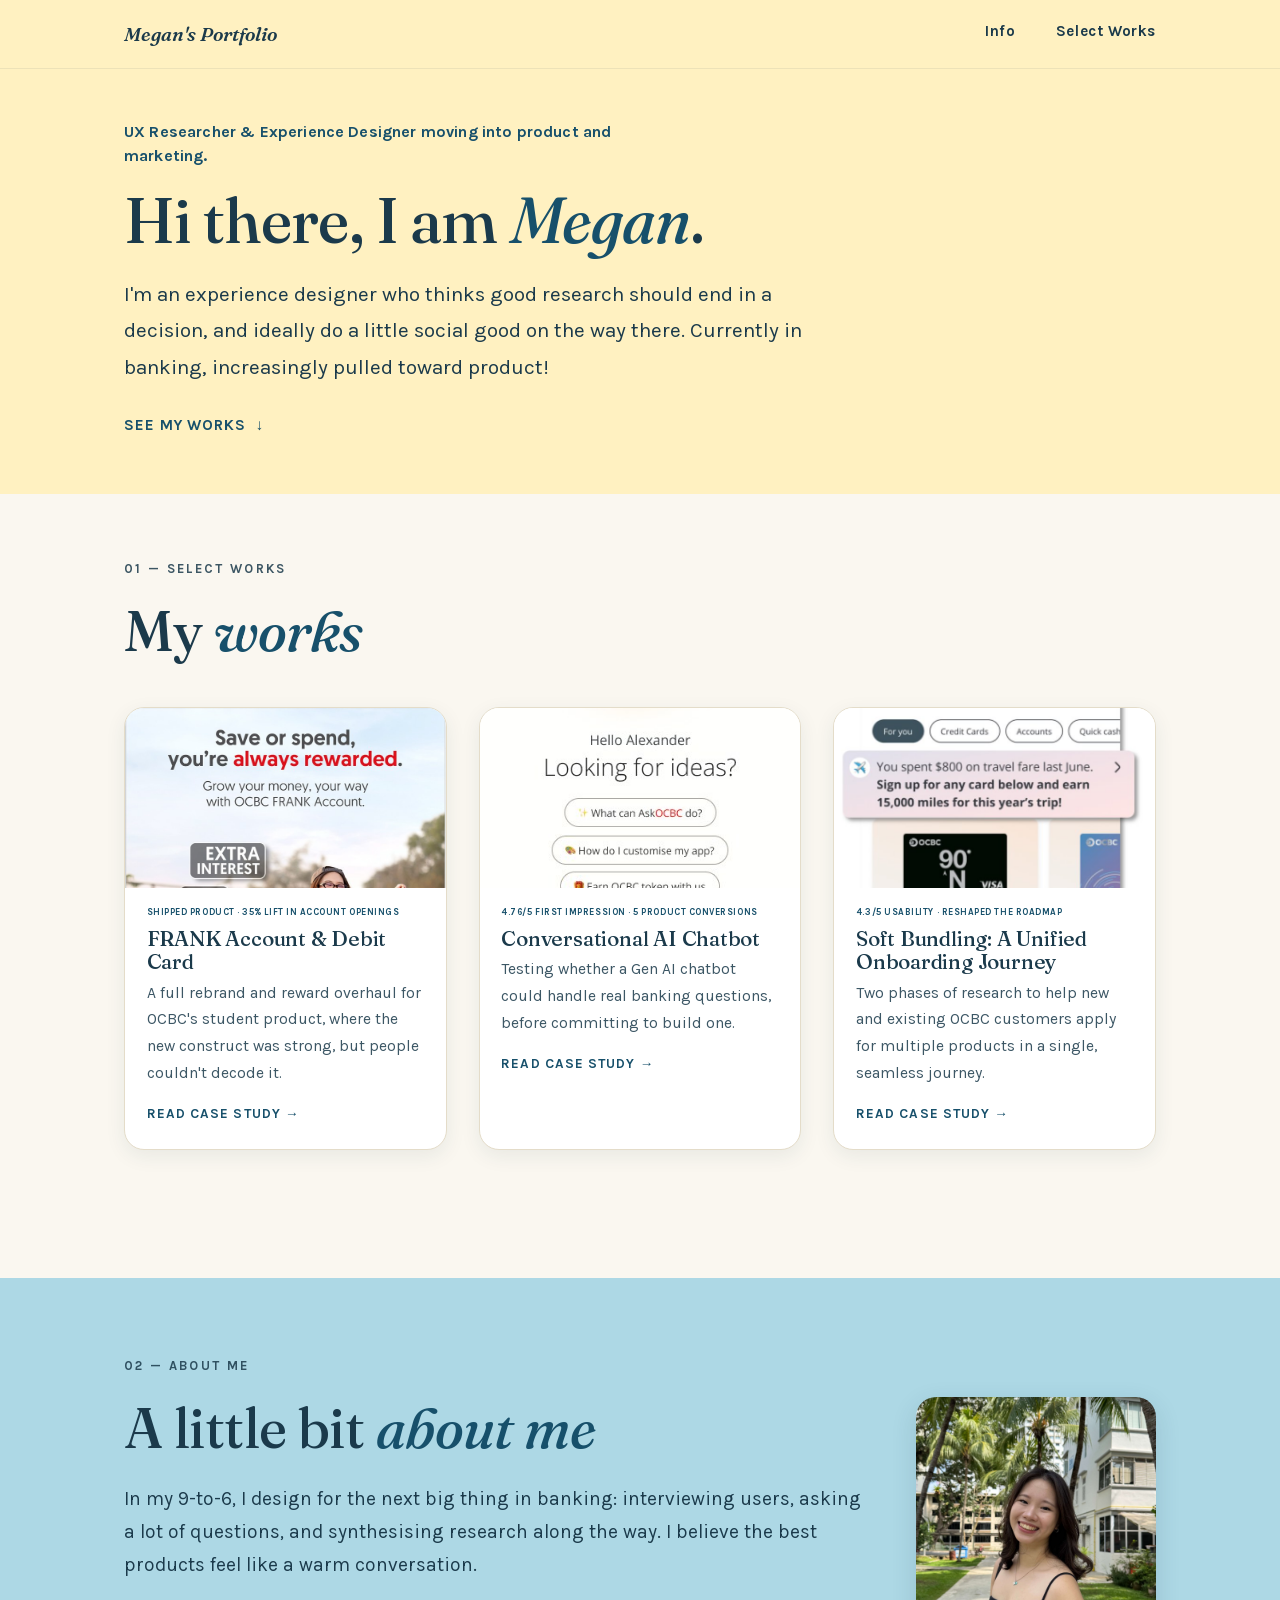
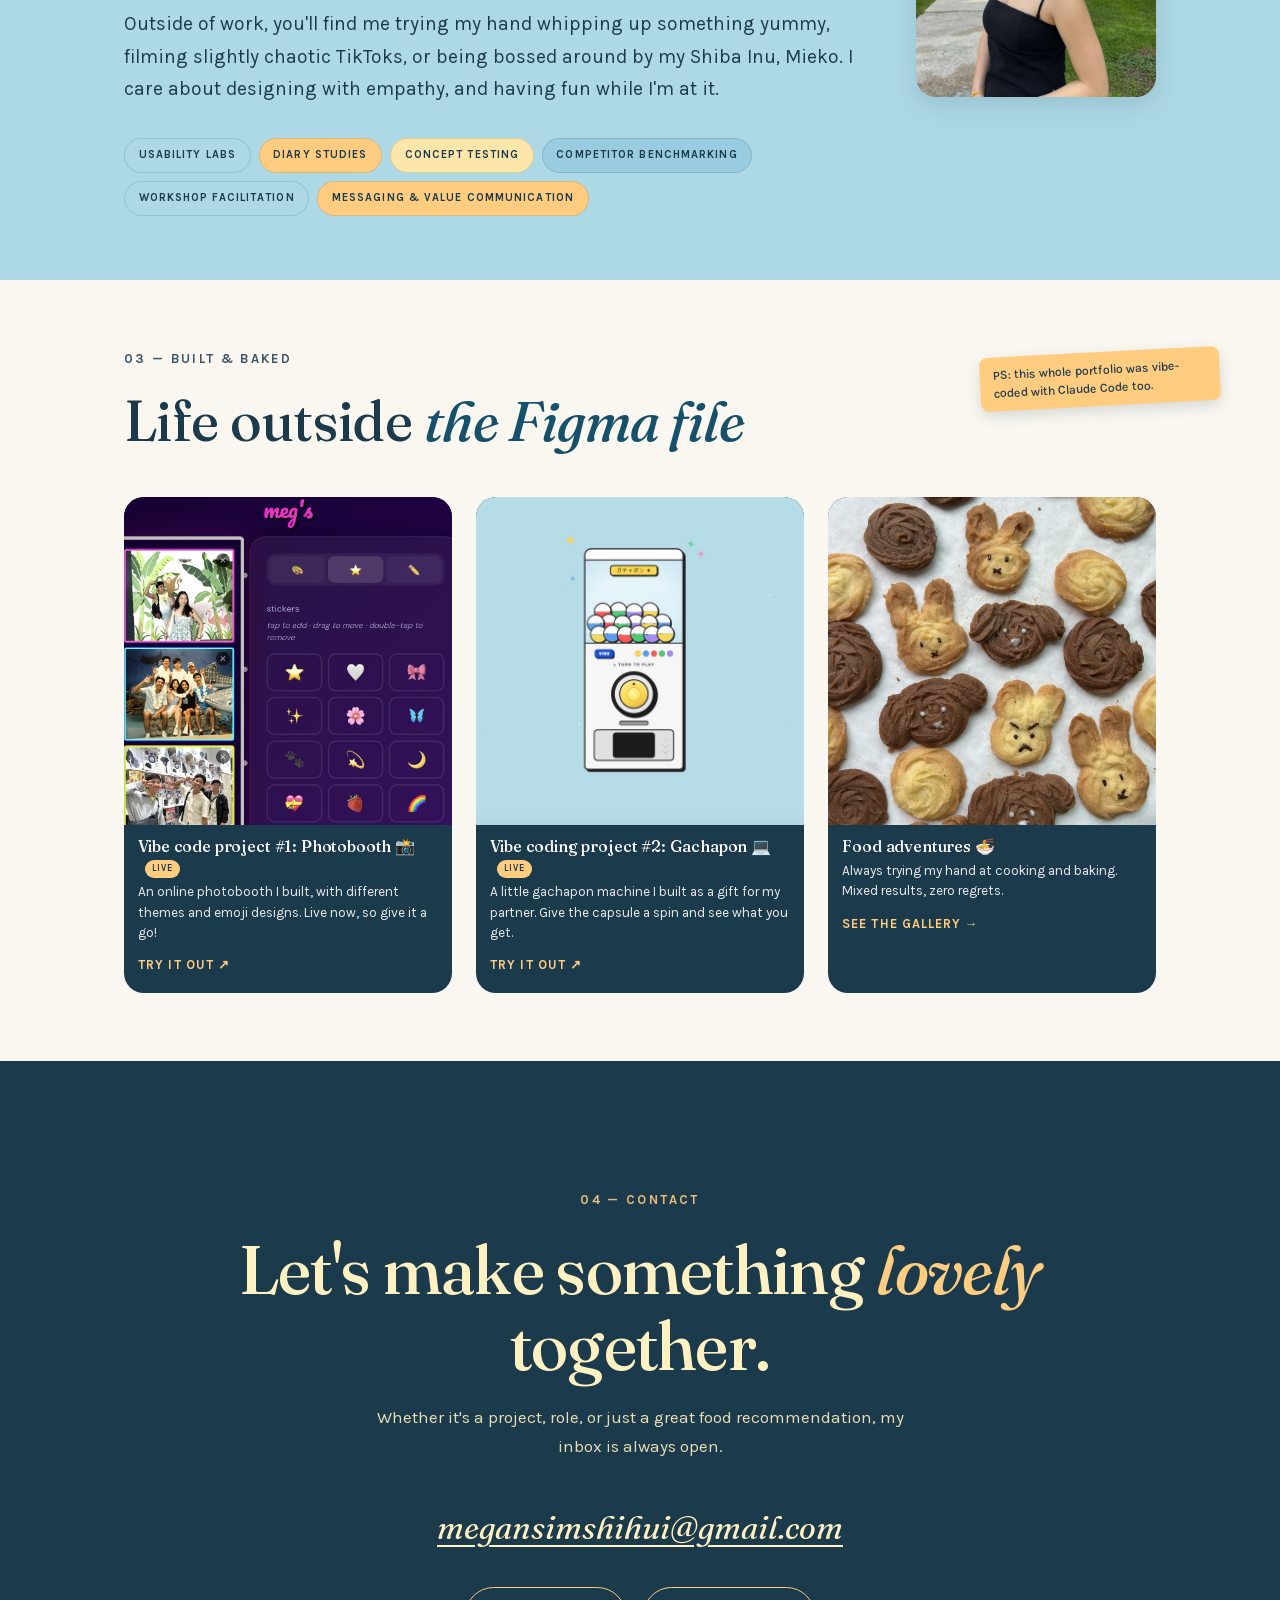
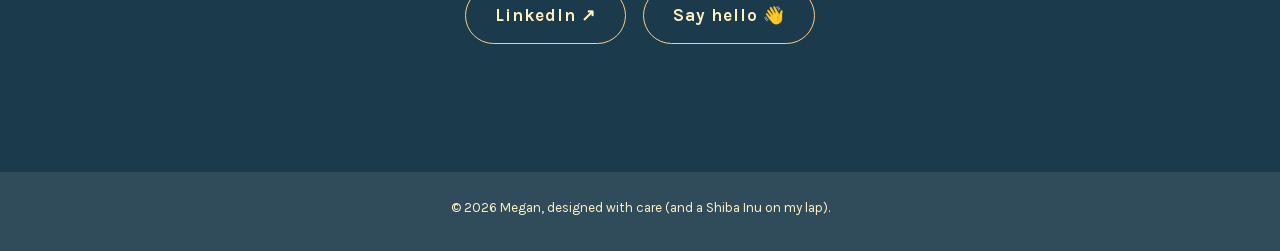
==== commit 816caf29: "Outreach-readiness pass Entry point: the hero is a plain single column again, holding only the ident" ====
--- a/index.html
+++ b/index.html
@@ -3,15 +3,30 @@
 <head>
   <meta charset="UTF-8">
   <meta name="viewport" content="width=device-width, initial-scale=1.0">
-  <title>Megan — UX &amp; Experience Designer</title>
-  <meta name="description" content="Portfolio of Megan, UX / experience designer and researcher.">
+  <title>Megan Sim | UX Researcher &amp; Experience Designer</title>
   <meta name="robots" content="noindex">  <!-- keeps the site out of Google while it's private -->
+  <meta name="description" content="UX research and experience design, currently in banking and moving into product and marketing. Case studies in usability labs, diary studies and concept testing.">
+
+  <!-- How the site looks when someone pastes a link into LinkedIn, Slack,
+       WhatsApp or similar. ✏️ The preview picture is images/og-preview.png -->
+  <meta property="og:type" content="website">
+  <meta property="og:site_name" content="Megan Sim">
+  <meta property="og:title" content="Megan Sim | UX Researcher &amp; Experience Designer">
+  <meta property="og:description" content="UX research and experience design, currently in banking and moving into product and marketing. Case studies in usability labs, diary studies and concept testing.">
+  <meta property="og:url" content="https://okbyemegs.github.io/portfolio/">
+  <meta property="og:image" content="https://okbyemegs.github.io/portfolio/images/og-preview.png">
+  <meta property="og:image:width" content="1200">
+  <meta property="og:image:height" content="630">
+  <meta name="twitter:card" content="summary_large_image">
+  <meta name="twitter:title" content="Megan Sim | UX Researcher &amp; Experience Designer">
+  <meta name="twitter:description" content="UX research and experience design, currently in banking and moving into product and marketing. Case studies in usability labs, diary studies and concept testing.">
+  <meta name="twitter:image" content="https://okbyemegs.github.io/portfolio/images/og-preview.png">
 
   <!-- Fonts: Fraunces (headings) + Karla (body) — free Google fonts,
        self-hosted in the fonts/ folder so they load fast and work offline -->
-  <link rel="stylesheet" href="fonts/fonts.css?v=2026-09-25">
-
-  <link rel="stylesheet" href="css/style.css?v=2026-09-25">
+  <link rel="stylesheet" href="fonts/fonts.css?v=2026-10-04">
+
+  <link rel="stylesheet" href="css/style.css?v=2026-10-04">
 </head>
 <body>
 
@@ -30,49 +45,40 @@
   <main>
 
   <!-- ======================================================================
-       1. INTRO + SELECT WORKS — two columns side by side on desktop.
-
-       The LEFT column is "position: sticky", so it stays put while the work
-       cards in the RIGHT column scroll past it. No JavaScript involved.
-       Below 900px the two stack: the intro first, then the cards.
+       1. HERO — deliberately spare. Identity line, name, one paragraph and
+       a quiet link down to the work. Nothing else competes for the first
+       screen.
        ====================================================================== -->
-  <div class="intro-works">
-    <div class="container intro-works-grid">
-
-      <!-- ================= LEFT: the intro that stays put ================= -->
-      <header class="intro-col">
-        <!-- ✏️ EDIT: your one-line identity / role line -->
-        <p class="hero-role">UX Researcher &amp; Experience Designer moving into product and marketing.</p>
-        <!-- "tickle-words" makes each word jiggle when the cursor is near
-             (the effect + its intensity settings live in js/tickle.js) -->
-        <h1 class="tickle-words">Hi there, I am <span class="accent">Megan</span>.</h1>
-        <!-- ✏️ EDIT: your short hero intro paragraph
-             ("tickle" = the whole block jiggles when the cursor is near) -->
-        <p class="hero-intro tickle">
-          I'm an experience designer who thinks good research should end in a
-          decision, and ideally do a little social good on the way there. Currently
-          in banking, increasingly pulled toward product!
-        </p>
-
-        <!-- The methods I work with, as small coloured pills.
-             ✏️ TO ADD OR REMOVE ONE: copy or delete a whole <li> line. The
-                colours cycle on their own, so you never pick one. -->
-        <ul class="method-pills">
-          <li>Usability labs</li>
-          <li>Diary studies</li>
-          <li>Concept testing</li>
-          <li>Competitor benchmarking</li>
-          <li>Workshop facilitation</li>
-        </ul>
-      </header>
-
-      <!-- ============ RIGHT: the work cards, scrolling normally ============
-           Each card links to its own case study page (project-1.html etc.) -->
-      <section class="works-col" id="works">
-        <span class="eyebrow">01 — Select Works</span>
-        <h2 class="section-title">My <span class="accent">works</span></h2>
-
-        <div class="works-stack">
+  <header class="hero">
+    <div class="container">
+      <!-- ✏️ EDIT: your one-line identity / role line -->
+      <p class="hero-role">UX Researcher &amp; Experience Designer moving into product and marketing.</p>
+      <!-- "tickle-words" makes each word jiggle when the cursor is near
+           (the effect + its intensity settings live in js/tickle.js) -->
+      <h1 class="tickle-words">Hi there, I am <span class="accent">Megan</span>.</h1>
+      <!-- ✏️ EDIT: your short hero intro paragraph -->
+      <p class="hero-intro tickle">
+        I'm an experience designer who thinks good research should end in a
+        decision, and ideally do a little social good on the way there. Currently
+        in banking, increasingly pulled toward product!
+      </p>
+
+      <!-- Scrolls smoothly down to the work. The arrow bounces gently, and
+           holds still for anyone who has asked for less motion. -->
+      <a class="hero-jump" href="#works">See my works <span class="hero-jump-arrow" aria-hidden="true">&#8595;</span></a>
+    </div>
+  </header>
+
+  <!-- ======================================================================
+       2. MY WORKS — three cards across on desktop, one on a phone.
+       Each card links to its own case study page (project-1.html etc.)
+       ====================================================================== -->
+  <section class="works" id="works">
+    <div class="container">
+      <span class="eyebrow">01 — Select Works</span>
+      <h2 class="section-title">My <span class="accent">works</span></h2>
+
+      <div class="works-grid">
 
           <!-- CARD 1 — ✏️ edit title & description; replace the image -->
           <a class="work-card" href="project-1.html">
@@ -84,7 +90,7 @@
               <!-- ✏️ EDIT: the little label above the title -->
               <span class="work-card-tag">Shipped product · 35% lift in account openings</span>
               <h3>FRANK Account &amp; Debit Card</h3>
-              <p>A full rebrand and reward overhaul for OCBC's student product — where the new construct was strong, but people couldn't decode it.</p>
+              <p>A full rebrand and reward overhaul for OCBC's student product, where the new construct was strong, but people couldn't decode it.</p>
               <span class="work-card-more">Read case study →</span>
             </div>
           </a>
@@ -100,7 +106,7 @@
               <!-- ✏️ EDIT: the little label above the title -->
               <span class="work-card-tag">4.76/5 first impression · 5 product conversions</span>
               <h3>Conversational AI Chatbot</h3>
-              <p>Testing whether a Gen AI chatbot could handle real banking questions — before committing to build one.</p>
+              <p>Testing whether a Gen AI chatbot could handle real banking questions, before committing to build one.</p>
               <span class="work-card-more">Read case study →</span>
             </div>
           </a>
@@ -112,17 +118,15 @@
             <div class="work-card-text">
               <!-- ✏️ EDIT: the little label above the title -->
               <span class="work-card-tag">4.3/5 usability · reshaped the roadmap</span>
-              <h3>Soft Bundling — A Unified Onboarding Journey</h3>
+              <h3>Soft Bundling: A Unified Onboarding Journey</h3>
               <p>Two phases of research to help new and existing OCBC customers apply for multiple products in a single, seamless journey.</p>
               <span class="work-card-more">Read case study →</span>
             </div>
           </a>
 
-        </div>
-      </section>
-
+      </div>
     </div>
-  </div>
+  </section>
 
     <!-- ====================================================================
          3. ABOUT ME
@@ -140,7 +144,7 @@
             <div class="about-body">
               <!-- ✏️ EDIT: your About Me paragraphs -->
               <p>
-                In my 9-to-6, I design for the next big thing in banking — interviewing
+                In my 9-to-6, I design for the next big thing in banking: interviewing
                 users, asking a lot of questions, and synthesising research along the
                 way. I believe the best products feel like a warm conversation.
               </p>
@@ -150,6 +154,18 @@
                 I care about designing with empathy, and having fun while I'm at it.
               </p>
             </div>
+
+          <!-- The methods I work with, as small coloured pills.
+               ✏️ TO ADD OR REMOVE ONE: copy or delete a whole <li> line. The
+                  colours cycle on their own, so you never pick one. -->
+          <ul class="method-pills">
+            <li>Usability labs</li>
+            <li>Diary studies</li>
+            <li>Concept testing</li>
+            <li>Competitor benchmarking</li>
+            <li>Workshop facilitation</li>
+          <li>Messaging &amp; value communication</li>
+          </ul>
           </div>
 
           <!-- ✏️ REPLACE IMAGE: overwrite images/portrait.jpg -->
@@ -172,9 +188,9 @@
         <!-- A playful aside, tacked on like a sticky note. It's plain text,
              not a link, and it never blocks clicks on the cards.
              ✏️ EDIT or delete this line freely. -->
-        <p class="fun-credit">PS — this whole portfolio was vibe-coded with Claude Code too.</p>
-
-        <span class="eyebrow">03 — Other Fun Things</span>
+        <p class="fun-credit">PS: this whole portfolio was vibe-coded with Claude Code too.</p>
+
+        <span class="eyebrow">03 — Built &amp; Baked</span>
         <h2 class="section-title">Life outside <span class="accent">the Figma file</span></h2>
 
         <div class="fun-grid">
@@ -189,9 +205,8 @@
                  cropped to fit the card (see .crop-top in css/style.css) -->
             <img class="crop-top" src="images/fun-photobooth.jpg" width="1165" height="1081" loading="lazy" alt="Screenshot of the online photobooth">
             <div class="fun-card-text">
-              <h3>Vibe code project #1: Photobooth 📸</h3>
-              <p>An online photobooth I made, filled with different themes and emoji
-                designs!</p>
+              <h3>Vibe code project #1: Photobooth 📸 <span class="live-pill">Live</span></h3>
+              <p>An online photobooth I built, with different themes and emoji designs. Live now, so give it a go!</p>
               <span class="fun-card-link">Try it out ↗</span>
             </div>
           </a>
@@ -204,9 +219,8 @@
                  trimmed off each side. -->
             <img src="images/fun-gachapon.jpg" width="1510" height="1340" loading="lazy" alt="Screenshot of the gachapon gift website">
             <div class="fun-card-text">
-              <h3>Vibe coding project #2: Gachapon 💻</h3>
-              <p>A little gachapon machine I built as a gift for my partner — give the
-                capsule a spin and see what you get.</p>
+              <h3>Vibe coding project #2: Gachapon 💻 <span class="live-pill">Live</span></h3>
+              <p>A little gachapon machine I built as a gift for my partner. Give the capsule a spin and see what you get.</p>
               <span class="fun-card-link">Try it out ↗</span>
             </div>
           </a>
@@ -254,10 +268,10 @@
 
   <footer class="site-footer">
     <!-- ✏️ EDIT: footer text -->
-    <p>© 2026 Megan — designed with care (and a Shiba Inu on my lap).</p>
+    <p>© 2026 Megan, designed with care (and a Shiba Inu on my lap).</p>
   </footer>
 
-  <script src="js/tickle.js?v=2026-09-25"></script>
-  <script src="js/sparkle.js?v=2026-09-25"></script>
+  <script src="js/tickle.js?v=2026-10-04"></script>
+  <script src="js/sparkle.js?v=2026-10-04"></script>
 </body>
 </html>
--- a/css/style.css
+++ b/css/style.css
@@ -24,7 +24,8 @@
   --off-white:   #FAF7F0;  /* warm off-white — My Works bg, project pages */
   --white:       #ffffff;  /* pure white — My Works cards */
   --navy:        #1B3A4B;  /* deep navy — main text, dark sections */
-  --navy-deep:   #12293A;  /* even darker navy, for hover states */
+  --navy-deep:   #12293A;
+  --card-edge:   #E4DCC9;  /* warm hairline around the white work cards */  /* even darker navy, for hover states */
   --accent:      #17506B;  /* deep ocean blue — italic accents & links
                               (dark enough to read on every background) */
 
@@ -189,34 +190,44 @@
 /* --------------------------------------------------------------------------
    4. HERO
    -------------------------------------------------------------------------- */
-.intro-works {
+.hero {
   background: var(--cream);
-  padding-top: clamp(2.5rem, 6vw, 4.5rem);
-  padding-bottom: var(--section-pad);
-}
-
-/* Two columns: the intro on the left, the work cards on the right.
-   "align-items: start" is what MAKES THE STICKY WORK — without it the left
-   column is stretched to the full height of the row and has nothing to
-   stick within. Don't remove it. */
-.intro-works-grid {
-  display: grid;
-  grid-template-columns: 38fr 62fr;
-  gap: clamp(2rem, 5vw, 4.5rem);
-  align-items: start;
-}
-
-/* The intro stays put while the cards scroll past it. The offset clears the
-   sticky nav bar above (--nav-h) plus a little breathing room. */
-.intro-col {
-  position: sticky;
-  top: calc(var(--nav-h) + 1.5rem);
-}
-
-/* The three cards, stacked down the right-hand column */
-.works-stack {
-  display: grid;
-  gap: clamp(1.5rem, 3vw, 2.5rem);
+  padding-top: clamp(2rem, 4vw, 3.25rem);
+  padding-bottom: clamp(2rem, 4vw, 3.25rem);
+}
+
+/* A quiet link down to the work, with a gently bouncing arrow. */
+.hero-jump {
+  display: inline-block;
+  margin-top: clamp(1.25rem, 2.5vw, 1.75rem);
+  font-family: var(--font-body);
+  font-size: 0.95rem;
+  font-weight: 700;
+  letter-spacing: 0.06em;
+  text-transform: uppercase;
+  text-decoration: none;
+  color: var(--accent);
+  border-bottom: 2px solid transparent;
+  padding-bottom: 2px;
+}
+
+.hero-jump:hover,
+.hero-jump:focus-visible { border-bottom-color: var(--accent); }
+
+.hero-jump-arrow {
+  display: inline-block;
+  margin-left: 0.3rem;
+  animation: hero-nudge 1.8s ease-in-out infinite;
+}
+
+@keyframes hero-nudge {
+  0%, 100% { transform: translateY(0); }
+  50%      { transform: translateY(4px); }
+}
+
+/* Anyone who has asked their system for less motion gets a still arrow. */
+@media (prefers-reduced-motion: reduce) {
+  .hero-jump-arrow { animation: none; }
 }
 
 /* The short role line above "Hi there, I am Megan."
@@ -232,9 +243,9 @@
   margin-bottom: 1rem;
 }
 
-.intro-col h1 {
-  font-size: clamp(2.5rem, 4.6vw, 3.9rem);
-  margin-bottom: 1.5rem;
+.hero h1 {
+  font-size: clamp(2.5rem, 5vw, 4.25rem);
+  margin-bottom: 1.25rem;
 }
 
 .hero-intro {
@@ -342,6 +353,15 @@
 /* --------------------------------------------------------------------------
    6. MY WORKS — the 3 project cards
    -------------------------------------------------------------------------- */
+/* ✏️ The works section sits on the warm off-white, with white cards on top */
+.works { background: var(--off-white); padding: clamp(2.5rem, 5vw, 4rem) 0 var(--section-pad); }
+
+.works-grid {
+  display: grid;
+  grid-template-columns: repeat(3, 1fr);
+  gap: clamp(1.25rem, 2.5vw, 2rem);
+}
+
 /* The whole card is one big link */
 .work-card {
   display: block;
@@ -350,7 +370,8 @@
   border-radius: 1.25rem;
   overflow: hidden;
   background: var(--white);
-  /* soft shadow lifts the white card off the off-white section */
+  /* A warm hairline edge separates the white card from the off-white band */
+  border: 1px solid var(--card-edge);
   box-shadow: 0 6px 20px rgba(27, 58, 75, 0.08);
   transition: transform 0.25s ease, box-shadow 0.25s ease;
 }
@@ -362,11 +383,14 @@
 
 .work-card img {
   width: 100%;
-  aspect-ratio: 4 / 3;
+  /* Deliberately short and wide. A taller image pushed the second card
+     entirely below the fold, so nothing told you there was more to scroll.
+     ✏️ Make the second number bigger for shorter cards, smaller for taller. */
+  aspect-ratio: 16 / 9;
   object-fit: cover;
 }
 
-.work-card-text { padding: 1.5rem 1.5rem 1.75rem; }
+.work-card-text { padding: 1.15rem 1.35rem 1.35rem; }
 
 /* The little label above each project title, e.g.
    "SHIPPED PRODUCT · 35% LIFT IN ACCOUNT OPENINGS".
@@ -396,8 +420,8 @@
 }
 
 .work-card h3 {
-  font-size: 1.45rem;
-  margin-bottom: 0.5rem;
+  font-size: 1.3rem;
+  margin-bottom: 0.4rem;
 }
 
 .work-card p { font-size: 0.98rem; opacity: 0.85; }
@@ -416,7 +440,7 @@
    7. OTHER FUN THINGS
    -------------------------------------------------------------------------- */
 /* Tighter than the other sections, so all four cards read as one grid */
-.fun { background: var(--yellow); padding: clamp(2.75rem, 6vw, 4.25rem) 0; }
+.fun { background: var(--off-white); padding: clamp(2.75rem, 6vw, 4.25rem) 0; }
 
 /* The container becomes the anchor the sticky note is positioned against. */
 .fun .container { position: relative; }
@@ -514,6 +538,22 @@
    match — tighter padding, a smaller heading that won't wrap awkwardly, and
    slightly smaller body copy. Together this keeps the section to about one
    screen. */
+/* The little LIVE badge on the two projects that are online */
+.live-pill {
+  display: inline-block;
+  vertical-align: middle;
+  margin-left: 0.4rem;
+  font-family: var(--font-body);
+  font-size: 0.56rem;
+  font-weight: 700;
+  letter-spacing: 0.12em;
+  text-transform: uppercase;
+  color: var(--navy);
+  background: var(--orange-soft);
+  padding: 0.2rem 0.45rem;
+  border-radius: 999px;
+}
+
 .fun-card-text { padding: 0.7rem 0.9rem 0.9rem; }
 
 .fun-card h3 {
@@ -1345,10 +1385,7 @@
    11. RESPONSIVE — tablets & phones
    -------------------------------------------------------------------------- */
 @media (max-width: 900px) {
-  /* The two homepage columns stack: intro first, then the work cards.
-     The intro also stops sticking — there's no room for it to be useful. */
-  .intro-works-grid { grid-template-columns: 1fr; gap: clamp(2rem, 6vw, 3rem); }
-  .intro-col { position: static; top: auto; }
+  .works-grid { grid-template-columns: 1fr; max-width: 26rem; margin: 0 auto; }
 
   .food-grid { grid-template-columns: repeat(2, 1fr); }   /* tablet */
   .fun-grid { grid-template-columns: repeat(2, 1fr); }    /* tablet */
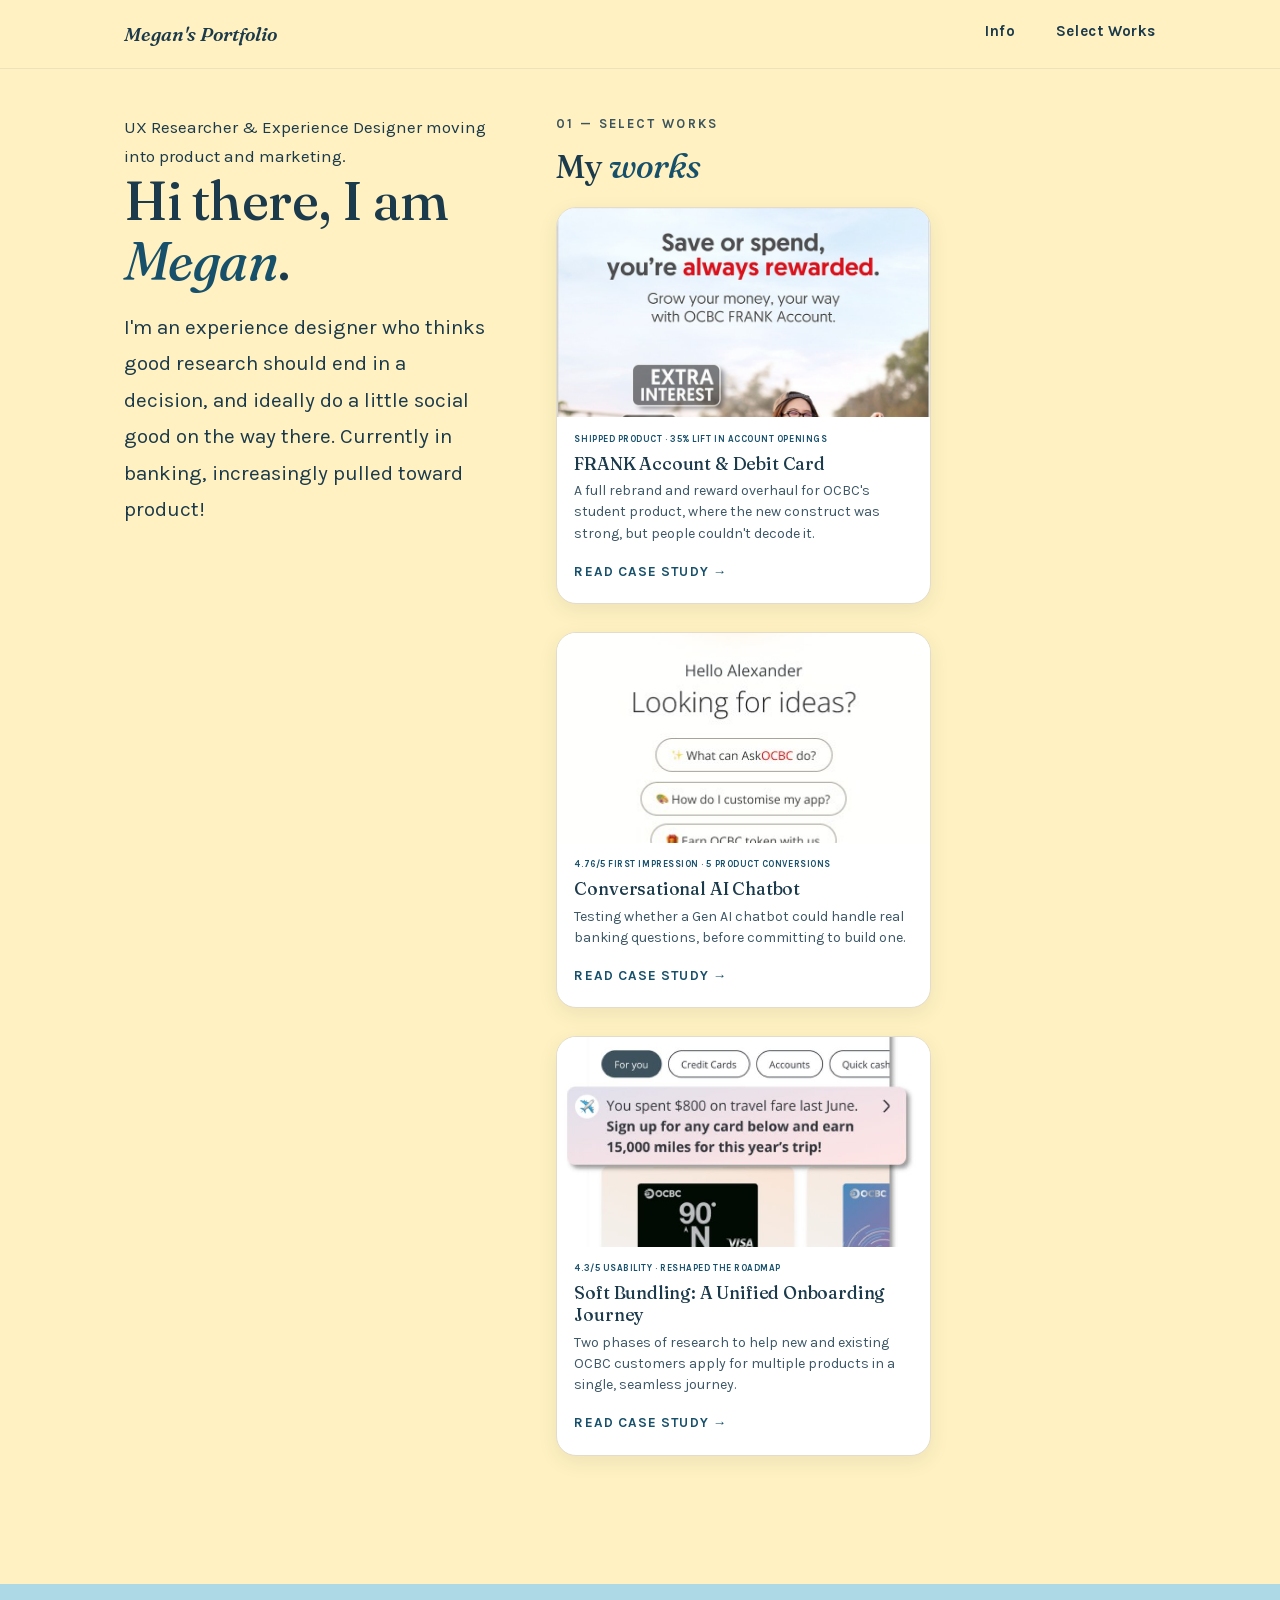
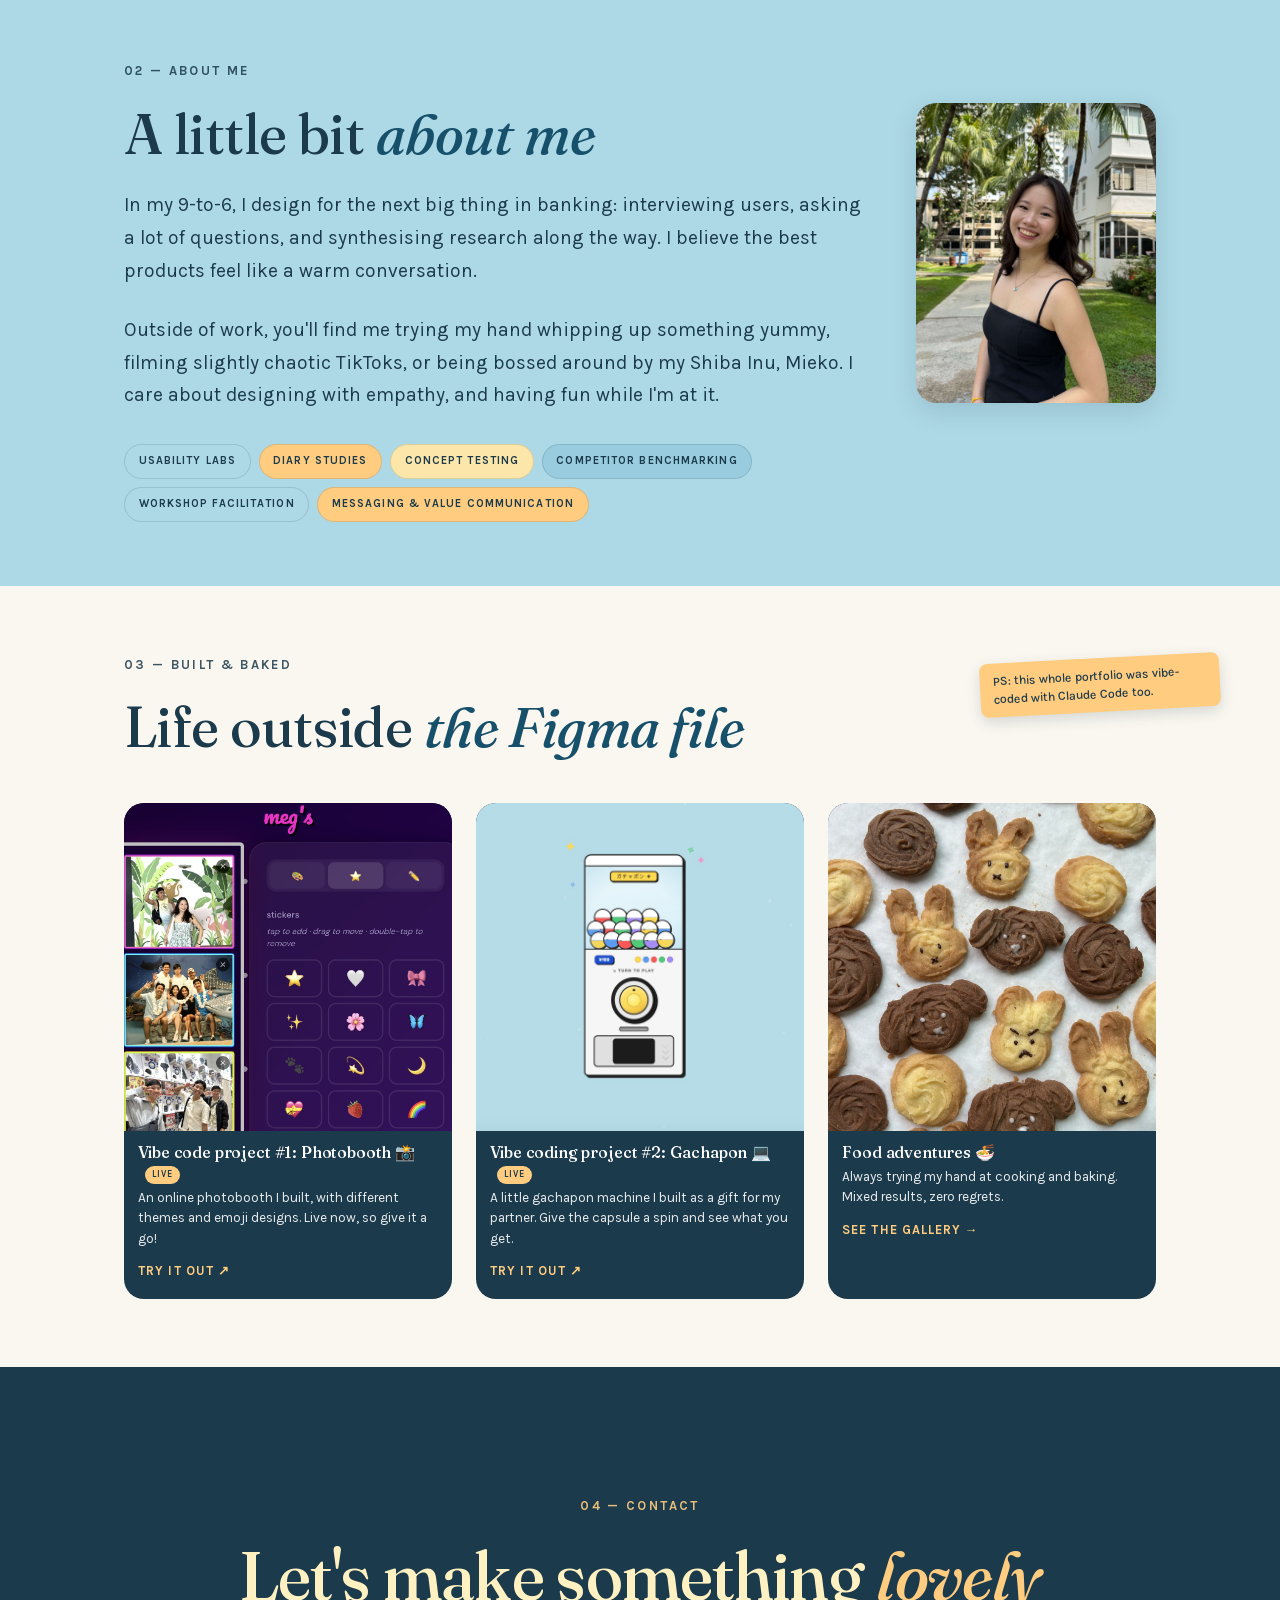
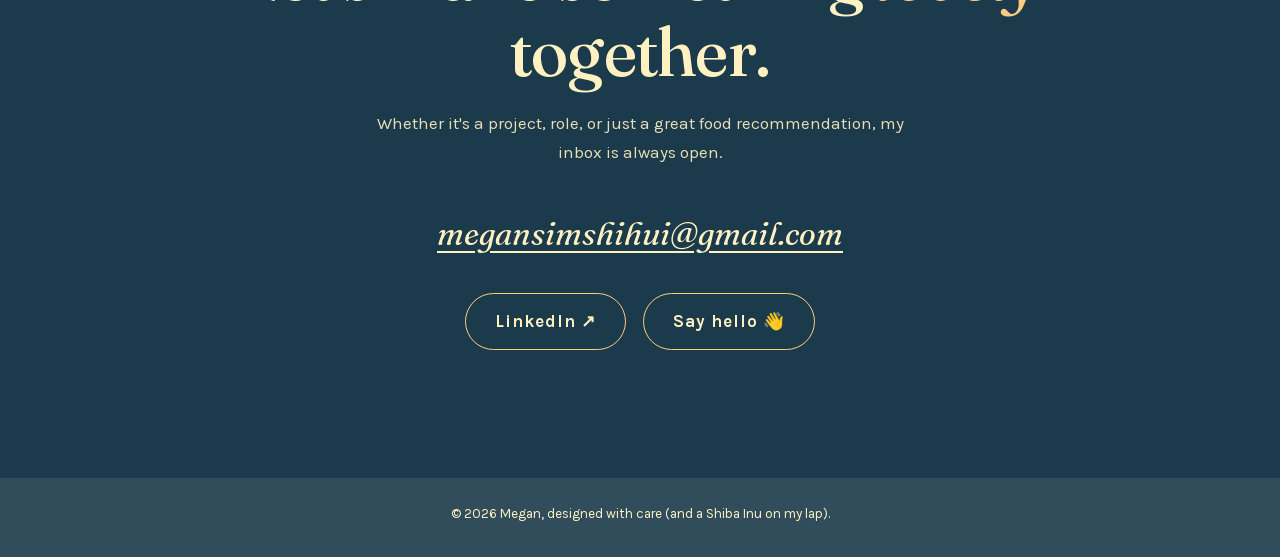
==== commit 45d98c7f: "Restore the sticky two-column homepage layout Taken from commit cb1adea, where the split last worked" ====
--- a/index.html
+++ b/index.html
@@ -45,40 +45,42 @@
   <main>
 
   <!-- ======================================================================
-       1. HERO — deliberately spare. Identity line, name, one paragraph and
-       a quiet link down to the work. Nothing else competes for the first
-       screen.
+       1. INTRO + SELECT WORKS — two columns side by side on desktop.
+
+       The LEFT column is "position: sticky", so it stays put while the work
+       cards in the RIGHT column scroll past it. No JavaScript involved.
+       Below 900px the two stack: the intro first, then the cards.
        ====================================================================== -->
-  <header class="hero">
-    <div class="container">
-      <!-- ✏️ EDIT: your one-line identity / role line -->
-      <p class="hero-role">UX Researcher &amp; Experience Designer moving into product and marketing.</p>
-      <!-- "tickle-words" makes each word jiggle when the cursor is near
-           (the effect + its intensity settings live in js/tickle.js) -->
-      <h1 class="tickle-words">Hi there, I am <span class="accent">Megan</span>.</h1>
-      <!-- ✏️ EDIT: your short hero intro paragraph -->
-      <p class="hero-intro tickle">
-        I'm an experience designer who thinks good research should end in a
-        decision, and ideally do a little social good on the way there. Currently
-        in banking, increasingly pulled toward product!
-      </p>
-
-      <!-- Scrolls smoothly down to the work. The arrow bounces gently, and
-           holds still for anyone who has asked for less motion. -->
-      <a class="hero-jump" href="#works">See my works <span class="hero-jump-arrow" aria-hidden="true">&#8595;</span></a>
-    </div>
-  </header>
-
-  <!-- ======================================================================
-       2. MY WORKS — three cards across on desktop, one on a phone.
-       Each card links to its own case study page (project-1.html etc.)
-       ====================================================================== -->
-  <section class="works" id="works">
-    <div class="container">
-      <span class="eyebrow">01 — Select Works</span>
-      <h2 class="section-title">My <span class="accent">works</span></h2>
-
-      <div class="works-grid">
+  <div class="intro-works">
+    <div class="container intro-works-grid">
+
+      <!-- ================= LEFT: the intro that stays put ================= -->
+      <header class="intro-col">
+        <!-- ✏️ EDIT: your one-line identity / role line -->
+        <p class="hero-role">UX Researcher &amp; Experience Designer moving into product and marketing.</p>
+        <!-- "tickle-words" makes each word jiggle when the cursor is near
+             (the effect + its intensity settings live in js/tickle.js) -->
+        <h1 class="tickle-words">Hi there, I am <span class="accent">Megan</span>.</h1>
+        <!-- ✏️ EDIT: your short hero intro paragraph -->
+        <p class="hero-intro tickle">
+          I'm an experience designer who thinks good research should end in a
+          decision, and ideally do a little social good on the way there. Currently
+          in banking, increasingly pulled toward product!
+        </p>
+
+        <!-- Only shown once the columns stack on a phone, where the cards are
+             no longer sitting right beside this text. The arrow bounces
+             gently, and holds still for anyone who asked for less motion. -->
+        <a class="hero-jump" href="#works">See my works <span class="hero-jump-arrow" aria-hidden="true">&#8595;</span></a>
+      </header>
+
+      <!-- ============ RIGHT: the work cards, scrolling normally ============
+           Each card links to its own case study page (project-1.html etc.) -->
+      <section class="works-col" id="works">
+        <span class="eyebrow">01 — Select Works</span>
+        <h2 class="section-title">My <span class="accent">works</span></h2>
+
+        <div class="works-stack">
 
           <!-- CARD 1 — ✏️ edit title & description; replace the image -->
           <a class="work-card" href="project-1.html">
@@ -124,9 +126,11 @@
             </div>
           </a>
 
-      </div>
+        </div>
+      </section>
+
     </div>
-  </section>
+  </div>
 
     <!-- ====================================================================
          3. ABOUT ME
--- a/css/style.css
+++ b/css/style.css
@@ -190,29 +190,55 @@
 /* --------------------------------------------------------------------------
    4. HERO
    -------------------------------------------------------------------------- */
-.hero {
+/* Restored from commit cb1adea — the sticky two-column top of the homepage. */
+.intro-works {
   background: var(--cream);
-  padding-top: clamp(2rem, 4vw, 3.25rem);
-  padding-bottom: clamp(2rem, 4vw, 3.25rem);
-}
-
-/* A quiet link down to the work, with a gently bouncing arrow. */
-.hero-jump {
-  display: inline-block;
-  margin-top: clamp(1.25rem, 2.5vw, 1.75rem);
-  font-family: var(--font-body);
-  font-size: 0.95rem;
-  font-weight: 700;
-  letter-spacing: 0.06em;
-  text-transform: uppercase;
-  text-decoration: none;
-  color: var(--accent);
-  border-bottom: 2px solid transparent;
-  padding-bottom: 2px;
-}
-
-.hero-jump:hover,
-.hero-jump:focus-visible { border-bottom-color: var(--accent); }
+  padding-top: clamp(1.75rem, 3.5vw, 2.75rem);
+  padding-bottom: var(--section-pad);
+}
+
+/* Two columns: the intro on the left, the work cards on the right.
+   "align-items: start" is what MAKES THE STICKY WORK — without it the left
+   column is stretched to the full height of the row and has nothing to
+   stick within. Don't remove it. */
+.intro-works-grid {
+  display: grid;
+  grid-template-columns: 38fr 62fr;
+  gap: clamp(2rem, 5vw, 4.5rem);
+  align-items: start;
+}
+
+/* The intro stays put while the cards scroll past it. The offset clears the
+   sticky nav bar above (--nav-h) plus a little breathing room. */
+.intro-col {
+  position: sticky;
+  top: calc(var(--nav-h) + 1.5rem);
+}
+
+/* The three cards, stacked down the right-hand column.
+   The width is capped so no cover image is ever blown up past its own
+   pixels. The cap is set by the SMALLEST source on the page, which is
+   chatbot-card.jpg at 375px wide.
+   ✏️ If you re-export that cover bigger, raise this number to match and the
+      cards grow with it. */
+.works-stack {
+  display: grid;
+  gap: clamp(1.25rem, 2.5vw, 1.75rem);
+  max-width: 375px;
+}
+
+/* "My works" is a column heading here, not a full-width section title, so
+   it is set smaller and tighter than the ones further down the page. */
+.works-col .section-title {
+  font-size: clamp(1.6rem, 2.6vw, 2.1rem);
+  margin-bottom: clamp(1rem, 2vw, 1.4rem);
+}
+
+.works-col .eyebrow { margin-bottom: 0.75rem; }
+
+/* The jump link is only needed once the columns stack and the cards are no
+   longer beside the text, so it is hidden while the split layout is on. */
+.hero-jump { display: none; }
 
 .hero-jump-arrow {
   display: inline-block;
@@ -230,22 +256,9 @@
   .hero-jump-arrow { animation: none; }
 }
 
-/* The short role line above "Hi there, I am Megan."
-   Kept small and quiet so the name still leads. */
-.hero-role {
-  font-family: var(--font-body);
-  font-size: clamp(0.9rem, 1.3vw, 1rem);
-  font-weight: 700;
-  line-height: 1.5;
-  letter-spacing: 0.01em;
-  color: var(--accent);
-  max-width: 32em;
-  margin-bottom: 1rem;
-}
-
-.hero h1 {
-  font-size: clamp(2.5rem, 5vw, 4.25rem);
-  margin-bottom: 1.25rem;
+.intro-col h1 {
+  font-size: clamp(2.3rem, 4.2vw, 3.5rem);
+  margin-bottom: 1.1rem;
 }
 
 .hero-intro {
@@ -353,15 +366,6 @@
 /* --------------------------------------------------------------------------
    6. MY WORKS — the 3 project cards
    -------------------------------------------------------------------------- */
-/* ✏️ The works section sits on the warm off-white, with white cards on top */
-.works { background: var(--off-white); padding: clamp(2.5rem, 5vw, 4rem) 0 var(--section-pad); }
-
-.works-grid {
-  display: grid;
-  grid-template-columns: repeat(3, 1fr);
-  gap: clamp(1.25rem, 2.5vw, 2rem);
-}
-
 /* The whole card is one big link */
 .work-card {
   display: block;
@@ -390,7 +394,7 @@
   object-fit: cover;
 }
 
-.work-card-text { padding: 1.15rem 1.35rem 1.35rem; }
+.work-card-text { padding: 0.95rem 1.1rem 1.15rem; }
 
 /* The little label above each project title, e.g.
    "SHIPPED PRODUCT · 35% LIFT IN ACCOUNT OPENINGS".
@@ -420,11 +424,12 @@
 }
 
 .work-card h3 {
-  font-size: 1.3rem;
-  margin-bottom: 0.4rem;
-}
-
-.work-card p { font-size: 0.98rem; opacity: 0.85; }
+  font-size: 1.1rem;
+  line-height: 1.25;
+  margin-bottom: 0.35rem;
+}
+
+.work-card p { font-size: 0.88rem; line-height: 1.5; opacity: 0.85; }
 
 .work-card-more {
   display: inline-block;
@@ -1385,7 +1390,12 @@
    11. RESPONSIVE — tablets & phones
    -------------------------------------------------------------------------- */
 @media (max-width: 900px) {
-  .works-grid { grid-template-columns: 1fr; max-width: 26rem; margin: 0 auto; }
+  /* The two homepage columns stack: intro first, then the work cards.
+     The intro stops sticking, and the jump link appears because the cards
+     are no longer sitting beside the text. */
+  .intro-works-grid { grid-template-columns: 1fr; gap: clamp(1.75rem, 5vw, 2.5rem); }
+  .intro-col { position: static; top: auto; }
+  .hero-jump { display: inline-block; }
 
   .food-grid { grid-template-columns: repeat(2, 1fr); }   /* tablet */
   .fun-grid { grid-template-columns: repeat(2, 1fr); }    /* tablet */
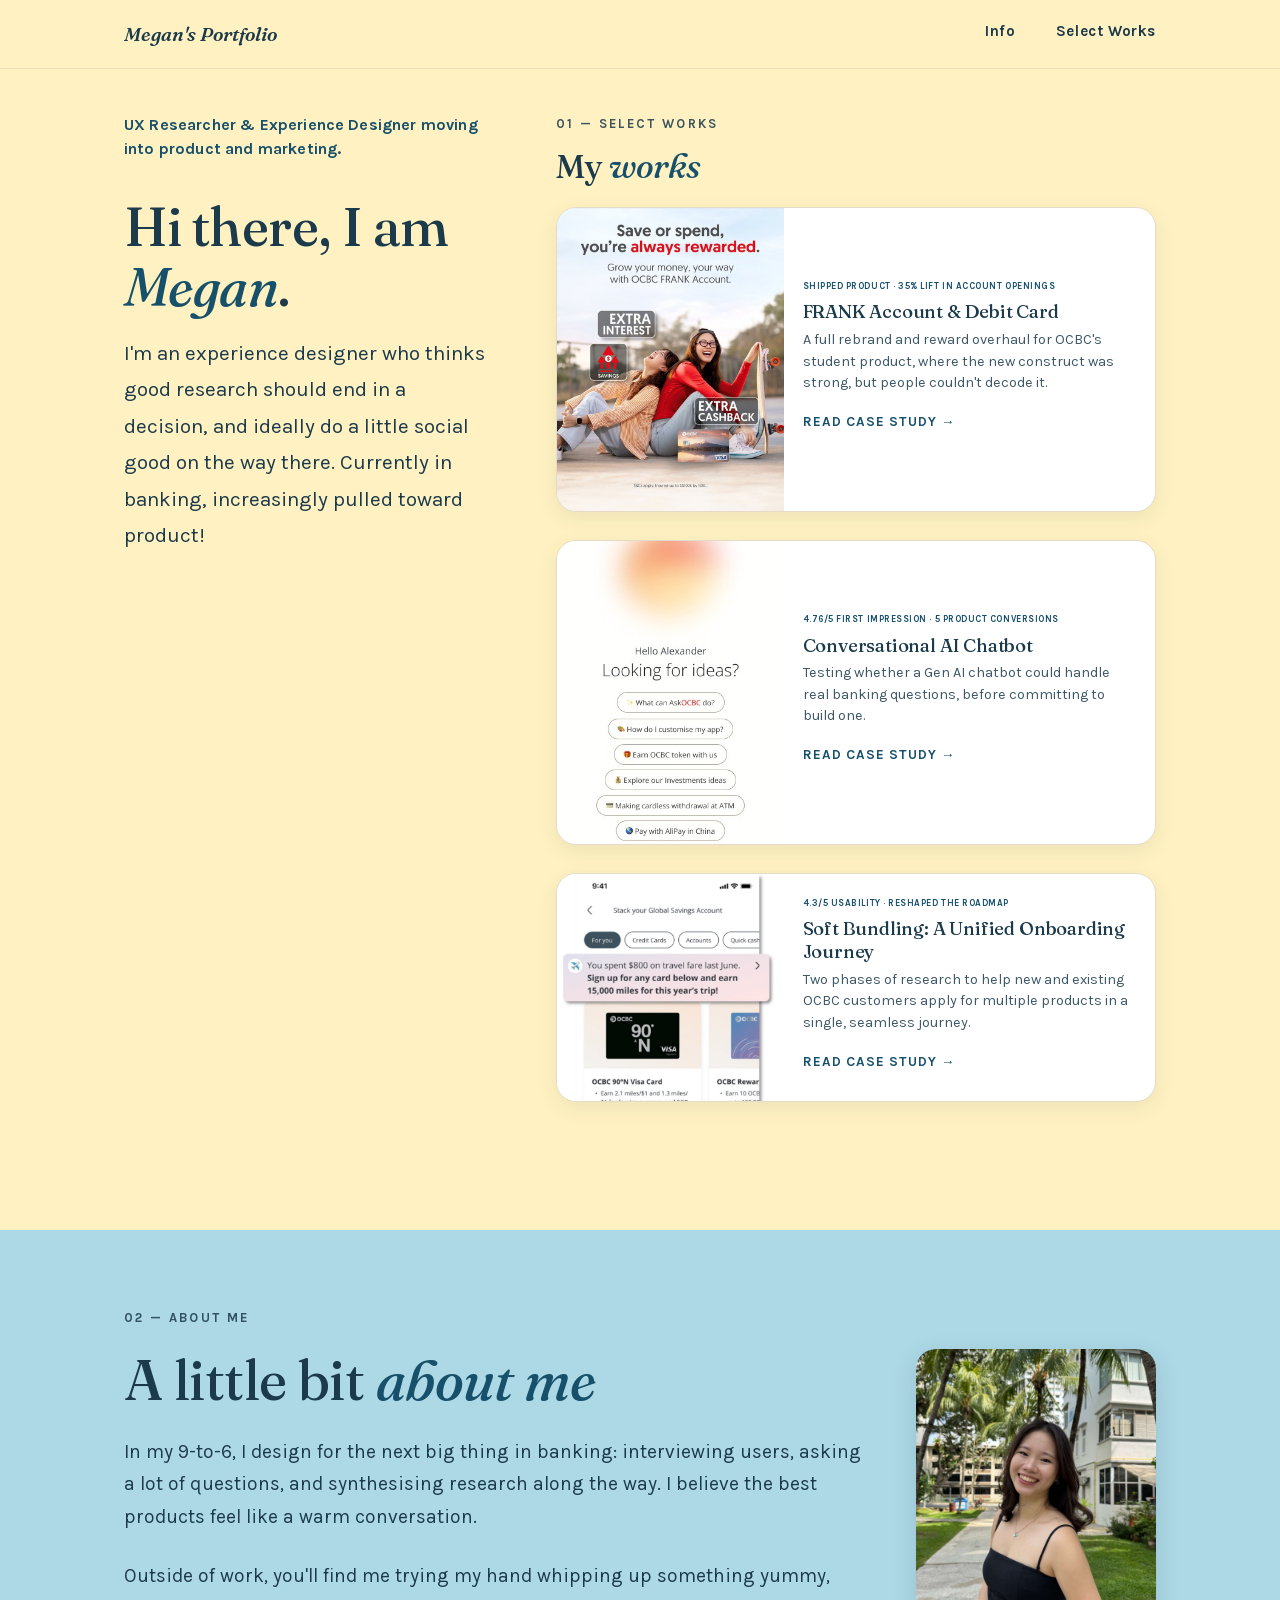
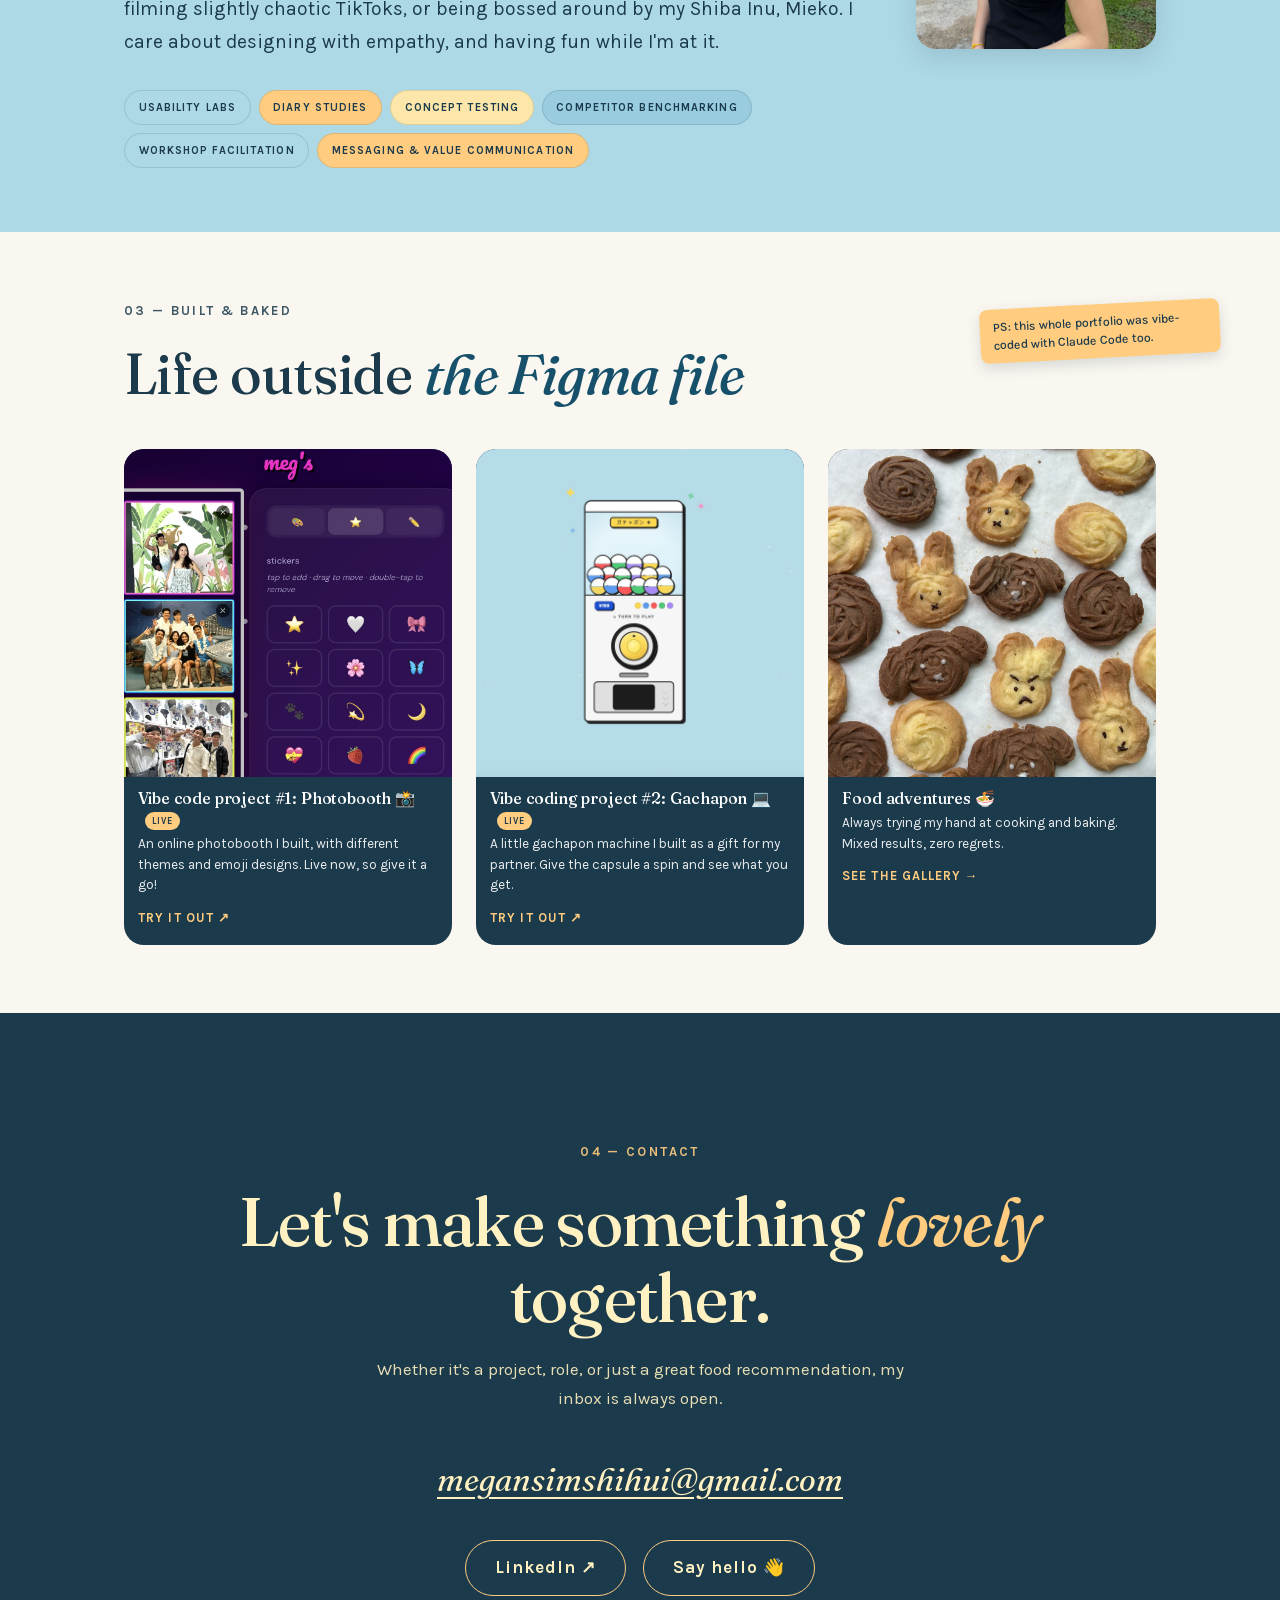
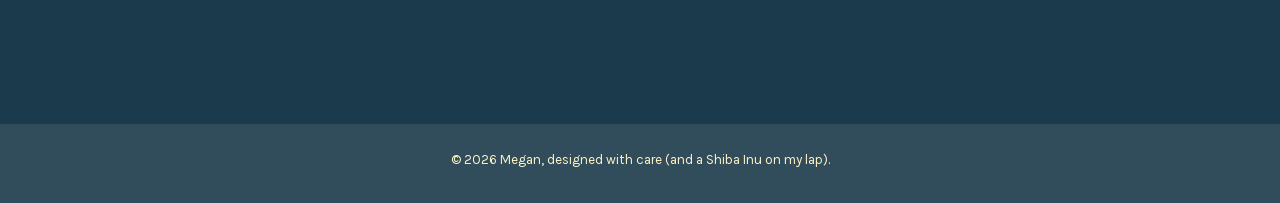
==== commit ed7eac2a: "Widen the Soft Bundling cover's panel, and stop cropping on mobile bundling-card.jpg is 682x698, ess" ====
--- a/index.html
+++ b/index.html
@@ -116,7 +116,9 @@
           <!-- CARD 3 — ✏️ edit title & description; replace the image -->
           <a class="work-card" href="project-3.html">
             <!-- ✏️ REPLACE IMAGE: overwrite images/bundling-card.jpg -->
-            <img src="images/bundling-card.jpg" width="682" height="698" loading="lazy" alt="Soft Bundling cover image">
+            <!-- "panel-square" widens this cover's panel: the picture is almost
+                 square, so the default portrait panel was trimming its sides -->
+            <img class="panel-square" src="images/bundling-card.jpg" width="682" height="698" loading="lazy" alt="Soft Bundling cover image">
             <div class="work-card-text">
               <!-- ✏️ EDIT: the little label above the title -->
               <span class="work-card-tag">4.3/5 usability · reshaped the roadmap</span>
--- a/css/style.css
+++ b/css/style.css
@@ -215,16 +215,15 @@
   top: calc(var(--nav-h) + 1.5rem);
 }
 
-/* The three cards, stacked down the right-hand column.
-   The width is capped so no cover image is ever blown up past its own
-   pixels. The cap is set by the SMALLEST source on the page, which is
-   chatbot-card.jpg at 375px wide.
-   ✏️ If you re-export that cover bigger, raise this number to match and the
-      cards grow with it. */
+/* The three cards, stacked down the right-hand column, filling its width.
+   NOTE ON SHARPNESS: at this width the cover images are displayed about
+   593px wide. frank-card.jpg (806px) and bundling-card.jpg (682px) have
+   the pixels for it; chatbot-card.jpg is only 375px wide and is stretched
+   to fit, so it looks softer than the other two. Re-exporting that one
+   cover at about 1200px wide is the fix. */
 .works-stack {
   display: grid;
   gap: clamp(1.25rem, 2.5vw, 1.75rem);
-  max-width: 375px;
 }
 
 /* "My works" is a column heading here, not a full-width section title, so
@@ -254,6 +253,21 @@
 /* Anyone who has asked their system for less motion gets a still arrow. */
 @media (prefers-reduced-motion: reduce) {
   .hero-jump-arrow { animation: none; }
+}
+
+/* The short role line above "Hi there, I am Megan."
+   Kept small and quiet so the name still leads.
+   ✏️ The margin below is the breathing room before the big heading —
+      raise it to push them further apart. */
+.hero-role {
+  font-family: var(--font-body);
+  font-size: clamp(0.9rem, 1.3vw, 1rem);
+  font-weight: 700;
+  line-height: 1.5;
+  letter-spacing: 0.01em;
+  color: var(--accent);
+  max-width: 32em;
+  margin-bottom: clamp(1.5rem, 3vw, 2.25rem);
 }
 
 .intro-col h1 {
@@ -385,16 +399,38 @@
   box-shadow: 0 18px 40px rgba(27, 58, 75, 0.18);
 }
 
+/* Cover image. On desktop this sits BESIDE the text in a portrait-shaped
+   panel (see .work-card below), because every cover is a tall or square
+   picture and a short wide slot was throwing most of each one away. */
 .work-card img {
   width: 100%;
-  /* Deliberately short and wide. A taller image pushed the second card
-     entirely below the fold, so nothing told you there was more to scroll.
-     ✏️ Make the second number bigger for shorter cards, smaller for taller. */
-  aspect-ratio: 16 / 9;
+  height: 100%;
+  aspect-ratio: 3 / 4;
   object-fit: cover;
 }
 
-.work-card-text { padding: 0.95rem 1.1rem 1.15rem; }
+/* A squarer panel for a cover that is itself nearly square. The default
+   3:4 panel suits tall images; a square one would waste the tall ones but
+   is right for this shape, so it is opt-in per image.
+   ✏️ Add class="panel-square" to an <img> whose picture is being trimmed
+      too much at the sides. */
+.work-card img.panel-square { aspect-ratio: 1 / 1; }
+
+/* Desktop: image on the left, words on the right. The card is only as tall
+   as the picture, which is how it stays compact while showing much more of
+   it than a cropped strip ever did.
+   ✏️ Change "38%" to give the picture more or less of the card. */
+@media (min-width: 901px) {
+  .work-card {
+    display: grid;
+    grid-template-columns: 38% 1fr;
+    align-items: stretch;
+  }
+  .work-card img { height: 100%; }
+  .work-card-text { align-self: center; }
+}
+
+.work-card-text { padding: 0.9rem 1.15rem 1.1rem; }
 
 /* The little label above each project title, e.g.
    "SHIPPED PRODUCT · 35% LIFT IN ACCOUNT OPENINGS".
@@ -424,12 +460,12 @@
 }
 
 .work-card h3 {
-  font-size: 1.1rem;
+  font-size: 1.15rem;
   line-height: 1.25;
   margin-bottom: 0.35rem;
 }
 
-.work-card p { font-size: 0.88rem; line-height: 1.5; opacity: 0.85; }
+.work-card p { font-size: 0.9rem; line-height: 1.5; opacity: 0.85; }
 
 .work-card-more {
   display: inline-block;
@@ -1394,6 +1430,12 @@
      The intro stops sticking, and the jump link appears because the cards
      are no longer sitting beside the text. */
   .intro-works-grid { grid-template-columns: 1fr; gap: clamp(1.75rem, 5vw, 2.5rem); }
+  /* Stacked card: the picture sits on top again, but keeps the same
+     portrait window as the desktop layout — a shallower one was throwing
+     away most of these tall covers. The stack is capped so a card cannot
+     grow wider than the smallest cover on the page. */
+  .works-stack { max-width: 23rem; margin: 0 auto; }
+  .work-card img { height: auto; }
   .intro-col { position: static; top: auto; }
   .hero-jump { display: inline-block; }
 
